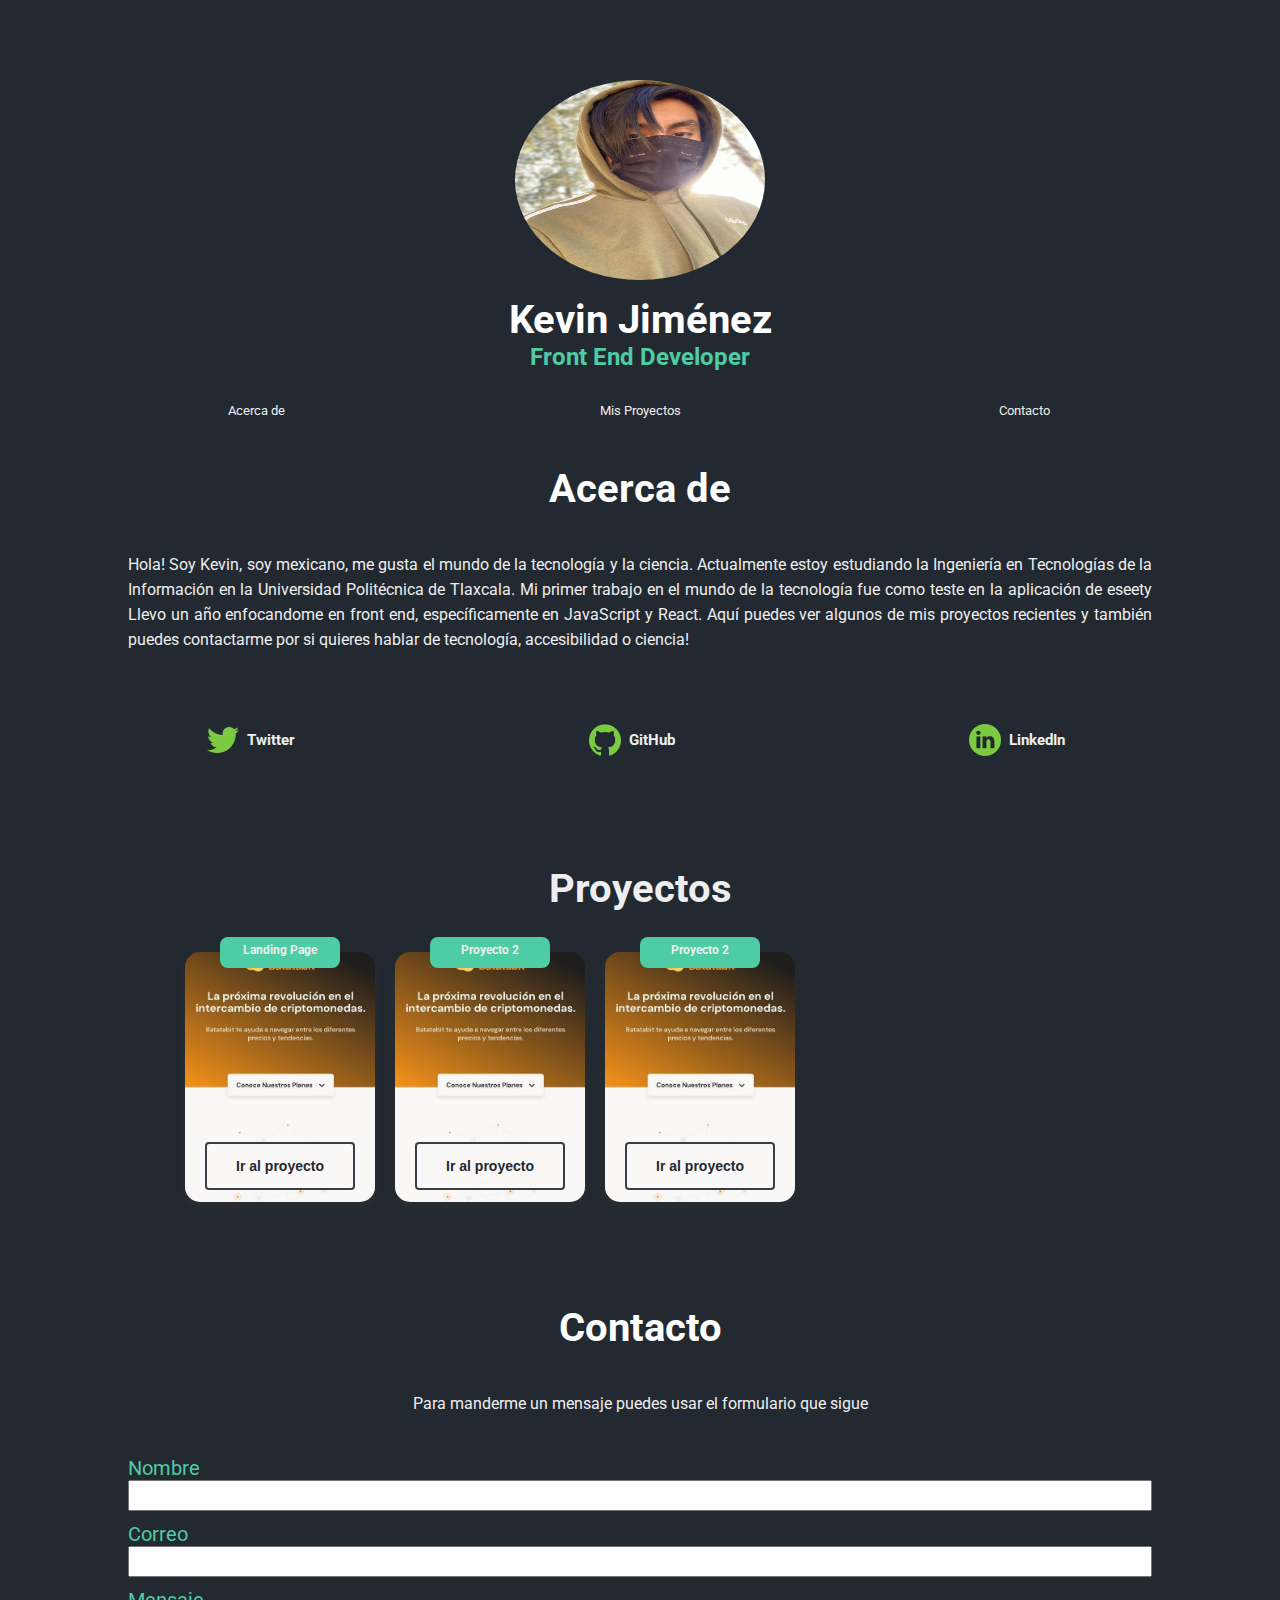
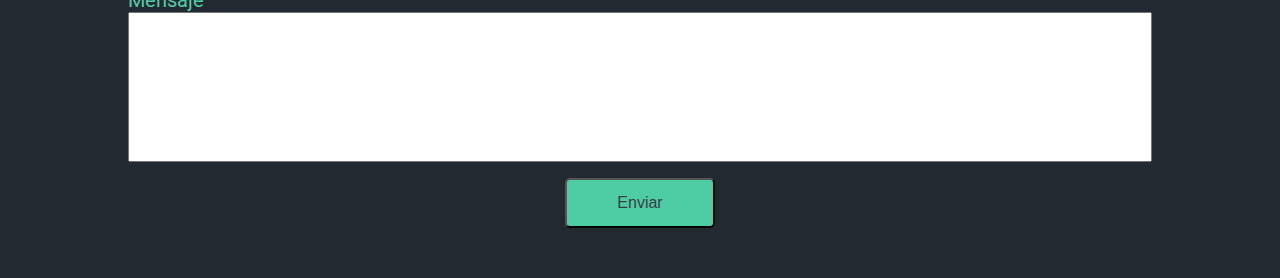
==== index.html @ 0830e5f6 "Se agrego js y se corrigieron textos" ====
<!DOCTYPE html>
<html lang="es">
<head>
    <meta charset="UTF-8">
    <meta name="viewport" content="width=device-width, initial-scale=1.0">
    <title>Mi portafolio</title>
    <link rel="stylesheet" href="./css/style.css">
    <link rel="preconnect" href="https://fonts.gstatic.com">
    <link href="https://fonts.googleapis.com/css2?family=Roboto:wght@300&display=swap" rel="stylesheet">
    <link rel="stylesheet" href="./css/tablet.css" media="(min-width: 930px)">
</head>
<body>
    <header>
            <img src="./img/perfil2.jpg" alt="Foto_Kevin" class="header-img"/>
            <h1 class="header">Kevin Jiménez</h1>
            <h2 class="subtitle">Front End Developer</h2>
            <nav>
              <ul class="navigation">
                <li class="nav-item"><a href="#AcercaDe">Acerca de</a></li>
                <li class="nav-item"><a href="#proyects">Mis Proyectos</a></li>
                <li class="nav-item"><a href="#contact">Contacto</a></li>
              </ul>
            </nav>
    </header>
    <main>
        <section class="info">
            <h2 id="AcercaDe" class="header">Acerca de</h2>
            <p class="intro">
            Hola! Soy Kevin, soy mexicano, me gusta el mundo de la tecnología
            y la ciencia. Actualmente estoy estudiando la Ingeniería en Tecnologías
            de la Información en la Universidad Politécnica de Tlaxcala. Mi primer
            trabajo en el mundo de la tecnología fue como teste en la aplicación de eseety
            Llevo un año enfocandome en front end, específicamente en JavaScript y React.
            Aquí puedes ver algunos de mis proyectos recientes y también puedes contactarme por si
            quieres hablar de tecnología, accesibilidad o ciencia!</p>
            <ul class="social-media">
              <li>
                <a href="https://twitter.com/Jiokso" target="#"
                  ><img src="./img/twitter.png" alt="Twitter"
                />
                 <p class="social-link-text">Twitter</p>
                </a>
              </li>
              <li>
                <a href="https://github.com/KevJim" target="#"
                  ><img src="./img/github-logo.png" alt="GitHub"
                />
                <p class="social-link-text">GitHub</p></a>
              </li>
              <li>
                <a href="https://linkedin.com/in/kevinjiménezosorno" target="#"
                  ><img src="./img/linkedin.png" alt="LinkedIn"
                />
                <p class="social-link-text">LinkedIn</p></a>
              </li>
            </ul>
          </section>
          <section  id="proyects" class="main-proyects-container">
            <div class="proyects--title">
                <h2>Proyectos</h2>
            </div>
            <section class="proyects-container--slider">
                <article class="proyects-container--card">
                    <p class="recommended">Landing Page</p>
                    <button class="proyects-card--ca">Ir al proyecto</button>
                </article>
                <article class="proyects-container--card">
                    <p class="recommended">Proyecto 2</p>
                    <button class="proyects-card--ca">Ir al proyecto</button>
                </article>
                <article class="proyects-container--card">
                    <p class="recommended">Proyecto 2</p>
                    <button class="proyects-card--ca">Ir al proyecto</button>
                </article>
            </section>
    </main>
    <footer id="contact" class="contact-section">
        <h2 class="header">Contacto</h2>
        <p class="intro">Para manderme un mensaje puedes usar el formulario que sigue</p>
        <form class="form-container">
          <label class="form-label">Nombre</label><input type="text" aria-label="nombre" id="name"/> 
          <span id="name-error" aria-live="assertive"></span>
          <br />
          <label class="form-label">Correo</label><input type="text" aria-label="correo"/> <br />
          <label class="message-input">Mensaje<input type="text" /> <br /></label>
          <button class="send-button">Enviar</button>
        </form>
    </footer>
    <div class="notification" aria-live="assertive"></div>
    <script src="/js/index.js" type="text/javascript"></script>
</body>
</html>
---- css/style.css ----
* {
    box-sizing: border-box;
    margin: 0;
    padding: 0;
}
html {
    font-size: 62.5%;
    font-family: 'Roboto', sans-serif;
    scroll-behavior: smooth;
}
:root {
    --black: #232931;
    --black_light: #393e46;
    --soft_green: #4ecca3;
    --white: #eeeeee;
}
header {
    display: flex;
    flex-direction: column;
    align-items: center;
    background-color: var(--black);
    width: 100%;
}
.header {
    color: white;
    font-size: 4rem;
    margin-top: 16px;
}
.subtitle {
    color: var(--soft_green);
     font-size: 24px;
}
.header-img {
    border-radius: 50%;
    border: 1px solid var(--gris-oscuro);
    box-shadow: 8px 16px 32px 0px var(--shadow);
    height: 200px;
    margin-top: 80px;
    width: 250px;
}

nav {
    width: 100%;
  }
  
.navigation {
    color: var(--white);
    cursor: pointer;
    display: flex;
    justify-content: space-around;
    margin: 24px auto;
    width: 90%;
    font-size: 1.3rem;
}
  
.nav-item a {
    text-decoration: none;
    color: var(--white);
}
  
.nav-item {
    align-items: center;
    border-radius: 5px;
    display: flex;
    height: 30px;
    justify-content: center;
    min-width: 65px;
    width: 33%;
}
  
.nav-item:hover,
.nav-item:hover a {
    background-color: var(--soft_green);
    color: var(--black_light);
    cursor: pointer;
}
  
.nav-item:focus-within {
   background-color: var(--soft_green); 
}
  
.nav-item a:focus {
    outline: none;
    color: var(--black_light);
}

.info {
    display: flex;
    flex-direction: column;
    align-items: center;
    background-color: var(--black);
    width: 100%;
    padding-bottom: 70px;
}
.info h2 {
    font-weight: bold;
}

.intro {
    width: 80%;
    margin-top: 40px;
    margin-bottom: 40px;
    color: var(--white);
    font-size: 1.6rem;
    text-align: justify;
    line-height: 2.5rem;
}
  
.social-media {
    display: flex;
    justify-content: space-around;
    width: 90%;
    margin-top: 32px;
    list-style: none;
}
.social-media li a {
    align-items: center;
    display: flex;
    color: var(--white);
    text-decoration: none;
    font-size: 1.5rem;
    font-weight: 700;
}

.social-media li a:focus{
    outline: none;
}
  
.social-media li:focus-within {
    padding: 8px;
}
  
.social-link-text {
    padding-right: 8px;
    padding-left: 8px;
}

main {
    width: 100%;
    height: auto;
    background-color: var(--black);
}
.main-proyects-container {
    width: 80%;
    margin: 0 auto;
    min-width: 320px;
    padding-bottom: 70px;
    text-align: center;
}
.main-proyects-container h2 {
    font-weight: bold;
}
.proyects--title {
    width: 90%;
    min-width: 288px;
    height: auto;
    margin: 0 auto;
}
.proyects--title h2 {
    padding-top: 50px;
    font-size: 4rem;
    font-weight: bold;
    line-height: 2.6rem;
    color: var(--white);
}
.proyects-container--slider{
    display: flex;
    height: 316px;
    overflow-x: scroll;
    overscroll-behavior-x: contain;
    scroll-snap-type: x proximity;
}
.proyects-container--card {
    position: relative;
    scroll-snap-align: center;
    width: 70%;
    min-width: 190px;
    max-width: 300px;
    height: 250px;
    margin: 50px 10px 0;
    padding: 0 15px;
    background-image: url(/img/batatabit.jpg);
    background-size:cover;
    background-repeat: no-repeat;
    border-radius: 15px;
    box-shadow: 0 4px 8px rgba(89, 73, 30, 0.16);
}
.recommended {
    position: absolute;
    width: 120px;
    height: 31px;
    padding: 6px;
    top: -15px;
    left: calc(50% - 60px);
    font-size: 1.2rem;
    background-color: var(--soft_green);
    border-radius: 8px;
    color: var(--white);
    font-weight: 700;
}
.proyects-card--ca {
    width: 150px;
    height: 48px;
    margin-top: 190px;
    background-color: #faf8f7;
    border: 2px solid var(--black_light);
    border-radius: 4px;
    font-size: 1.4rem;
    font-weight: bold;
    line-height: 1.8rem;
    color: var(--black);
}
.plan-card--ca span {
    display: inline-block;
    width: 20px;
    height: 20px;
    vertical-align: text-bottom;
}

.contact-section {
    align-items: center;
    background-color: var(--black);
    display: flex;
    flex-direction: column;
    width: 100%;
    padding-bottom: 50px;
}
.contact-section p {
    text-align: center;
}
.contact-section h2 {
    font-weight: bold;
}
  
.form-container {
    display: flex;
    flex-direction: column;
    width: 80%;
}
  
.form-label, .message-input {
    color: var(--soft_green);
    font-size: 2rem;
}
  
.message-input input {
    height: 150px;
    margin-bottom: 16px;
}
  
input {
    width: 100%;
    height: 31px;
}
  
input:focus {
    outline: 3px solid var(--soft_green);
    padding: 8px;
}
  
.send-button, .modal-button {
    align-items: center;
    background-color: var(--soft_green);
    border-radius: 5px;
    color: var(--black_light);
    display: flex;
    height: 50px;
    justify-content: center;
    margin-bottom: 48px;
    width: 150px;
    margin: 0 auto;
    font-size: 1.6rem;
    cursor: pointer;
}
  
.send-button:focus, .modal-button:focus {
    border: 5px solid var(--black_light);
    outline: 3px solid var(--soft_green);
}
  
#name-error {
    color: var(--white);
}


.notification {
    align-items: center;
    background-color: var(--soft_green);
    border-radius: 5px;
    box-shadow: 8px 16px 32px 0px var(--black_light);
    color: var(--white);
    font-size: 1.6rem;
    font-weight: bold;
    display: none;
    height: 50px;
    justify-content: center;
    position: fixed;
    right: 24px;
    top: 24px;
    width: 300px;
}
---- css/tablet.css ----
.main-proyects-container {
    display: flex;
    width: 930px;
    margin: 0 auto;
    flex-wrap: wrap;
}
.proyects-container--slider {
    justify-content: center;
}
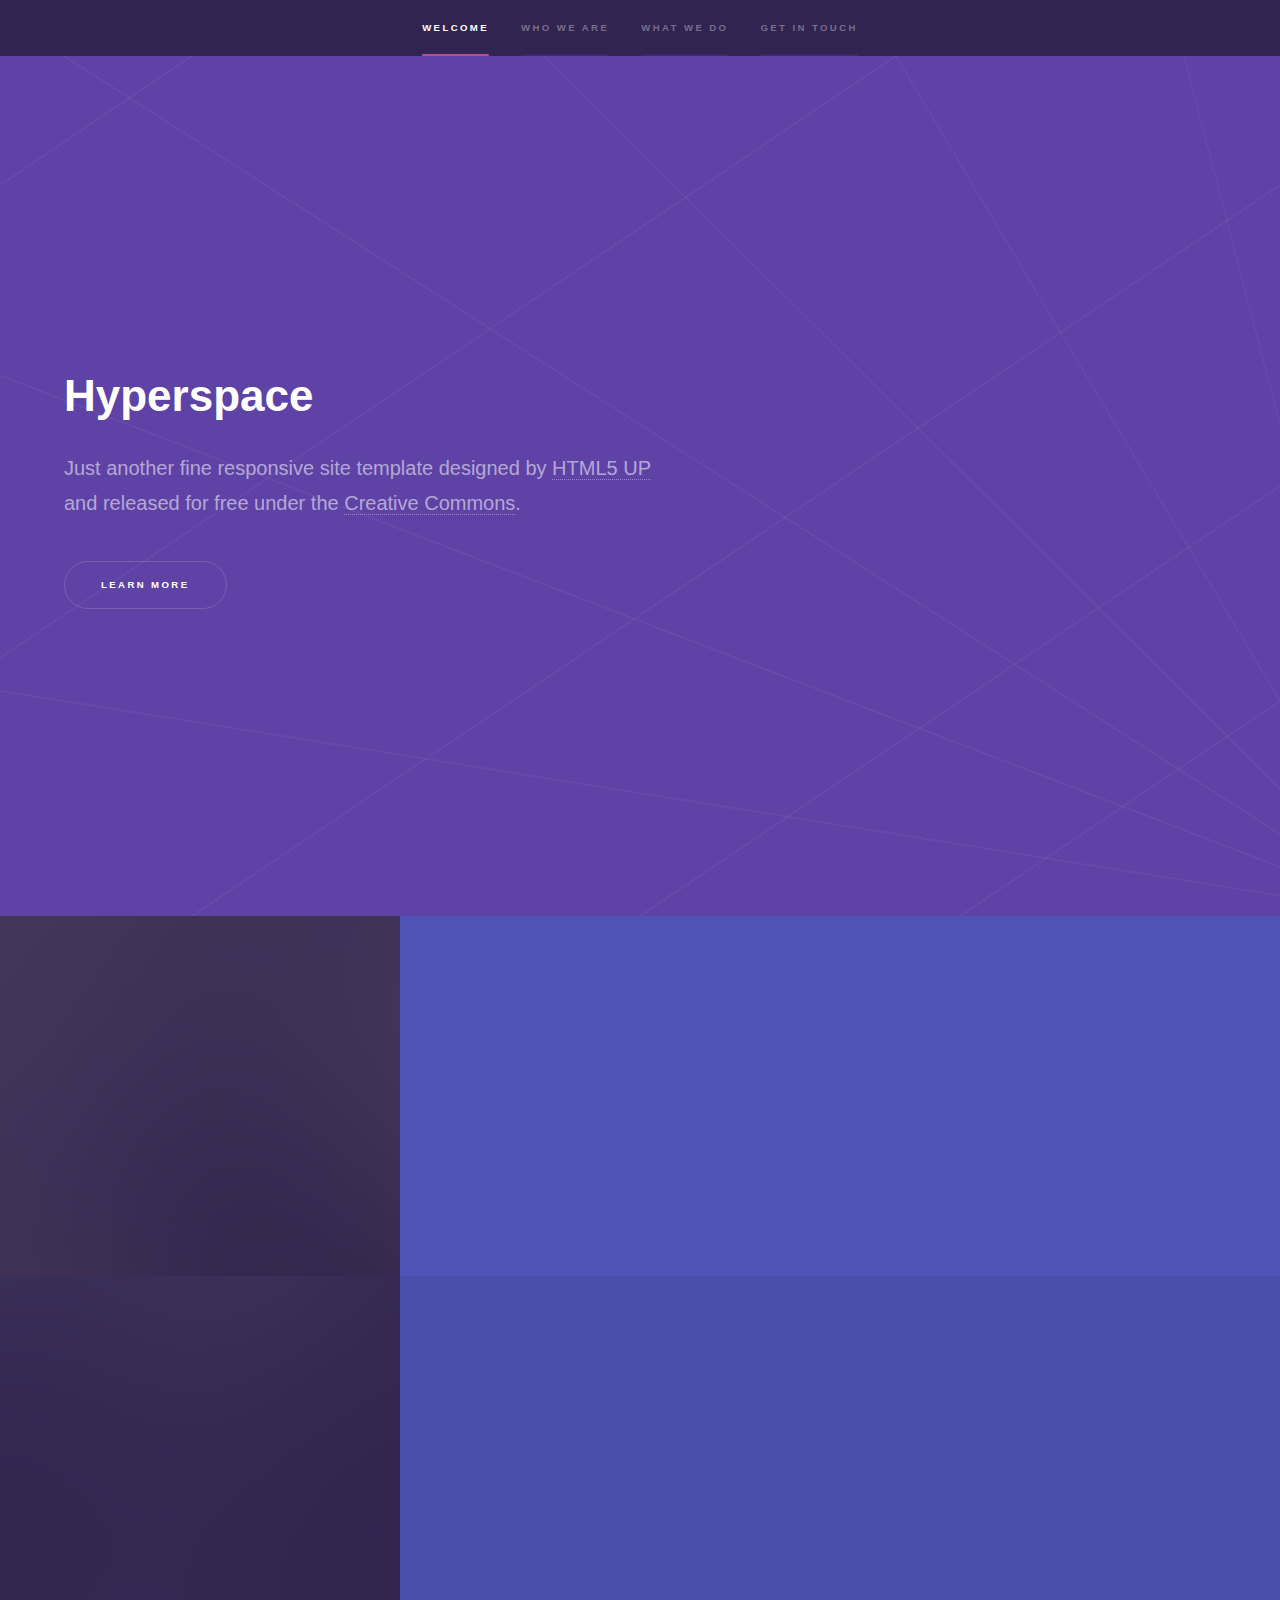
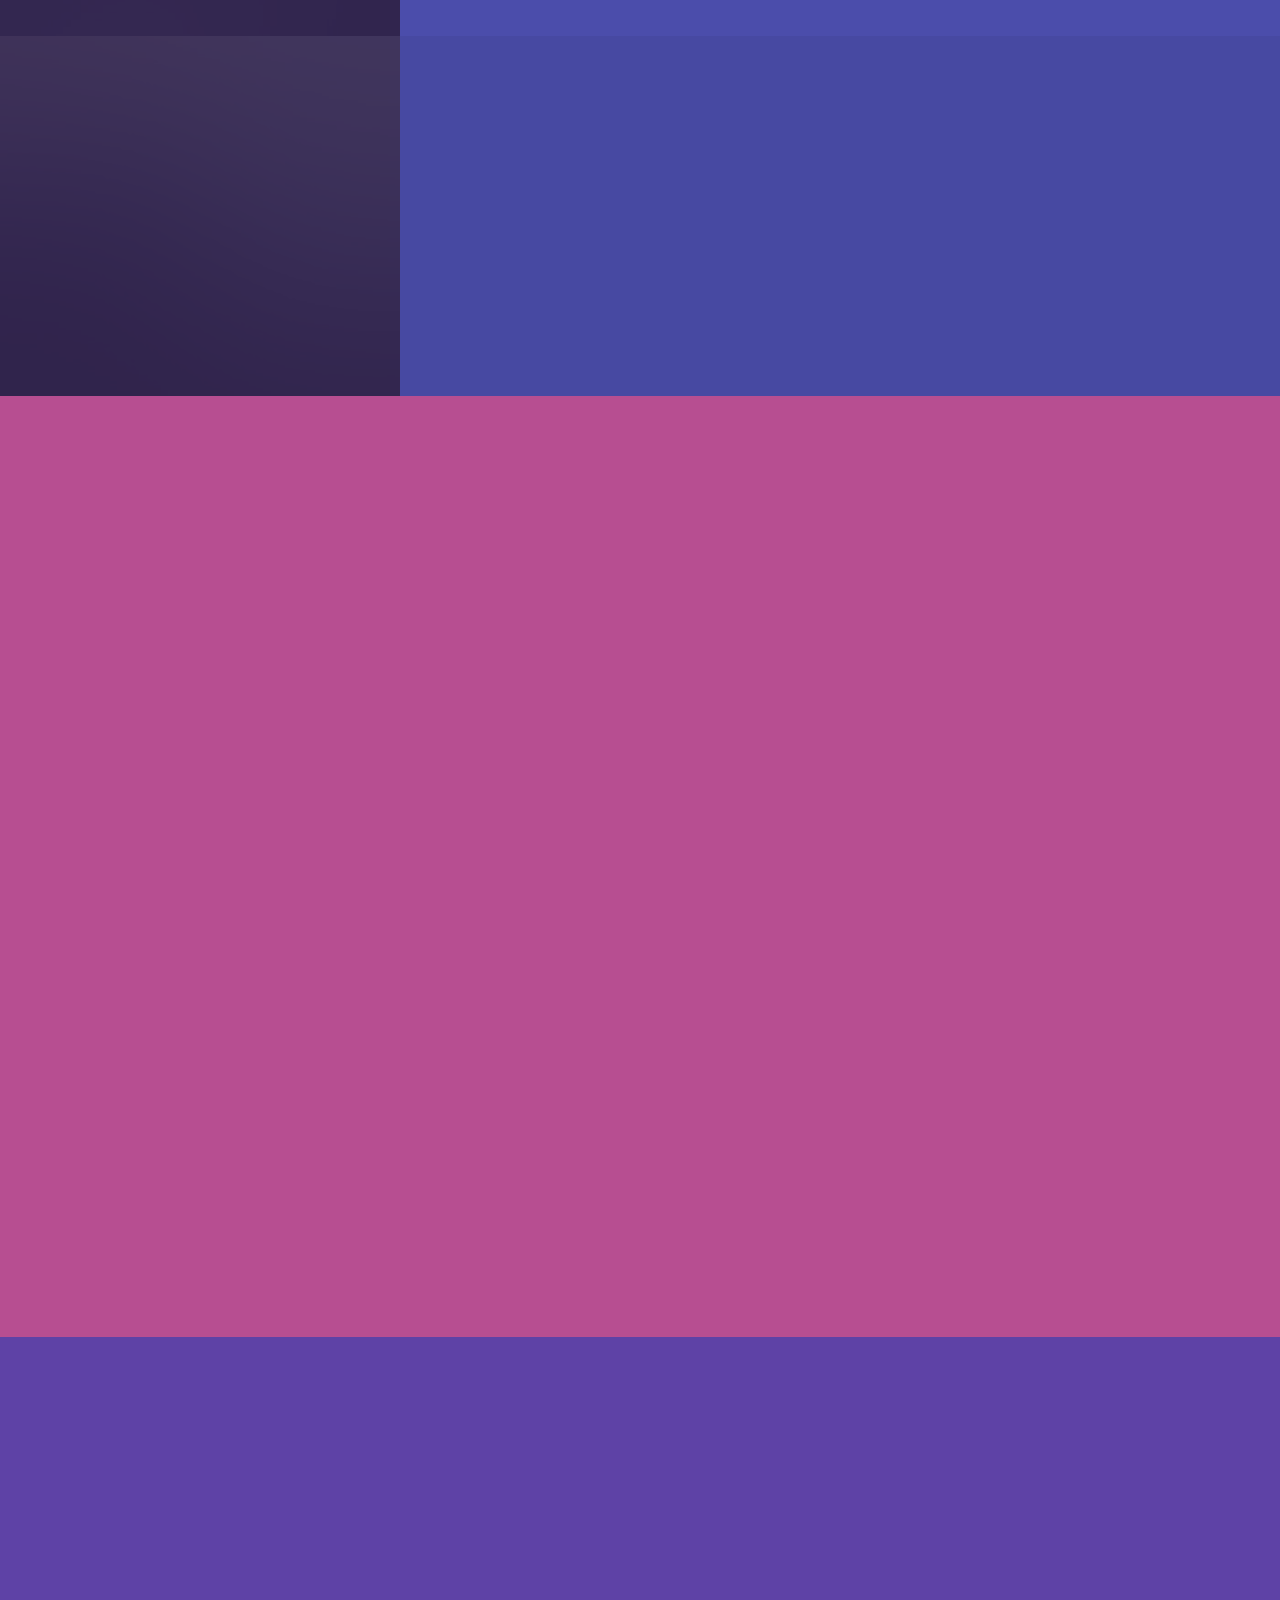
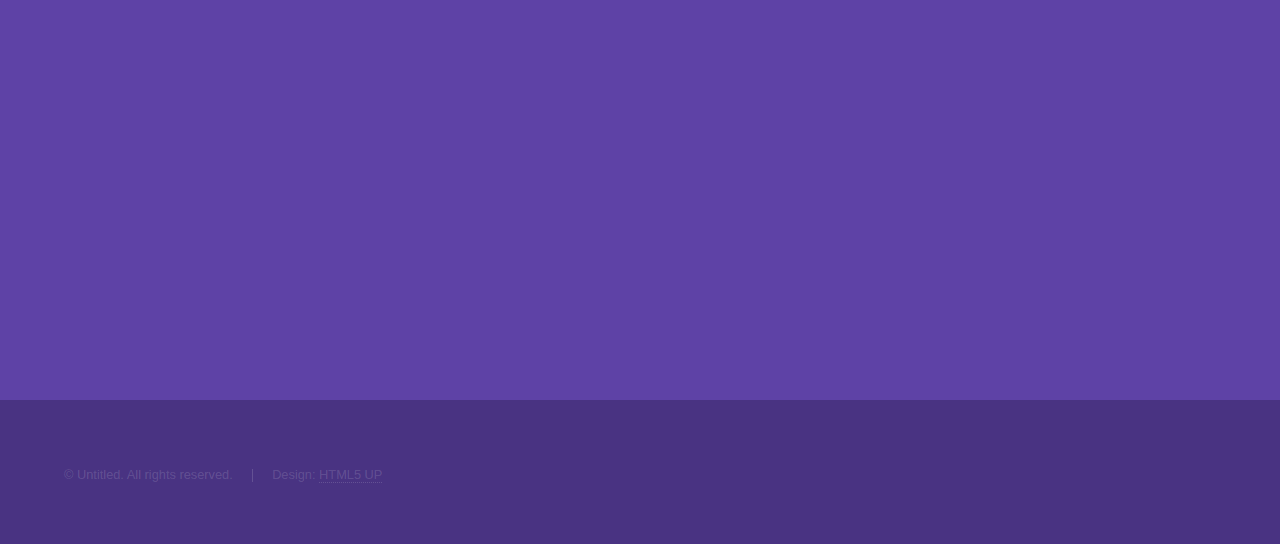
==== commit 9db62055: "Cambio realizado en la plantilla del portafolio" ====
--- a/index.html
+++ b/index.html
@@ -1,92 +1,209 @@
-<!DOCTYPE html>
-<html lang="es">
-<head>
-    <meta charset="UTF-8">
-    <meta name="viewport" content="width=device-width, initial-scale=1.0">
-    <title>Mi portafolio</title>
-    <link rel="stylesheet" href="./css/style.css">
-    <link rel="preconnect" href="https://fonts.gstatic.com">
-    <link href="https://fonts.googleapis.com/css2?family=Roboto:wght@300&display=swap" rel="stylesheet">
-    <link rel="stylesheet" href="./css/tablet.css" media="(min-width: 930px)">
-</head>
-<body>
-    <header>
-            <img src="./img/perfil2.jpg" alt="Foto_Kevin" class="header-img"/>
-            <h1 class="header">Kevin Jiménez</h1>
-            <h2 class="subtitle">Front End Developer</h2>
-            <nav>
-              <ul class="navigation">
-                <li class="nav-item"><a href="#AcercaDe">Acerca de</a></li>
-                <li class="nav-item"><a href="#proyects">Mis Proyectos</a></li>
-                <li class="nav-item"><a href="#contact">Contacto</a></li>
-              </ul>
-            </nav>
-    </header>
-    <main>
-        <section class="info">
-            <h2 id="AcercaDe" class="header">Acerca de</h2>
-            <p class="intro">
-            Hola! Soy Kevin, soy mexicano, me gusta el mundo de la tecnología
-            y la ciencia. Actualmente estoy estudiando la Ingeniería en Tecnologías
-            de la Información en la Universidad Politécnica de Tlaxcala. Mi primer
-            trabajo en el mundo de la tecnología fue como teste en la aplicación de eseety
-            Llevo un año enfocandome en front end, específicamente en JavaScript y React.
-            Aquí puedes ver algunos de mis proyectos recientes y también puedes contactarme por si
-            quieres hablar de tecnología, accesibilidad o ciencia!</p>
-            <ul class="social-media">
-              <li>
-                <a href="https://twitter.com/Jiokso" target="#"
-                  ><img src="./img/twitter.png" alt="Twitter"
-                />
-                 <p class="social-link-text">Twitter</p>
-                </a>
-              </li>
-              <li>
-                <a href="https://github.com/KevJim" target="#"
-                  ><img src="./img/github-logo.png" alt="GitHub"
-                />
-                <p class="social-link-text">GitHub</p></a>
-              </li>
-              <li>
-                <a href="https://linkedin.com/in/kevinjiménezosorno" target="#"
-                  ><img src="./img/linkedin.png" alt="LinkedIn"
-                />
-                <p class="social-link-text">LinkedIn</p></a>
-              </li>
-            </ul>
-          </section>
-          <section  id="proyects" class="main-proyects-container">
-            <div class="proyects--title">
-                <h2>Proyectos</h2>
-            </div>
-            <section class="proyects-container--slider">
-                <article class="proyects-container--card">
-                    <p class="recommended">Landing Page</p>
-                    <button class="proyects-card--ca">Ir al proyecto</button>
-                </article>
-                <article class="proyects-container--card">
-                    <p class="recommended">Proyecto 2</p>
-                    <button class="proyects-card--ca">Ir al proyecto</button>
-                </article>
-                <article class="proyects-container--card">
-                    <p class="recommended">Proyecto 2</p>
-                    <button class="proyects-card--ca">Ir al proyecto</button>
-                </article>
-            </section>
-    </main>
-    <footer id="contact" class="contact-section">
-        <h2 class="header">Contacto</h2>
-        <p class="intro">Para manderme un mensaje puedes usar el formulario que sigue</p>
-        <form class="form-container">
-          <label class="form-label">Nombre</label><input type="text" aria-label="nombre" id="name"/> 
-          <span id="name-error" aria-live="assertive"></span>
-          <br />
-          <label class="form-label">Correo</label><input type="text" aria-label="correo"/> <br />
-          <label class="message-input">Mensaje<input type="text" /> <br /></label>
-          <button class="send-button">Enviar</button>
-        </form>
-    </footer>
-    <div class="notification" aria-live="assertive"></div>
-    <script src="/js/index.js" type="text/javascript"></script>
-</body>
+<!DOCTYPE HTML>
+<!--
+	Hyperspace by HTML5 UP
+	html5up.net | @ajlkn
+	Free for personal and commercial use under the CCA 3.0 license (html5up.net/license)
+-->
+<html>
+	<head>
+		<title>Hyperspace by HTML5 UP</title>
+		<meta charset="utf-8" />
+		<meta name="viewport" content="width=device-width, initial-scale=1, user-scalable=no" />
+		<link rel="stylesheet" href="assets/css/main.css" />
+		<noscript><link rel="stylesheet" href="assets/css/noscript.css" /></noscript>
+	</head>
+	<body class="is-preload">
+
+		<!-- Sidebar -->
+			<section id="sidebar">
+				<div class="inner">
+					<nav>
+						<ul>
+							<li><a href="#intro">Welcome</a></li>
+							<li><a href="#one">Who we are</a></li>
+							<li><a href="#two">What we do</a></li>
+							<li><a href="#three">Get in touch</a></li>
+						</ul>
+					</nav>
+				</div>
+			</section>
+
+		<!-- Wrapper -->
+			<div id="wrapper">
+
+				<!-- Intro -->
+					<section id="intro" class="wrapper style1 fullscreen fade-up">
+						<div class="inner">
+							<h1>Hyperspace</h1>
+							<p>Just another fine responsive site template designed by <a href="http://html5up.net">HTML5 UP</a><br />
+							and released for free under the <a href="http://html5up.net/license">Creative Commons</a>.</p>
+							<ul class="actions">
+								<li><a href="#one" class="button scrolly">Learn more</a></li>
+							</ul>
+						</div>
+					</section>
+
+				<!-- One -->
+					<section id="one" class="wrapper style2 spotlights">
+						<section>
+							<a href="#" class="image"><img src="images/pic01.jpg" alt="" data-position="center center" /></a>
+							<div class="content">
+								<div class="inner">
+									<h2>Sed ipsum dolor</h2>
+									<p>Phasellus convallis elit id ullamcorper pulvinar. Duis aliquam turpis mauris, eu ultricies erat malesuada quis. Aliquam dapibus.</p>
+									<ul class="actions">
+										<li><a href="generic.html" class="button">Learn more</a></li>
+									</ul>
+								</div>
+							</div>
+						</section>
+						<section>
+							<a href="#" class="image"><img src="images/pic02.jpg" alt="" data-position="top center" /></a>
+							<div class="content">
+								<div class="inner">
+									<h2>Feugiat consequat</h2>
+									<p>Phasellus convallis elit id ullamcorper pulvinar. Duis aliquam turpis mauris, eu ultricies erat malesuada quis. Aliquam dapibus.</p>
+									<ul class="actions">
+										<li><a href="generic.html" class="button">Learn more</a></li>
+									</ul>
+								</div>
+							</div>
+						</section>
+						<section>
+							<a href="#" class="image"><img src="images/pic03.jpg" alt="" data-position="25% 25%" /></a>
+							<div class="content">
+								<div class="inner">
+									<h2>Ultricies aliquam</h2>
+									<p>Phasellus convallis elit id ullamcorper pulvinar. Duis aliquam turpis mauris, eu ultricies erat malesuada quis. Aliquam dapibus.</p>
+									<ul class="actions">
+										<li><a href="generic.html" class="button">Learn more</a></li>
+									</ul>
+								</div>
+							</div>
+						</section>
+					</section>
+
+				<!-- Two -->
+					<section id="two" class="wrapper style3 fade-up">
+						<div class="inner">
+							<h2>What we do</h2>
+							<p>Phasellus convallis elit id ullamcorper pulvinar. Duis aliquam turpis mauris, eu ultricies erat malesuada quis. Aliquam dapibus, lacus eget hendrerit bibendum, urna est aliquam sem, sit amet imperdiet est velit quis lorem.</p>
+							<div class="features">
+								<section>
+									<span class="icon solid major fa-code"></span>
+									<h3>Lorem ipsum amet</h3>
+									<p>Phasellus convallis elit id ullam corper amet et pulvinar. Duis aliquam turpis mauris, sed ultricies erat dapibus.</p>
+								</section>
+								<section>
+									<span class="icon solid major fa-lock"></span>
+									<h3>Aliquam sed nullam</h3>
+									<p>Phasellus convallis elit id ullam corper amet et pulvinar. Duis aliquam turpis mauris, sed ultricies erat dapibus.</p>
+								</section>
+								<section>
+									<span class="icon solid major fa-cog"></span>
+									<h3>Sed erat ullam corper</h3>
+									<p>Phasellus convallis elit id ullam corper amet et pulvinar. Duis aliquam turpis mauris, sed ultricies erat dapibus.</p>
+								</section>
+								<section>
+									<span class="icon solid major fa-desktop"></span>
+									<h3>Veroeros quis lorem</h3>
+									<p>Phasellus convallis elit id ullam corper amet et pulvinar. Duis aliquam turpis mauris, sed ultricies erat dapibus.</p>
+								</section>
+								<section>
+									<span class="icon solid major fa-link"></span>
+									<h3>Urna quis bibendum</h3>
+									<p>Phasellus convallis elit id ullam corper amet et pulvinar. Duis aliquam turpis mauris, sed ultricies erat dapibus.</p>
+								</section>
+								<section>
+									<span class="icon major fa-gem"></span>
+									<h3>Aliquam urna dapibus</h3>
+									<p>Phasellus convallis elit id ullam corper amet et pulvinar. Duis aliquam turpis mauris, sed ultricies erat dapibus.</p>
+								</section>
+							</div>
+							<ul class="actions">
+								<li><a href="generic.html" class="button">Learn more</a></li>
+							</ul>
+						</div>
+					</section>
+
+				<!-- Three -->
+					<section id="three" class="wrapper style1 fade-up">
+						<div class="inner">
+							<h2>Get in touch</h2>
+							<p>Phasellus convallis elit id ullamcorper pulvinar. Duis aliquam turpis mauris, eu ultricies erat malesuada quis. Aliquam dapibus, lacus eget hendrerit bibendum, urna est aliquam sem, sit amet imperdiet est velit quis lorem.</p>
+							<div class="split style1">
+								<section>
+									<form method="post" action="#">
+										<div class="fields">
+											<div class="field half">
+												<label for="name">Name</label>
+												<input type="text" name="name" id="name" />
+											</div>
+											<div class="field half">
+												<label for="email">Email</label>
+												<input type="text" name="email" id="email" />
+											</div>
+											<div class="field">
+												<label for="message">Message</label>
+												<textarea name="message" id="message" rows="5"></textarea>
+											</div>
+										</div>
+										<ul class="actions">
+											<li><a href="" class="button submit">Send Message</a></li>
+										</ul>
+									</form>
+								</section>
+								<section>
+									<ul class="contact">
+										<li>
+											<h3>Address</h3>
+											<span>12345 Somewhere Road #654<br />
+											Nashville, TN 00000-0000<br />
+											USA</span>
+										</li>
+										<li>
+											<h3>Email</h3>
+											<a href="#">user@untitled.tld</a>
+										</li>
+										<li>
+											<h3>Phone</h3>
+											<span>(000) 000-0000</span>
+										</li>
+										<li>
+											<h3>Social</h3>
+											<ul class="icons">
+												<li><a href="#" class="icon brands fa-twitter"><span class="label">Twitter</span></a></li>
+												<li><a href="#" class="icon brands fa-facebook-f"><span class="label">Facebook</span></a></li>
+												<li><a href="#" class="icon brands fa-github"><span class="label">GitHub</span></a></li>
+												<li><a href="#" class="icon brands fa-instagram"><span class="label">Instagram</span></a></li>
+												<li><a href="#" class="icon brands fa-linkedin-in"><span class="label">LinkedIn</span></a></li>
+											</ul>
+										</li>
+									</ul>
+								</section>
+							</div>
+						</div>
+					</section>
+
+			</div>
+
+		<!-- Footer -->
+			<footer id="footer" class="wrapper style1-alt">
+				<div class="inner">
+					<ul class="menu">
+						<li>&copy; Untitled. All rights reserved.</li><li>Design: <a href="http://html5up.net">HTML5 UP</a></li>
+					</ul>
+				</div>
+			</footer>
+
+		<!-- Scripts -->
+			<script src="assets/js/jquery.min.js"></script>
+			<script src="assets/js/jquery.scrollex.min.js"></script>
+			<script src="assets/js/jquery.scrolly.min.js"></script>
+			<script src="assets/js/browser.min.js"></script>
+			<script src="assets/js/breakpoints.min.js"></script>
+			<script src="assets/js/util.js"></script>
+			<script src="assets/js/main.js"></script>
+
+	</body>
 </html>--- a/assets/css/main.css
+++ b/assets/css/main.css
@@ -0,0 +1,3909 @@
+@import url(fontawesome-all.min.css);
+
+/*
+	Hyperspace by HTML5 UP
+	html5up.net | @ajlkn
+	Free for personal and commercial use under the CCA 3.0 license (html5up.net/license)
+*/
+
+html, body, div, span, applet, object,
+iframe, h1, h2, h3, h4, h5, h6, p, blockquote,
+pre, a, abbr, acronym, address, big, cite,
+code, del, dfn, em, img, ins, kbd, q, s, samp,
+small, strike, strong, sub, sup, tt, var, b,
+u, i, center, dl, dt, dd, ol, ul, li, fieldset,
+form, label, legend, table, caption, tbody,
+tfoot, thead, tr, th, td, article, aside,
+canvas, details, embed, figure, figcaption,
+footer, header, hgroup, menu, nav, output, ruby,
+section, summary, time, mark, audio, video {
+	margin: 0;
+	padding: 0;
+	border: 0;
+	font-size: 100%;
+	font: inherit;
+	vertical-align: baseline;}
+
+article, aside, details, figcaption, figure,
+footer, header, hgroup, menu, nav, section {
+	display: block;}
+
+body {
+	line-height: 1;
+}
+
+ol, ul {
+	list-style: none;
+}
+
+blockquote, q {
+	quotes: none;
+}
+
+	blockquote:before, blockquote:after, q:before, q:after {
+		content: '';
+		content: none;
+	}
+
+table {
+	border-collapse: collapse;
+	border-spacing: 0;
+}
+
+body {
+	-webkit-text-size-adjust: none;
+}
+
+mark {
+	background-color: transparent;
+	color: inherit;
+}
+
+input::-moz-focus-inner {
+	border: 0;
+	padding: 0;
+}
+
+input, select, textarea {
+	-moz-appearance: none;
+	-webkit-appearance: none;
+	-ms-appearance: none;
+	appearance: none;
+}
+
+/* Basic */
+
+	@-ms-viewport {
+		width: device-width;
+	}
+
+	body {
+		-ms-overflow-style: scrollbar;
+	}
+
+	@media screen and (max-width: 480px) {
+
+		html, body {
+			min-width: 320px;
+		}
+
+	}
+
+	html {
+		box-sizing: border-box;
+	}
+
+	*, *:before, *:after {
+		box-sizing: inherit;
+	}
+
+	body {
+		background: #312450;
+	}
+
+		body.is-preload *, body.is-preload *:before, body.is-preload *:after {
+			-moz-animation: none !important;
+			-webkit-animation: none !important;
+			-ms-animation: none !important;
+			animation: none !important;
+			-moz-transition: none !important;
+			-webkit-transition: none !important;
+			-ms-transition: none !important;
+			transition: none !important;
+		}
+
+/* Type */
+
+	body, input, select, textarea {
+		color: rgba(255, 255, 255, 0.55);
+		font-family: Arial, Helvetica, sans-serif;
+		font-size: 16.5pt;
+		font-weight: normal;
+		line-height: 1.75;
+	}
+
+		@media screen and (max-width: 1680px) {
+
+			body, input, select, textarea {
+				font-size: 13pt;
+			}
+
+		}
+
+		@media screen and (max-width: 1280px) {
+
+			body, input, select, textarea {
+				font-size: 12pt;
+			}
+
+		}
+
+		@media screen and (max-width: 360px) {
+
+			body, input, select, textarea {
+				font-size: 11pt;
+			}
+
+		}
+
+	a {
+		-moz-transition: color 0.2s ease, border-bottom-color 0.2s ease;
+		-webkit-transition: color 0.2s ease, border-bottom-color 0.2s ease;
+		-ms-transition: color 0.2s ease, border-bottom-color 0.2s ease;
+		transition: color 0.2s ease, border-bottom-color 0.2s ease;
+		border-bottom: dotted 1px rgba(255, 255, 255, 0.35);
+		color: inherit;
+		text-decoration: none;
+	}
+
+		a:hover {
+			border-bottom-color: transparent;
+			color: #ffffff;
+		}
+
+	strong, b {
+		color: #ffffff;
+		font-weight: bold;
+	}
+
+	em, i {
+		font-style: italic;
+	}
+
+	p {
+		margin: 0 0 2em 0;
+	}
+
+	h1, h2, h3, h4, h5, h6 {
+		color: #ffffff;
+		font-weight: bold;
+		line-height: 1.5;
+		margin: 0 0 0.5em 0;
+	}
+
+		h1 a, h2 a, h3 a, h4 a, h5 a, h6 a {
+			color: inherit;
+			text-decoration: none;
+		}
+
+	h1 {
+		font-size: 2.75em;
+	}
+
+		h1.major {
+			margin: 0 0 1.3em 0;
+			position: relative;
+			padding-bottom: 0.35em;
+		}
+
+			h1.major:after {
+				background-image: -moz-linear-gradient(to right, #5e42a6, #b74e91);
+				background-image: -webkit-linear-gradient(to right, #5e42a6, #b74e91);
+				background-image: -ms-linear-gradient(to right, #5e42a6, #b74e91);
+				background-image: linear-gradient(to right, #5e42a6, #b74e91);
+				-moz-transition: max-width 0.2s ease;
+				-webkit-transition: max-width 0.2s ease;
+				-ms-transition: max-width 0.2s ease;
+				transition: max-width 0.2s ease;
+				border-radius: 0.2em;
+				bottom: 0;
+				content: '';
+				height: 0.05em;
+				position: absolute;
+				right: 0;
+				width: 100%;
+			}
+
+	h2 {
+		font-size: 1.75em;
+	}
+
+	h3 {
+		font-size: 1.1em;
+	}
+
+	h4 {
+		font-size: 1em;
+	}
+
+	h5 {
+		font-size: 0.8em;
+	}
+
+	h6 {
+		font-size: 0.6em;
+	}
+
+	@media screen and (max-width: 736px) {
+
+		h1 {
+			font-size: 2em;
+		}
+
+		h2 {
+			font-size: 1.25em;
+		}
+
+		h3 {
+			font-size: 1em;
+		}
+
+		h4 {
+			font-size: 0.8em;
+		}
+
+		h5 {
+			font-size: 0.6em;
+		}
+
+		h6 {
+			font-size: 0.6em;
+		}
+
+	}
+
+	sub {
+		font-size: 0.8em;
+		position: relative;
+		top: 0.5em;
+	}
+
+	sup {
+		font-size: 0.8em;
+		position: relative;
+		top: -0.5em;
+	}
+
+	blockquote {
+		border-left: solid 4px rgba(255, 255, 255, 0.15);
+		font-style: italic;
+		margin: 0 0 2em 0;
+		padding: 0.5em 0 0.5em 2em;
+	}
+
+	code {
+		background: rgba(255, 255, 255, 0.05);
+		border-radius: 0.25em;
+		border: solid 1px rgba(255, 255, 255, 0.15);
+		font-family: "Courier New", monospace;
+		font-size: 0.9em;
+		margin: 0 0.25em;
+		padding: 0.25em 0.65em;
+	}
+
+	pre {
+		-webkit-overflow-scrolling: touch;
+		font-family: "Courier New", monospace;
+		font-size: 0.9em;
+		margin: 0 0 2em 0;
+	}
+
+		pre code {
+			display: block;
+			line-height: 1.75em;
+			padding: 1em 1.5em;
+			overflow-x: auto;
+		}
+
+	hr {
+		border: 0;
+		border-bottom: solid 1px rgba(255, 255, 255, 0.15);
+		margin: 2em 0;
+	}
+
+		hr.major {
+			margin: 3em 0;
+		}
+
+	.align-left {
+		text-align: left;
+	}
+
+	.align-center {
+		text-align: center;
+	}
+
+	.align-right {
+		text-align: right;
+	}
+
+/* Row */
+
+	.row {
+		display: flex;
+		flex-wrap: wrap;
+		box-sizing: border-box;
+		align-items: stretch;
+	}
+
+		.row > * {
+			box-sizing: border-box;
+		}
+
+		.row.gtr-uniform > * > :last-child {
+			margin-bottom: 0;
+		}
+
+		.row.aln-left {
+			justify-content: flex-start;
+		}
+
+		.row.aln-center {
+			justify-content: center;
+		}
+
+		.row.aln-right {
+			justify-content: flex-end;
+		}
+
+		.row.aln-top {
+			align-items: flex-start;
+		}
+
+		.row.aln-middle {
+			align-items: center;
+		}
+
+		.row.aln-bottom {
+			align-items: flex-end;
+		}
+
+		.row > .imp {
+			order: -1;
+		}
+
+		.row > .col-1 {
+			width: 8.33333%;
+		}
+
+		.row > .off-1 {
+			margin-left: 8.33333%;
+		}
+
+		.row > .col-2 {
+			width: 16.66667%;
+		}
+
+		.row > .off-2 {
+			margin-left: 16.66667%;
+		}
+
+		.row > .col-3 {
+			width: 25%;
+		}
+
+		.row > .off-3 {
+			margin-left: 25%;
+		}
+
+		.row > .col-4 {
+			width: 33.33333%;
+		}
+
+		.row > .off-4 {
+			margin-left: 33.33333%;
+		}
+
+		.row > .col-5 {
+			width: 41.66667%;
+		}
+
+		.row > .off-5 {
+			margin-left: 41.66667%;
+		}
+
+		.row > .col-6 {
+			width: 50%;
+		}
+
+		.row > .off-6 {
+			margin-left: 50%;
+		}
+
+		.row > .col-7 {
+			width: 58.33333%;
+		}
+
+		.row > .off-7 {
+			margin-left: 58.33333%;
+		}
+
+		.row > .col-8 {
+			width: 66.66667%;
+		}
+
+		.row > .off-8 {
+			margin-left: 66.66667%;
+		}
+
+		.row > .col-9 {
+			width: 75%;
+		}
+
+		.row > .off-9 {
+			margin-left: 75%;
+		}
+
+		.row > .col-10 {
+			width: 83.33333%;
+		}
+
+		.row > .off-10 {
+			margin-left: 83.33333%;
+		}
+
+		.row > .col-11 {
+			width: 91.66667%;
+		}
+
+		.row > .off-11 {
+			margin-left: 91.66667%;
+		}
+
+		.row > .col-12 {
+			width: 100%;
+		}
+
+		.row > .off-12 {
+			margin-left: 100%;
+		}
+
+		.row.gtr-0 {
+			margin-top: 0;
+			margin-left: 0em;
+		}
+
+			.row.gtr-0 > * {
+				padding: 0 0 0 0em;
+			}
+
+			.row.gtr-0.gtr-uniform {
+				margin-top: 0em;
+			}
+
+				.row.gtr-0.gtr-uniform > * {
+					padding-top: 0em;
+				}
+
+		.row.gtr-25 {
+			margin-top: 0;
+			margin-left: -0.375em;
+		}
+
+			.row.gtr-25 > * {
+				padding: 0 0 0 0.375em;
+			}
+
+			.row.gtr-25.gtr-uniform {
+				margin-top: -0.375em;
+			}
+
+				.row.gtr-25.gtr-uniform > * {
+					padding-top: 0.375em;
+				}
+
+		.row.gtr-50 {
+			margin-top: 0;
+			margin-left: -0.75em;
+		}
+
+			.row.gtr-50 > * {
+				padding: 0 0 0 0.75em;
+			}
+
+			.row.gtr-50.gtr-uniform {
+				margin-top: -0.75em;
+			}
+
+				.row.gtr-50.gtr-uniform > * {
+					padding-top: 0.75em;
+				}
+
+		.row {
+			margin-top: 0;
+			margin-left: -1.5em;
+		}
+
+			.row > * {
+				padding: 0 0 0 1.5em;
+			}
+
+			.row.gtr-uniform {
+				margin-top: -1.5em;
+			}
+
+				.row.gtr-uniform > * {
+					padding-top: 1.5em;
+				}
+
+		.row.gtr-150 {
+			margin-top: 0;
+			margin-left: -2.25em;
+		}
+
+			.row.gtr-150 > * {
+				padding: 0 0 0 2.25em;
+			}
+
+			.row.gtr-150.gtr-uniform {
+				margin-top: -2.25em;
+			}
+
+				.row.gtr-150.gtr-uniform > * {
+					padding-top: 2.25em;
+				}
+
+		.row.gtr-200 {
+			margin-top: 0;
+			margin-left: -3em;
+		}
+
+			.row.gtr-200 > * {
+				padding: 0 0 0 3em;
+			}
+
+			.row.gtr-200.gtr-uniform {
+				margin-top: -3em;
+			}
+
+				.row.gtr-200.gtr-uniform > * {
+					padding-top: 3em;
+				}
+
+		@media screen and (max-width: 1680px) {
+
+			.row {
+				display: flex;
+				flex-wrap: wrap;
+				box-sizing: border-box;
+				align-items: stretch;
+			}
+
+				.row > * {
+					box-sizing: border-box;
+				}
+
+				.row.gtr-uniform > * > :last-child {
+					margin-bottom: 0;
+				}
+
+				.row.aln-left {
+					justify-content: flex-start;
+				}
+
+				.row.aln-center {
+					justify-content: center;
+				}
+
+				.row.aln-right {
+					justify-content: flex-end;
+				}
+
+				.row.aln-top {
+					align-items: flex-start;
+				}
+
+				.row.aln-middle {
+					align-items: center;
+				}
+
+				.row.aln-bottom {
+					align-items: flex-end;
+				}
+
+				.row > .imp-xlarge {
+					order: -1;
+				}
+
+				.row > .col-1-xlarge {
+					width: 8.33333%;
+				}
+
+				.row > .off-1-xlarge {
+					margin-left: 8.33333%;
+				}
+
+				.row > .col-2-xlarge {
+					width: 16.66667%;
+				}
+
+				.row > .off-2-xlarge {
+					margin-left: 16.66667%;
+				}
+
+				.row > .col-3-xlarge {
+					width: 25%;
+				}
+
+				.row > .off-3-xlarge {
+					margin-left: 25%;
+				}
+
+				.row > .col-4-xlarge {
+					width: 33.33333%;
+				}
+
+				.row > .off-4-xlarge {
+					margin-left: 33.33333%;
+				}
+
+				.row > .col-5-xlarge {
+					width: 41.66667%;
+				}
+
+				.row > .off-5-xlarge {
+					margin-left: 41.66667%;
+				}
+
+				.row > .col-6-xlarge {
+					width: 50%;
+				}
+
+				.row > .off-6-xlarge {
+					margin-left: 50%;
+				}
+
+				.row > .col-7-xlarge {
+					width: 58.33333%;
+				}
+
+				.row > .off-7-xlarge {
+					margin-left: 58.33333%;
+				}
+
+				.row > .col-8-xlarge {
+					width: 66.66667%;
+				}
+
+				.row > .off-8-xlarge {
+					margin-left: 66.66667%;
+				}
+
+				.row > .col-9-xlarge {
+					width: 75%;
+				}
+
+				.row > .off-9-xlarge {
+					margin-left: 75%;
+				}
+
+				.row > .col-10-xlarge {
+					width: 83.33333%;
+				}
+
+				.row > .off-10-xlarge {
+					margin-left: 83.33333%;
+				}
+
+				.row > .col-11-xlarge {
+					width: 91.66667%;
+				}
+
+				.row > .off-11-xlarge {
+					margin-left: 91.66667%;
+				}
+
+				.row > .col-12-xlarge {
+					width: 100%;
+				}
+
+				.row > .off-12-xlarge {
+					margin-left: 100%;
+				}
+
+				.row.gtr-0 {
+					margin-top: 0;
+					margin-left: 0em;
+				}
+
+					.row.gtr-0 > * {
+						padding: 0 0 0 0em;
+					}
+
+					.row.gtr-0.gtr-uniform {
+						margin-top: 0em;
+					}
+
+						.row.gtr-0.gtr-uniform > * {
+							padding-top: 0em;
+						}
+
+				.row.gtr-25 {
+					margin-top: 0;
+					margin-left: -0.375em;
+				}
+
+					.row.gtr-25 > * {
+						padding: 0 0 0 0.375em;
+					}
+
+					.row.gtr-25.gtr-uniform {
+						margin-top: -0.375em;
+					}
+
+						.row.gtr-25.gtr-uniform > * {
+							padding-top: 0.375em;
+						}
+
+				.row.gtr-50 {
+					margin-top: 0;
+					margin-left: -0.75em;
+				}
+
+					.row.gtr-50 > * {
+						padding: 0 0 0 0.75em;
+					}
+
+					.row.gtr-50.gtr-uniform {
+						margin-top: -0.75em;
+					}
+
+						.row.gtr-50.gtr-uniform > * {
+							padding-top: 0.75em;
+						}
+
+				.row {
+					margin-top: 0;
+					margin-left: -1.5em;
+				}
+
+					.row > * {
+						padding: 0 0 0 1.5em;
+					}
+
+					.row.gtr-uniform {
+						margin-top: -1.5em;
+					}
+
+						.row.gtr-uniform > * {
+							padding-top: 1.5em;
+						}
+
+				.row.gtr-150 {
+					margin-top: 0;
+					margin-left: -2.25em;
+				}
+
+					.row.gtr-150 > * {
+						padding: 0 0 0 2.25em;
+					}
+
+					.row.gtr-150.gtr-uniform {
+						margin-top: -2.25em;
+					}
+
+						.row.gtr-150.gtr-uniform > * {
+							padding-top: 2.25em;
+						}
+
+				.row.gtr-200 {
+					margin-top: 0;
+					margin-left: -3em;
+				}
+
+					.row.gtr-200 > * {
+						padding: 0 0 0 3em;
+					}
+
+					.row.gtr-200.gtr-uniform {
+						margin-top: -3em;
+					}
+
+						.row.gtr-200.gtr-uniform > * {
+							padding-top: 3em;
+						}
+
+		}
+
+		@media screen and (max-width: 1280px) {
+
+			.row {
+				display: flex;
+				flex-wrap: wrap;
+				box-sizing: border-box;
+				align-items: stretch;
+			}
+
+				.row > * {
+					box-sizing: border-box;
+				}
+
+				.row.gtr-uniform > * > :last-child {
+					margin-bottom: 0;
+				}
+
+				.row.aln-left {
+					justify-content: flex-start;
+				}
+
+				.row.aln-center {
+					justify-content: center;
+				}
+
+				.row.aln-right {
+					justify-content: flex-end;
+				}
+
+				.row.aln-top {
+					align-items: flex-start;
+				}
+
+				.row.aln-middle {
+					align-items: center;
+				}
+
+				.row.aln-bottom {
+					align-items: flex-end;
+				}
+
+				.row > .imp-large {
+					order: -1;
+				}
+
+				.row > .col-1-large {
+					width: 8.33333%;
+				}
+
+				.row > .off-1-large {
+					margin-left: 8.33333%;
+				}
+
+				.row > .col-2-large {
+					width: 16.66667%;
+				}
+
+				.row > .off-2-large {
+					margin-left: 16.66667%;
+				}
+
+				.row > .col-3-large {
+					width: 25%;
+				}
+
+				.row > .off-3-large {
+					margin-left: 25%;
+				}
+
+				.row > .col-4-large {
+					width: 33.33333%;
+				}
+
+				.row > .off-4-large {
+					margin-left: 33.33333%;
+				}
+
+				.row > .col-5-large {
+					width: 41.66667%;
+				}
+
+				.row > .off-5-large {
+					margin-left: 41.66667%;
+				}
+
+				.row > .col-6-large {
+					width: 50%;
+				}
+
+				.row > .off-6-large {
+					margin-left: 50%;
+				}
+
+				.row > .col-7-large {
+					width: 58.33333%;
+				}
+
+				.row > .off-7-large {
+					margin-left: 58.33333%;
+				}
+
+				.row > .col-8-large {
+					width: 66.66667%;
+				}
+
+				.row > .off-8-large {
+					margin-left: 66.66667%;
+				}
+
+				.row > .col-9-large {
+					width: 75%;
+				}
+
+				.row > .off-9-large {
+					margin-left: 75%;
+				}
+
+				.row > .col-10-large {
+					width: 83.33333%;
+				}
+
+				.row > .off-10-large {
+					margin-left: 83.33333%;
+				}
+
+				.row > .col-11-large {
+					width: 91.66667%;
+				}
+
+				.row > .off-11-large {
+					margin-left: 91.66667%;
+				}
+
+				.row > .col-12-large {
+					width: 100%;
+				}
+
+				.row > .off-12-large {
+					margin-left: 100%;
+				}
+
+				.row.gtr-0 {
+					margin-top: 0;
+					margin-left: 0em;
+				}
+
+					.row.gtr-0 > * {
+						padding: 0 0 0 0em;
+					}
+
+					.row.gtr-0.gtr-uniform {
+						margin-top: 0em;
+					}
+
+						.row.gtr-0.gtr-uniform > * {
+							padding-top: 0em;
+						}
+
+				.row.gtr-25 {
+					margin-top: 0;
+					margin-left: -0.375em;
+				}
+
+					.row.gtr-25 > * {
+						padding: 0 0 0 0.375em;
+					}
+
+					.row.gtr-25.gtr-uniform {
+						margin-top: -0.375em;
+					}
+
+						.row.gtr-25.gtr-uniform > * {
+							padding-top: 0.375em;
+						}
+
+				.row.gtr-50 {
+					margin-top: 0;
+					margin-left: -0.75em;
+				}
+
+					.row.gtr-50 > * {
+						padding: 0 0 0 0.75em;
+					}
+
+					.row.gtr-50.gtr-uniform {
+						margin-top: -0.75em;
+					}
+
+						.row.gtr-50.gtr-uniform > * {
+							padding-top: 0.75em;
+						}
+
+				.row {
+					margin-top: 0;
+					margin-left: -1.5em;
+				}
+
+					.row > * {
+						padding: 0 0 0 1.5em;
+					}
+
+					.row.gtr-uniform {
+						margin-top: -1.5em;
+					}
+
+						.row.gtr-uniform > * {
+							padding-top: 1.5em;
+						}
+
+				.row.gtr-150 {
+					margin-top: 0;
+					margin-left: -2.25em;
+				}
+
+					.row.gtr-150 > * {
+						padding: 0 0 0 2.25em;
+					}
+
+					.row.gtr-150.gtr-uniform {
+						margin-top: -2.25em;
+					}
+
+						.row.gtr-150.gtr-uniform > * {
+							padding-top: 2.25em;
+						}
+
+				.row.gtr-200 {
+					margin-top: 0;
+					margin-left: -3em;
+				}
+
+					.row.gtr-200 > * {
+						padding: 0 0 0 3em;
+					}
+
+					.row.gtr-200.gtr-uniform {
+						margin-top: -3em;
+					}
+
+						.row.gtr-200.gtr-uniform > * {
+							padding-top: 3em;
+						}
+
+		}
+
+		@media screen and (max-width: 980px) {
+
+			.row {
+				display: flex;
+				flex-wrap: wrap;
+				box-sizing: border-box;
+				align-items: stretch;
+			}
+
+				.row > * {
+					box-sizing: border-box;
+				}
+
+				.row.gtr-uniform > * > :last-child {
+					margin-bottom: 0;
+				}
+
+				.row.aln-left {
+					justify-content: flex-start;
+				}
+
+				.row.aln-center {
+					justify-content: center;
+				}
+
+				.row.aln-right {
+					justify-content: flex-end;
+				}
+
+				.row.aln-top {
+					align-items: flex-start;
+				}
+
+				.row.aln-middle {
+					align-items: center;
+				}
+
+				.row.aln-bottom {
+					align-items: flex-end;
+				}
+
+				.row > .imp-medium {
+					order: -1;
+				}
+
+				.row > .col-1-medium {
+					width: 8.33333%;
+				}
+
+				.row > .off-1-medium {
+					margin-left: 8.33333%;
+				}
+
+				.row > .col-2-medium {
+					width: 16.66667%;
+				}
+
+				.row > .off-2-medium {
+					margin-left: 16.66667%;
+				}
+
+				.row > .col-3-medium {
+					width: 25%;
+				}
+
+				.row > .off-3-medium {
+					margin-left: 25%;
+				}
+
+				.row > .col-4-medium {
+					width: 33.33333%;
+				}
+
+				.row > .off-4-medium {
+					margin-left: 33.33333%;
+				}
+
+				.row > .col-5-medium {
+					width: 41.66667%;
+				}
+
+				.row > .off-5-medium {
+					margin-left: 41.66667%;
+				}
+
+				.row > .col-6-medium {
+					width: 50%;
+				}
+
+				.row > .off-6-medium {
+					margin-left: 50%;
+				}
+
+				.row > .col-7-medium {
+					width: 58.33333%;
+				}
+
+				.row > .off-7-medium {
+					margin-left: 58.33333%;
+				}
+
+				.row > .col-8-medium {
+					width: 66.66667%;
+				}
+
+				.row > .off-8-medium {
+					margin-left: 66.66667%;
+				}
+
+				.row > .col-9-medium {
+					width: 75%;
+				}
+
+				.row > .off-9-medium {
+					margin-left: 75%;
+				}
+
+				.row > .col-10-medium {
+					width: 83.33333%;
+				}
+
+				.row > .off-10-medium {
+					margin-left: 83.33333%;
+				}
+
+				.row > .col-11-medium {
+					width: 91.66667%;
+				}
+
+				.row > .off-11-medium {
+					margin-left: 91.66667%;
+				}
+
+				.row > .col-12-medium {
+					width: 100%;
+				}
+
+				.row > .off-12-medium {
+					margin-left: 100%;
+				}
+
+				.row.gtr-0 {
+					margin-top: 0;
+					margin-left: 0em;
+				}
+
+					.row.gtr-0 > * {
+						padding: 0 0 0 0em;
+					}
+
+					.row.gtr-0.gtr-uniform {
+						margin-top: 0em;
+					}
+
+						.row.gtr-0.gtr-uniform > * {
+							padding-top: 0em;
+						}
+
+				.row.gtr-25 {
+					margin-top: 0;
+					margin-left: -0.375em;
+				}
+
+					.row.gtr-25 > * {
+						padding: 0 0 0 0.375em;
+					}
+
+					.row.gtr-25.gtr-uniform {
+						margin-top: -0.375em;
+					}
+
+						.row.gtr-25.gtr-uniform > * {
+							padding-top: 0.375em;
+						}
+
+				.row.gtr-50 {
+					margin-top: 0;
+					margin-left: -0.75em;
+				}
+
+					.row.gtr-50 > * {
+						padding: 0 0 0 0.75em;
+					}
+
+					.row.gtr-50.gtr-uniform {
+						margin-top: -0.75em;
+					}
+
+						.row.gtr-50.gtr-uniform > * {
+							padding-top: 0.75em;
+						}
+
+				.row {
+					margin-top: 0;
+					margin-left: -1.5em;
+				}
+
+					.row > * {
+						padding: 0 0 0 1.5em;
+					}
+
+					.row.gtr-uniform {
+						margin-top: -1.5em;
+					}
+
+						.row.gtr-uniform > * {
+							padding-top: 1.5em;
+						}
+
+				.row.gtr-150 {
+					margin-top: 0;
+					margin-left: -2.25em;
+				}
+
+					.row.gtr-150 > * {
+						padding: 0 0 0 2.25em;
+					}
+
+					.row.gtr-150.gtr-uniform {
+						margin-top: -2.25em;
+					}
+
+						.row.gtr-150.gtr-uniform > * {
+							padding-top: 2.25em;
+						}
+
+				.row.gtr-200 {
+					margin-top: 0;
+					margin-left: -3em;
+				}
+
+					.row.gtr-200 > * {
+						padding: 0 0 0 3em;
+					}
+
+					.row.gtr-200.gtr-uniform {
+						margin-top: -3em;
+					}
+
+						.row.gtr-200.gtr-uniform > * {
+							padding-top: 3em;
+						}
+
+		}
+
+		@media screen and (max-width: 736px) {
+
+			.row {
+				display: flex;
+				flex-wrap: wrap;
+				box-sizing: border-box;
+				align-items: stretch;
+			}
+
+				.row > * {
+					box-sizing: border-box;
+				}
+
+				.row.gtr-uniform > * > :last-child {
+					margin-bottom: 0;
+				}
+
+				.row.aln-left {
+					justify-content: flex-start;
+				}
+
+				.row.aln-center {
+					justify-content: center;
+				}
+
+				.row.aln-right {
+					justify-content: flex-end;
+				}
+
+				.row.aln-top {
+					align-items: flex-start;
+				}
+
+				.row.aln-middle {
+					align-items: center;
+				}
+
+				.row.aln-bottom {
+					align-items: flex-end;
+				}
+
+				.row > .imp-small {
+					order: -1;
+				}
+
+				.row > .col-1-small {
+					width: 8.33333%;
+				}
+
+				.row > .off-1-small {
+					margin-left: 8.33333%;
+				}
+
+				.row > .col-2-small {
+					width: 16.66667%;
+				}
+
+				.row > .off-2-small {
+					margin-left: 16.66667%;
+				}
+
+				.row > .col-3-small {
+					width: 25%;
+				}
+
+				.row > .off-3-small {
+					margin-left: 25%;
+				}
+
+				.row > .col-4-small {
+					width: 33.33333%;
+				}
+
+				.row > .off-4-small {
+					margin-left: 33.33333%;
+				}
+
+				.row > .col-5-small {
+					width: 41.66667%;
+				}
+
+				.row > .off-5-small {
+					margin-left: 41.66667%;
+				}
+
+				.row > .col-6-small {
+					width: 50%;
+				}
+
+				.row > .off-6-small {
+					margin-left: 50%;
+				}
+
+				.row > .col-7-small {
+					width: 58.33333%;
+				}
+
+				.row > .off-7-small {
+					margin-left: 58.33333%;
+				}
+
+				.row > .col-8-small {
+					width: 66.66667%;
+				}
+
+				.row > .off-8-small {
+					margin-left: 66.66667%;
+				}
+
+				.row > .col-9-small {
+					width: 75%;
+				}
+
+				.row > .off-9-small {
+					margin-left: 75%;
+				}
+
+				.row > .col-10-small {
+					width: 83.33333%;
+				}
+
+				.row > .off-10-small {
+					margin-left: 83.33333%;
+				}
+
+				.row > .col-11-small {
+					width: 91.66667%;
+				}
+
+				.row > .off-11-small {
+					margin-left: 91.66667%;
+				}
+
+				.row > .col-12-small {
+					width: 100%;
+				}
+
+				.row > .off-12-small {
+					margin-left: 100%;
+				}
+
+				.row.gtr-0 {
+					margin-top: 0;
+					margin-left: 0em;
+				}
+
+					.row.gtr-0 > * {
+						padding: 0 0 0 0em;
+					}
+
+					.row.gtr-0.gtr-uniform {
+						margin-top: 0em;
+					}
+
+						.row.gtr-0.gtr-uniform > * {
+							padding-top: 0em;
+						}
+
+				.row.gtr-25 {
+					margin-top: 0;
+					margin-left: -0.375em;
+				}
+
+					.row.gtr-25 > * {
+						padding: 0 0 0 0.375em;
+					}
+
+					.row.gtr-25.gtr-uniform {
+						margin-top: -0.375em;
+					}
+
+						.row.gtr-25.gtr-uniform > * {
+							padding-top: 0.375em;
+						}
+
+				.row.gtr-50 {
+					margin-top: 0;
+					margin-left: -0.75em;
+				}
+
+					.row.gtr-50 > * {
+						padding: 0 0 0 0.75em;
+					}
+
+					.row.gtr-50.gtr-uniform {
+						margin-top: -0.75em;
+					}
+
+						.row.gtr-50.gtr-uniform > * {
+							padding-top: 0.75em;
+						}
+
+				.row {
+					margin-top: 0;
+					margin-left: -1.5em;
+				}
+
+					.row > * {
+						padding: 0 0 0 1.5em;
+					}
+
+					.row.gtr-uniform {
+						margin-top: -1.5em;
+					}
+
+						.row.gtr-uniform > * {
+							padding-top: 1.5em;
+						}
+
+				.row.gtr-150 {
+					margin-top: 0;
+					margin-left: -2.25em;
+				}
+
+					.row.gtr-150 > * {
+						padding: 0 0 0 2.25em;
+					}
+
+					.row.gtr-150.gtr-uniform {
+						margin-top: -2.25em;
+					}
+
+						.row.gtr-150.gtr-uniform > * {
+							padding-top: 2.25em;
+						}
+
+				.row.gtr-200 {
+					margin-top: 0;
+					margin-left: -3em;
+				}
+
+					.row.gtr-200 > * {
+						padding: 0 0 0 3em;
+					}
+
+					.row.gtr-200.gtr-uniform {
+						margin-top: -3em;
+					}
+
+						.row.gtr-200.gtr-uniform > * {
+							padding-top: 3em;
+						}
+
+		}
+
+		@media screen and (max-width: 480px) {
+
+			.row {
+				display: flex;
+				flex-wrap: wrap;
+				box-sizing: border-box;
+				align-items: stretch;
+			}
+
+				.row > * {
+					box-sizing: border-box;
+				}
+
+				.row.gtr-uniform > * > :last-child {
+					margin-bottom: 0;
+				}
+
+				.row.aln-left {
+					justify-content: flex-start;
+				}
+
+				.row.aln-center {
+					justify-content: center;
+				}
+
+				.row.aln-right {
+					justify-content: flex-end;
+				}
+
+				.row.aln-top {
+					align-items: flex-start;
+				}
+
+				.row.aln-middle {
+					align-items: center;
+				}
+
+				.row.aln-bottom {
+					align-items: flex-end;
+				}
+
+				.row > .imp-xsmall {
+					order: -1;
+				}
+
+				.row > .col-1-xsmall {
+					width: 8.33333%;
+				}
+
+				.row > .off-1-xsmall {
+					margin-left: 8.33333%;
+				}
+
+				.row > .col-2-xsmall {
+					width: 16.66667%;
+				}
+
+				.row > .off-2-xsmall {
+					margin-left: 16.66667%;
+				}
+
+				.row > .col-3-xsmall {
+					width: 25%;
+				}
+
+				.row > .off-3-xsmall {
+					margin-left: 25%;
+				}
+
+				.row > .col-4-xsmall {
+					width: 33.33333%;
+				}
+
+				.row > .off-4-xsmall {
+					margin-left: 33.33333%;
+				}
+
+				.row > .col-5-xsmall {
+					width: 41.66667%;
+				}
+
+				.row > .off-5-xsmall {
+					margin-left: 41.66667%;
+				}
+
+				.row > .col-6-xsmall {
+					width: 50%;
+				}
+
+				.row > .off-6-xsmall {
+					margin-left: 50%;
+				}
+
+				.row > .col-7-xsmall {
+					width: 58.33333%;
+				}
+
+				.row > .off-7-xsmall {
+					margin-left: 58.33333%;
+				}
+
+				.row > .col-8-xsmall {
+					width: 66.66667%;
+				}
+
+				.row > .off-8-xsmall {
+					margin-left: 66.66667%;
+				}
+
+				.row > .col-9-xsmall {
+					width: 75%;
+				}
+
+				.row > .off-9-xsmall {
+					margin-left: 75%;
+				}
+
+				.row > .col-10-xsmall {
+					width: 83.33333%;
+				}
+
+				.row > .off-10-xsmall {
+					margin-left: 83.33333%;
+				}
+
+				.row > .col-11-xsmall {
+					width: 91.66667%;
+				}
+
+				.row > .off-11-xsmall {
+					margin-left: 91.66667%;
+				}
+
+				.row > .col-12-xsmall {
+					width: 100%;
+				}
+
+				.row > .off-12-xsmall {
+					margin-left: 100%;
+				}
+
+				.row.gtr-0 {
+					margin-top: 0;
+					margin-left: 0em;
+				}
+
+					.row.gtr-0 > * {
+						padding: 0 0 0 0em;
+					}
+
+					.row.gtr-0.gtr-uniform {
+						margin-top: 0em;
+					}
+
+						.row.gtr-0.gtr-uniform > * {
+							padding-top: 0em;
+						}
+
+				.row.gtr-25 {
+					margin-top: 0;
+					margin-left: -0.375em;
+				}
+
+					.row.gtr-25 > * {
+						padding: 0 0 0 0.375em;
+					}
+
+					.row.gtr-25.gtr-uniform {
+						margin-top: -0.375em;
+					}
+
+						.row.gtr-25.gtr-uniform > * {
+							padding-top: 0.375em;
+						}
+
+				.row.gtr-50 {
+					margin-top: 0;
+					margin-left: -0.75em;
+				}
+
+					.row.gtr-50 > * {
+						padding: 0 0 0 0.75em;
+					}
+
+					.row.gtr-50.gtr-uniform {
+						margin-top: -0.75em;
+					}
+
+						.row.gtr-50.gtr-uniform > * {
+							padding-top: 0.75em;
+						}
+
+				.row {
+					margin-top: 0;
+					margin-left: -1.5em;
+				}
+
+					.row > * {
+						padding: 0 0 0 1.5em;
+					}
+
+					.row.gtr-uniform {
+						margin-top: -1.5em;
+					}
+
+						.row.gtr-uniform > * {
+							padding-top: 1.5em;
+						}
+
+				.row.gtr-150 {
+					margin-top: 0;
+					margin-left: -2.25em;
+				}
+
+					.row.gtr-150 > * {
+						padding: 0 0 0 2.25em;
+					}
+
+					.row.gtr-150.gtr-uniform {
+						margin-top: -2.25em;
+					}
+
+						.row.gtr-150.gtr-uniform > * {
+							padding-top: 2.25em;
+						}
+
+				.row.gtr-200 {
+					margin-top: 0;
+					margin-left: -3em;
+				}
+
+					.row.gtr-200 > * {
+						padding: 0 0 0 3em;
+					}
+
+					.row.gtr-200.gtr-uniform {
+						margin-top: -3em;
+					}
+
+						.row.gtr-200.gtr-uniform > * {
+							padding-top: 3em;
+						}
+
+		}
+
+/* Box */
+
+	.box {
+		border-radius: 0.25em;
+		border: solid 1px rgba(255, 255, 255, 0.15);
+		margin-bottom: 2em;
+		padding: 1.5em;
+	}
+
+		.box > :last-child,
+		.box > :last-child > :last-child,
+		.box > :last-child > :last-child > :last-child {
+			margin-bottom: 0;
+		}
+
+		.box.alt {
+			border: 0;
+			border-radius: 0;
+			padding: 0;
+		}
+
+/* Button */
+
+	input[type="submit"],
+	input[type="reset"],
+	input[type="button"],
+	button,
+	.button {
+		-moz-appearance: none;
+		-webkit-appearance: none;
+		-ms-appearance: none;
+		appearance: none;
+		-moz-transition: border-color 0.2s ease;
+		-webkit-transition: border-color 0.2s ease;
+		-ms-transition: border-color 0.2s ease;
+		transition: border-color 0.2s ease;
+		background-color: transparent;
+		border: solid 1px !important;
+		border-color: rgba(255, 255, 255, 0.15) !important;
+		border-radius: 3em;
+		color: #ffffff !important;
+		cursor: pointer;
+		display: inline-block;
+		font-size: 0.6em;
+		font-weight: bold;
+		height: calc(4.75em + 2px);
+		letter-spacing: 0.25em;
+		line-height: 4.75em;
+		outline: 0;
+		padding: 0 3.75em;
+		position: relative;
+		text-align: center;
+		text-decoration: none;
+		text-transform: uppercase;
+		white-space: nowrap;
+	}
+
+		input[type="submit"]:after,
+		input[type="reset"]:after,
+		input[type="button"]:after,
+		button:after,
+		.button:after {
+			-moz-transform: scale(0.25);
+			-webkit-transform: scale(0.25);
+			-ms-transform: scale(0.25);
+			transform: scale(0.25);
+			pointer-events: none;
+			-moz-transition: opacity 0.2s ease, -moz-transform 0.2s ease;
+			-webkit-transition: opacity 0.2s ease, -webkit-transform 0.2s ease;
+			-ms-transition: opacity 0.2s ease, -ms-transform 0.2s ease;
+			transition: opacity 0.2s ease, transform 0.2s ease;
+			background: #ffffff;
+			border-radius: 3em;
+			content: '';
+			height: 100%;
+			left: 0;
+			opacity: 0;
+			position: absolute;
+			top: 0;
+			width: 100%;
+		}
+
+		input[type="submit"].icon:before,
+		input[type="reset"].icon:before,
+		input[type="button"].icon:before,
+		button.icon:before,
+		.button.icon:before {
+			margin-right: 0.75em;
+		}
+
+		input[type="submit"].fit,
+		input[type="reset"].fit,
+		input[type="button"].fit,
+		button.fit,
+		.button.fit {
+			width: 100%;
+		}
+
+		input[type="submit"].small,
+		input[type="reset"].small,
+		input[type="button"].small,
+		button.small,
+		.button.small {
+			font-size: 0.4em;
+		}
+
+		input[type="submit"].large,
+		input[type="reset"].large,
+		input[type="button"].large,
+		button.large,
+		.button.large {
+			font-size: 0.8em;
+		}
+
+		input[type="submit"].primary,
+		input[type="reset"].primary,
+		input[type="button"].primary,
+		button.primary,
+		.button.primary {
+			background-color: #ffffff;
+			color: #312450 !important;
+		}
+
+			input[type="submit"].primary:after,
+			input[type="reset"].primary:after,
+			input[type="button"].primary:after,
+			button.primary:after,
+			.button.primary:after {
+				display: none;
+			}
+
+		input[type="submit"].disabled, input[type="submit"]:disabled,
+		input[type="reset"].disabled,
+		input[type="reset"]:disabled,
+		input[type="button"].disabled,
+		input[type="button"]:disabled,
+		button.disabled,
+		button:disabled,
+		.button.disabled,
+		.button:disabled {
+			cursor: default;
+			opacity: 0.5;
+			pointer-events: none;
+		}
+
+		input[type="submit"]:hover,
+		input[type="reset"]:hover,
+		input[type="button"]:hover,
+		button:hover,
+		.button:hover {
+			border-color: rgba(255, 255, 255, 0.55) !important;
+		}
+
+			input[type="submit"]:hover:after,
+			input[type="reset"]:hover:after,
+			input[type="button"]:hover:after,
+			button:hover:after,
+			.button:hover:after {
+				opacity: 0.05;
+				-moz-transform: scale(1);
+				-webkit-transform: scale(1);
+				-ms-transform: scale(1);
+				transform: scale(1);
+			}
+
+			input[type="submit"]:hover:active,
+			input[type="reset"]:hover:active,
+			input[type="button"]:hover:active,
+			button:hover:active,
+			.button:hover:active {
+				border-color: #ffffff !important;
+			}
+
+				input[type="submit"]:hover:active:after,
+				input[type="reset"]:hover:active:after,
+				input[type="button"]:hover:active:after,
+				button:hover:active:after,
+				.button:hover:active:after {
+					opacity: 0.1;
+				}
+
+/* Features */
+
+	.features {
+		display: -moz-flex;
+		display: -webkit-flex;
+		display: -ms-flex;
+		display: flex;
+		-moz-flex-wrap: wrap;
+		-webkit-flex-wrap: wrap;
+		-ms-flex-wrap: wrap;
+		flex-wrap: wrap;
+		border-radius: 0.25em;
+		border: solid 1px rgba(255, 255, 255, 0.15);
+		background: rgba(255, 255, 255, 0.05);
+		margin: 0 0 2em 0;
+	}
+
+		.features section {
+			padding: 3.5em 3em 1em 7em ;
+			width: 50%;
+			border-top: solid 1px rgba(255, 255, 255, 0.15);
+			position: relative;
+		}
+
+			.features section:nth-child(-n + 2) {
+				border-top-width: 0;
+			}
+
+			.features section:nth-child(2n) {
+				border-left: solid 1px rgba(255, 255, 255, 0.15);
+			}
+
+			.features section .icon {
+				-moz-transition: opacity 0.5s ease, -moz-transform 0.5s ease;
+				-webkit-transition: opacity 0.5s ease, -webkit-transform 0.5s ease;
+				-ms-transition: opacity 0.5s ease, -ms-transform 0.5s ease;
+				transition: opacity 0.5s ease, transform 0.5s ease;
+				-moz-transition-delay: 1s;
+				-webkit-transition-delay: 1s;
+				-ms-transition-delay: 1s;
+				transition-delay: 1s;
+				-moz-transform: scale(1);
+				-webkit-transform: scale(1);
+				-ms-transform: scale(1);
+				transform: scale(1);
+				position: absolute;
+				left: 3em;
+				top: 3em;
+				opacity: 1;
+			}
+
+			.features section:nth-child(1) .icon {
+				-moz-transition-delay: 0.15s;
+				-webkit-transition-delay: 0.15s;
+				-ms-transition-delay: 0.15s;
+				transition-delay: 0.15s;
+			}
+
+			.features section:nth-child(2) .icon {
+				-moz-transition-delay: 0.3s;
+				-webkit-transition-delay: 0.3s;
+				-ms-transition-delay: 0.3s;
+				transition-delay: 0.3s;
+			}
+
+			.features section:nth-child(3) .icon {
+				-moz-transition-delay: 0.45s;
+				-webkit-transition-delay: 0.45s;
+				-ms-transition-delay: 0.45s;
+				transition-delay: 0.45s;
+			}
+
+			.features section:nth-child(4) .icon {
+				-moz-transition-delay: 0.6s;
+				-webkit-transition-delay: 0.6s;
+				-ms-transition-delay: 0.6s;
+				transition-delay: 0.6s;
+			}
+
+			.features section:nth-child(5) .icon {
+				-moz-transition-delay: 0.75s;
+				-webkit-transition-delay: 0.75s;
+				-ms-transition-delay: 0.75s;
+				transition-delay: 0.75s;
+			}
+
+			.features section:nth-child(6) .icon {
+				-moz-transition-delay: 0.9s;
+				-webkit-transition-delay: 0.9s;
+				-ms-transition-delay: 0.9s;
+				transition-delay: 0.9s;
+			}
+
+			.features section:nth-child(7) .icon {
+				-moz-transition-delay: 1.05s;
+				-webkit-transition-delay: 1.05s;
+				-ms-transition-delay: 1.05s;
+				transition-delay: 1.05s;
+			}
+
+			.features section:nth-child(8) .icon {
+				-moz-transition-delay: 1.2s;
+				-webkit-transition-delay: 1.2s;
+				-ms-transition-delay: 1.2s;
+				transition-delay: 1.2s;
+			}
+
+			.features section:nth-child(9) .icon {
+				-moz-transition-delay: 1.35s;
+				-webkit-transition-delay: 1.35s;
+				-ms-transition-delay: 1.35s;
+				transition-delay: 1.35s;
+			}
+
+			.features section:nth-child(10) .icon {
+				-moz-transition-delay: 1.5s;
+				-webkit-transition-delay: 1.5s;
+				-ms-transition-delay: 1.5s;
+				transition-delay: 1.5s;
+			}
+
+			.features section:nth-child(11) .icon {
+				-moz-transition-delay: 1.65s;
+				-webkit-transition-delay: 1.65s;
+				-ms-transition-delay: 1.65s;
+				transition-delay: 1.65s;
+			}
+
+			.features section:nth-child(12) .icon {
+				-moz-transition-delay: 1.8s;
+				-webkit-transition-delay: 1.8s;
+				-ms-transition-delay: 1.8s;
+				transition-delay: 1.8s;
+			}
+
+			.features section:nth-child(13) .icon {
+				-moz-transition-delay: 1.95s;
+				-webkit-transition-delay: 1.95s;
+				-ms-transition-delay: 1.95s;
+				transition-delay: 1.95s;
+			}
+
+			.features section:nth-child(14) .icon {
+				-moz-transition-delay: 2.1s;
+				-webkit-transition-delay: 2.1s;
+				-ms-transition-delay: 2.1s;
+				transition-delay: 2.1s;
+			}
+
+			.features section:nth-child(15) .icon {
+				-moz-transition-delay: 2.25s;
+				-webkit-transition-delay: 2.25s;
+				-ms-transition-delay: 2.25s;
+				transition-delay: 2.25s;
+			}
+
+			.features section:nth-child(16) .icon {
+				-moz-transition-delay: 2.4s;
+				-webkit-transition-delay: 2.4s;
+				-ms-transition-delay: 2.4s;
+				transition-delay: 2.4s;
+			}
+
+			.features section:nth-child(17) .icon {
+				-moz-transition-delay: 2.55s;
+				-webkit-transition-delay: 2.55s;
+				-ms-transition-delay: 2.55s;
+				transition-delay: 2.55s;
+			}
+
+			.features section:nth-child(18) .icon {
+				-moz-transition-delay: 2.7s;
+				-webkit-transition-delay: 2.7s;
+				-ms-transition-delay: 2.7s;
+				transition-delay: 2.7s;
+			}
+
+			.features section:nth-child(19) .icon {
+				-moz-transition-delay: 2.85s;
+				-webkit-transition-delay: 2.85s;
+				-ms-transition-delay: 2.85s;
+				transition-delay: 2.85s;
+			}
+
+			.features section:nth-child(20) .icon {
+				-moz-transition-delay: 3s;
+				-webkit-transition-delay: 3s;
+				-ms-transition-delay: 3s;
+				transition-delay: 3s;
+			}
+
+		.features.inactive section .icon {
+			-moz-transform: scale(0.5);
+			-webkit-transform: scale(0.5);
+			-ms-transform: scale(0.5);
+			transform: scale(0.5);
+			opacity: 0;
+		}
+
+		@media screen and (max-width: 980px) {
+
+			.features {
+				display: block;
+			}
+
+				.features section {
+					border-top-width: 1px !important;
+					border-left-width: 0 !important;
+					width: 100%;
+				}
+
+					.features section:first-child {
+						border-top-width: 0 !important;
+					}
+
+		}
+
+		@media screen and (max-width: 736px) {
+
+			.features section {
+				padding: 2.5em 1.5em 0.1em 5.5em ;
+			}
+
+				.features section .icon {
+					left: 1.5em;
+					top: 2em;
+				}
+
+		}
+
+		@media screen and (max-width: 480px) {
+
+			.features section {
+				padding: 2em 1.5em 0.1em 1.5em ;
+			}
+
+				.features section .icon {
+					left: 0;
+					position: relative;
+					top: 0;
+				}
+
+		}
+
+/* Form */
+
+	form {
+		margin: 0 0 2em 0;
+	}
+
+		form > :last-child {
+			margin-bottom: 0;
+		}
+
+		form > .fields {
+			display: -moz-flex;
+			display: -webkit-flex;
+			display: -ms-flex;
+			display: flex;
+			-moz-flex-wrap: wrap;
+			-webkit-flex-wrap: wrap;
+			-ms-flex-wrap: wrap;
+			flex-wrap: wrap;
+			width: calc(100% + 3em);
+			margin: -1.5em 0 2em -1.5em;
+		}
+
+			form > .fields > .field {
+				-moz-flex-grow: 0;
+				-webkit-flex-grow: 0;
+				-ms-flex-grow: 0;
+				flex-grow: 0;
+				-moz-flex-shrink: 0;
+				-webkit-flex-shrink: 0;
+				-ms-flex-shrink: 0;
+				flex-shrink: 0;
+				padding: 1.5em 0 0 1.5em;
+				width: calc(100% - 1.5em);
+			}
+
+				form > .fields > .field.half {
+					width: calc(50% - 0.75em);
+				}
+
+				form > .fields > .field.third {
+					width: calc(100%/3 - 0.5em);
+				}
+
+				form > .fields > .field.quarter {
+					width: calc(25% - 0.375em);
+				}
+
+		@media screen and (max-width: 480px) {
+
+			form > .fields {
+				width: calc(100% + 3em);
+				margin: -1.5em 0 2em -1.5em;
+			}
+
+				form > .fields > .field {
+					padding: 1.5em 0 0 1.5em;
+					width: calc(100% - 1.5em);
+				}
+
+					form > .fields > .field.half {
+						width: calc(100% - 1.5em);
+					}
+
+					form > .fields > .field.third {
+						width: calc(100% - 1.5em);
+					}
+
+					form > .fields > .field.quarter {
+						width: calc(100% - 1.5em);
+					}
+
+		}
+
+	label {
+		color: #ffffff;
+		font-weight: bold;
+		line-height: 1.5;
+		margin: 0 0 0.7em 0;
+		display: block;
+		font-size: 1.1em;
+	}
+
+	input[type="text"],
+	input[type="password"],
+	input[type="email"],
+	input[type="tel"],
+	select,
+	textarea {
+		-moz-appearance: none;
+		-webkit-appearance: none;
+		-ms-appearance: none;
+		appearance: none;
+		background: rgba(255, 255, 255, 0.05);
+		border-radius: 0.25em;
+		border: none;
+		border: solid 1px rgba(255, 255, 255, 0.15);
+		color: inherit;
+		display: block;
+		outline: 0;
+		padding: 0 1em;
+		text-decoration: none;
+		width: 100%;
+	}
+
+		input[type="text"]:invalid,
+		input[type="password"]:invalid,
+		input[type="email"]:invalid,
+		input[type="tel"]:invalid,
+		select:invalid,
+		textarea:invalid {
+			box-shadow: none;
+		}
+
+		input[type="text"]:focus,
+		input[type="password"]:focus,
+		input[type="email"]:focus,
+		input[type="tel"]:focus,
+		select:focus,
+		textarea:focus {
+			border-color: #ffffff;
+			box-shadow: 0 0 0 1px #ffffff;
+		}
+
+	select {
+		background-image: url("data:image/svg+xml;charset=utf8,%3Csvg xmlns='http://www.w3.org/2000/svg' width='40' height='40' preserveAspectRatio='none' viewBox='0 0 40 40'%3E%3Cpath d='M9.4,12.3l10.4,10.4l10.4-10.4c0.2-0.2,0.5-0.4,0.9-0.4c0.3,0,0.6,0.1,0.9,0.4l3.3,3.3c0.2,0.2,0.4,0.5,0.4,0.9 c0,0.4-0.1,0.6-0.4,0.9L20.7,31.9c-0.2,0.2-0.5,0.4-0.9,0.4c-0.3,0-0.6-0.1-0.9-0.4L4.3,17.3c-0.2-0.2-0.4-0.5-0.4-0.9 c0-0.4,0.1-0.6,0.4-0.9l3.3-3.3c0.2-0.2,0.5-0.4,0.9-0.4S9.1,12.1,9.4,12.3z' fill='rgba(255, 255, 255, 0.15)' /%3E%3C/svg%3E");
+		background-size: 1.25rem;
+		background-repeat: no-repeat;
+		background-position: calc(100% - 1rem) center;
+		height: 2.75em;
+		padding-right: 2.75em;
+		text-overflow: ellipsis;
+	}
+
+		select option {
+			color: #ffffff;
+			background: #312450;
+		}
+
+		select:focus::-ms-value {
+			background-color: transparent;
+		}
+
+		select::-ms-expand {
+			display: none;
+		}
+
+	input[type="text"],
+	input[type="password"],
+	input[type="email"],
+	select {
+		height: 2.75em;
+	}
+
+	textarea {
+		padding: 0.75em 1em;
+	}
+
+		body.is-ie textarea {
+			min-height: 10em;
+		}
+
+	input[type="checkbox"],
+	input[type="radio"] {
+		-moz-appearance: none;
+		-webkit-appearance: none;
+		-ms-appearance: none;
+		appearance: none;
+		display: block;
+		float: left;
+		margin-right: -2em;
+		opacity: 0;
+		width: 1em;
+		z-index: -1;
+	}
+
+		input[type="checkbox"] + label,
+		input[type="radio"] + label {
+			text-decoration: none;
+			color: rgba(255, 255, 255, 0.55);
+			cursor: pointer;
+			display: inline-block;
+			font-size: 1em;
+			font-weight: normal;
+			padding-left: 2.4em;
+			padding-right: 0.75em;
+			position: relative;
+		}
+
+			input[type="checkbox"] + label:before,
+			input[type="radio"] + label:before {
+				-moz-osx-font-smoothing: grayscale;
+				-webkit-font-smoothing: antialiased;
+				display: inline-block;
+				font-style: normal;
+				font-variant: normal;
+				text-rendering: auto;
+				line-height: 1;
+				text-transform: none !important;
+				font-family: 'Font Awesome 5 Free';
+				font-weight: 900;
+			}
+
+			input[type="checkbox"] + label:before,
+			input[type="radio"] + label:before {
+				background: rgba(255, 255, 255, 0.05);
+				border-radius: 0.25em;
+				border: solid 1px rgba(255, 255, 255, 0.15);
+				content: '';
+				display: inline-block;
+				font-size: 0.8em;
+				height: 2.0625em;
+				left: 0;
+				line-height: 2.0625em;
+				position: absolute;
+				text-align: center;
+				top: 0;
+				width: 2.0625em;
+			}
+
+		input[type="checkbox"]:checked + label:before,
+		input[type="radio"]:checked + label:before {
+			background: #ffffff;
+			border-color: #ffffff;
+			color: #b74e91;
+			content: '\f00c';
+		}
+
+		input[type="checkbox"]:focus + label:before,
+		input[type="radio"]:focus + label:before {
+			border-color: #ffffff;
+			box-shadow: 0 0 0 1px #ffffff;
+		}
+
+	input[type="checkbox"] + label:before {
+		border-radius: 0.25em;
+	}
+
+	input[type="radio"] + label:before {
+		border-radius: 100%;
+	}
+
+	::-webkit-input-placeholder {
+		color: rgba(255, 255, 255, 0.35) !important;
+		opacity: 1.0;
+	}
+
+	:-moz-placeholder {
+		color: rgba(255, 255, 255, 0.35) !important;
+		opacity: 1.0;
+	}
+
+	::-moz-placeholder {
+		color: rgba(255, 255, 255, 0.35) !important;
+		opacity: 1.0;
+	}
+
+	:-ms-input-placeholder {
+		color: rgba(255, 255, 255, 0.35) !important;
+		opacity: 1.0;
+	}
+
+/* Icon */
+
+	.icon {
+		text-decoration: none;
+		border-bottom: none;
+		position: relative;
+	}
+
+		.icon:before {
+			-moz-osx-font-smoothing: grayscale;
+			-webkit-font-smoothing: antialiased;
+			display: inline-block;
+			font-style: normal;
+			font-variant: normal;
+			text-rendering: auto;
+			line-height: 1;
+			text-transform: none !important;
+			font-family: 'Font Awesome 5 Free';
+			font-weight: 400;
+		}
+
+		.icon > .label {
+			display: none;
+		}
+
+		.icon:before {
+			line-height: inherit;
+		}
+
+		.icon.solid:before {
+			font-weight: 900;
+		}
+
+		.icon.brands:before {
+			font-family: 'Font Awesome 5 Brands';
+		}
+
+		.icon.major {
+			width: 2.5em;
+			height: 2.5em;
+			display: block;
+			background: #ffffff;
+			border-radius: 100%;
+			color: #312450;
+			text-align: center;
+			line-height: 2.5em;
+			margin: 0 0 1.3em 0;
+		}
+
+			.icon.major:before {
+				font-size: 1.25em;
+			}
+
+				.wrapper.style1 .icon.major:before {
+					color: #5e42a6;
+				}
+
+				.wrapper.style1-alt .icon.major:before {
+					color: #493382;
+				}
+
+				.wrapper.style2 .icon.major:before {
+					color: #5052b5;
+				}
+
+				.wrapper.style2-alt .icon.major:before {
+					color: #3e4094;
+				}
+
+				.wrapper.style3 .icon.major:before {
+					color: #b74e91;
+				}
+
+				.wrapper.style3-alt .icon.major:before {
+					color: #953d75;
+				}
+
+/* Image */
+
+	.image {
+		border-radius: 0.25em;
+		border: 0;
+		display: inline-block;
+		position: relative;
+	}
+
+		.image img {
+			border-radius: 0.25em;
+			display: block;
+		}
+
+		.image.left, .image.right {
+			max-width: 40%;
+		}
+
+			.image.left img, .image.right img {
+				width: 100%;
+			}
+
+		.image.left {
+			float: left;
+			margin: 0 1.5em 1em 0;
+			top: 0.25em;
+		}
+
+		.image.right {
+			float: right;
+			margin: 0 0 1em 1.5em;
+			top: 0.25em;
+		}
+
+		.image.fit {
+			display: block;
+			margin: 0 0 2em 0;
+			width: 100%;
+		}
+
+			.image.fit img {
+				width: 100%;
+			}
+
+		.image.main {
+			display: block;
+			margin: 0 0 3em 0;
+			width: 100%;
+		}
+
+			.image.main img {
+				width: 100%;
+			}
+
+/* List */
+
+	ol {
+		list-style: decimal;
+		margin: 0 0 2em 0;
+		padding-left: 1.25em;
+	}
+
+		ol li {
+			padding-left: 0.25em;
+		}
+
+	ul {
+		list-style: disc;
+		margin: 0 0 2em 0;
+		padding-left: 1em;
+	}
+
+		ul li {
+			padding-left: 0.5em;
+		}
+
+		ul.alt {
+			list-style: none;
+			padding-left: 0;
+		}
+
+			ul.alt li {
+				border-top: solid 1px rgba(255, 255, 255, 0.15);
+				padding: 0.5em 0;
+			}
+
+				ul.alt li:first-child {
+					border-top: 0;
+					padding-top: 0;
+				}
+
+	dl {
+		margin: 0 0 2em 0;
+	}
+
+		dl dt {
+			display: block;
+			font-weight: bold;
+			margin: 0 0 1em 0;
+		}
+
+		dl dd {
+			margin-left: 2em;
+		}
+
+/* Actions */
+
+	ul.actions {
+		display: -moz-flex;
+		display: -webkit-flex;
+		display: -ms-flex;
+		display: flex;
+		cursor: default;
+		list-style: none;
+		margin-left: -1em;
+		padding-left: 0;
+	}
+
+		ul.actions li {
+			padding: 0 0 0 1em;
+			vertical-align: middle;
+		}
+
+		ul.actions.special {
+			-moz-justify-content: center;
+			-webkit-justify-content: center;
+			-ms-justify-content: center;
+			justify-content: center;
+			width: 100%;
+			margin-left: 0;
+		}
+
+			ul.actions.special li:first-child {
+				padding-left: 0;
+			}
+
+		ul.actions.stacked {
+			-moz-flex-direction: column;
+			-webkit-flex-direction: column;
+			-ms-flex-direction: column;
+			flex-direction: column;
+			margin-left: 0;
+		}
+
+			ul.actions.stacked li {
+				padding: 1.3em 0 0 0;
+			}
+
+				ul.actions.stacked li:first-child {
+					padding-top: 0;
+				}
+
+		ul.actions.fit {
+			width: calc(100% + 1em);
+		}
+
+			ul.actions.fit li {
+				-moz-flex-grow: 1;
+				-webkit-flex-grow: 1;
+				-ms-flex-grow: 1;
+				flex-grow: 1;
+				-moz-flex-shrink: 1;
+				-webkit-flex-shrink: 1;
+				-ms-flex-shrink: 1;
+				flex-shrink: 1;
+				width: 100%;
+			}
+
+				ul.actions.fit li > * {
+					width: 100%;
+				}
+
+			ul.actions.fit.stacked {
+				width: 100%;
+			}
+
+		@media screen and (max-width: 480px) {
+
+			ul.actions:not(.fixed) {
+				-moz-flex-direction: column;
+				-webkit-flex-direction: column;
+				-ms-flex-direction: column;
+				flex-direction: column;
+				margin-left: 0;
+				width: 100% !important;
+			}
+
+				ul.actions:not(.fixed) li {
+					-moz-flex-grow: 1;
+					-webkit-flex-grow: 1;
+					-ms-flex-grow: 1;
+					flex-grow: 1;
+					-moz-flex-shrink: 1;
+					-webkit-flex-shrink: 1;
+					-ms-flex-shrink: 1;
+					flex-shrink: 1;
+					padding: 1em 0 0 0;
+					text-align: center;
+					width: 100%;
+				}
+
+					ul.actions:not(.fixed) li > * {
+						width: 100%;
+					}
+
+					ul.actions:not(.fixed) li:first-child {
+						padding-top: 0;
+					}
+
+					ul.actions:not(.fixed) li input[type="submit"],
+					ul.actions:not(.fixed) li input[type="reset"],
+					ul.actions:not(.fixed) li input[type="button"],
+					ul.actions:not(.fixed) li button,
+					ul.actions:not(.fixed) li .button {
+						width: 100%;
+					}
+
+						ul.actions:not(.fixed) li input[type="submit"].icon:before,
+						ul.actions:not(.fixed) li input[type="reset"].icon:before,
+						ul.actions:not(.fixed) li input[type="button"].icon:before,
+						ul.actions:not(.fixed) li button.icon:before,
+						ul.actions:not(.fixed) li .button.icon:before {
+							margin-left: -0.5rem;
+						}
+
+		}
+
+/* Contact */
+
+	ul.contact {
+		list-style: none;
+		padding: 0;
+	}
+
+		ul.contact > li {
+			padding: 0;
+			margin: 1.5em 0 0 0;
+		}
+
+			ul.contact > li:first-child {
+				margin-top: 0;
+			}
+
+/* Icons */
+
+	ul.icons {
+		cursor: default;
+		list-style: none;
+		padding-left: 0;
+	}
+
+		ul.icons li {
+			display: inline-block;
+			padding: 0 0.75em 0 0;
+		}
+
+			ul.icons li:last-child {
+				padding-right: 0;
+			}
+
+			ul.icons li > a, ul.icons li > span {
+				border: 0;
+			}
+
+				ul.icons li > a .label, ul.icons li > span .label {
+					display: none;
+				}
+
+/* Menu */
+
+	ul.menu {
+		list-style: none;
+		padding: 0;
+	}
+
+		ul.menu > li {
+			border-left: solid 1px rgba(255, 255, 255, 0.15);
+			display: inline-block;
+			line-height: 1;
+			margin-left: 1.5em;
+			padding: 0 0 0 1.5em;
+		}
+
+			ul.menu > li:first-child {
+				border-left: 0;
+				margin: 0;
+				padding-left: 0;
+			}
+
+		@media screen and (max-width: 480px) {
+
+			ul.menu > li {
+				border-left: 0;
+				display: block;
+				line-height: inherit;
+				margin: 0.5em 0 0 0;
+				padding-left: 0;
+			}
+
+		}
+
+/* Section/Article */
+
+	section.special, article.special {
+		text-align: center;
+	}
+
+	header p {
+		color: rgba(255, 255, 255, 0.35);
+		position: relative;
+		margin: 0 0 1.5em 0;
+	}
+
+	header h2 + p {
+		font-size: 1.25em;
+		margin-top: -1em;
+		line-height: 1.5em;
+	}
+
+	header h3 + p {
+		font-size: 1.1em;
+		margin-top: -0.8em;
+		line-height: 1.5em;
+	}
+
+	header h4 + p,
+	header h5 + p,
+	header h6 + p {
+		font-size: 0.9em;
+		margin-top: -0.6em;
+		line-height: 1.5em;
+	}
+
+/* Split */
+
+	.split {
+		display: -moz-flex;
+		display: -webkit-flex;
+		display: -ms-flex;
+		display: flex;
+	}
+
+		.split > * {
+			width: calc(50% - 2.5em);
+		}
+
+		.split > :nth-child(2n - 1) {
+			padding-right: 2.5em;
+			border-right: solid 1px rgba(255, 255, 255, 0.15);
+		}
+
+		.split > :nth-child(2n) {
+			padding-left: 2.5em;
+		}
+
+		.split.style1 > :nth-child(2n - 1) {
+			width: calc(66.66666% - 2.5em);
+		}
+
+		.split.style1 > :nth-child(2n) {
+			width: calc(33.33333% - 2.5em);
+		}
+
+		@media screen and (max-width: 1680px) {
+
+			.split > * {
+				width: calc(50% - 2em);
+			}
+
+			.split > :nth-child(2n - 1) {
+				padding-right: 2em;
+			}
+
+			.split > :nth-child(2n) {
+				padding-left: 2em;
+			}
+
+			.split.style1 > :nth-child(2n - 1) {
+				width: calc(66.66666% - 2em);
+			}
+
+			.split.style1 > :nth-child(2n) {
+				width: calc(33.33333% - 2em);
+			}
+
+		}
+
+		@media screen and (max-width: 980px) {
+
+			.split {
+				display: block;
+			}
+
+				.split > * {
+					border-top: solid 1px rgba(255, 255, 255, 0.15);
+					margin: 4em 0 0 0;
+					padding: 4em 0 0 0;
+					width: 100% !important;
+				}
+
+				.split > :nth-child(2n - 1) {
+					border-right: 0;
+					padding-right: 0;
+				}
+
+				.split > :nth-child(2n) {
+					padding-left: 0;
+				}
+
+				.split > :first-child {
+					border-top: 0;
+					margin-top: 0;
+					padding-top: 0;
+				}
+
+		}
+
+		@media screen and (max-width: 736px) {
+
+			.split > * {
+				margin: 3em 0 0 0;
+				padding: 3em 0 0 0;
+			}
+
+		}
+
+/* Spotlights */
+
+	.spotlights > section {
+		display: -moz-flex;
+		display: -webkit-flex;
+		display: -ms-flex;
+		display: flex;
+		-moz-flex-direction: row;
+		-webkit-flex-direction: row;
+		-ms-flex-direction: row;
+		flex-direction: row;
+		min-height: 22.5em;
+	}
+
+		body.is-ie .spotlights > section {
+			min-height: 0;
+		}
+
+		.spotlights > section > .image {
+			background-position: center center;
+			background-size: cover;
+			border-radius: 0;
+			display: block;
+			position: relative;
+			width: 25em;
+		}
+
+			.spotlights > section > .image img {
+				border-radius: 0;
+				display: block;
+			}
+
+			.spotlights > section > .image:before {
+				-moz-transition: opacity 1s ease;
+				-webkit-transition: opacity 1s ease;
+				-ms-transition: opacity 1s ease;
+				transition: opacity 1s ease;
+				background: rgba(49, 36, 80, 0.9);
+				content: '';
+				display: block;
+				height: 100%;
+				left: 0;
+				opacity: 0;
+				position: absolute;
+				top: 0;
+				width: 100%;
+			}
+
+		.spotlights > section > .content {
+			padding: 4em 5em 2em 5em ;
+			display: -moz-flex;
+			display: -webkit-flex;
+			display: -ms-flex;
+			display: flex;
+			-moz-flex-direction: column;
+			-webkit-flex-direction: column;
+			-ms-flex-direction: column;
+			flex-direction: column;
+			-moz-justify-content: center;
+			-webkit-justify-content: center;
+			-ms-justify-content: center;
+			justify-content: center;
+			width: 50em;
+			-ms-flex: 1;
+		}
+
+			.spotlights > section > .content > .inner {
+				-moz-transform: translateX(0) translateY(0);
+				-webkit-transform: translateX(0) translateY(0);
+				-ms-transform: translateX(0) translateY(0);
+				transform: translateX(0) translateY(0);
+				-moz-transition: opacity 1s ease, -moz-transform 1s ease;
+				-webkit-transition: opacity 1s ease, -webkit-transform 1s ease;
+				-ms-transition: opacity 1s ease, -ms-transform 1s ease;
+				transition: opacity 1s ease, transform 1s ease;
+				opacity: 1;
+			}
+
+		.spotlights > section:nth-child(2) {
+			background-color: rgba(0, 0, 0, 0.05);
+		}
+
+		.spotlights > section:nth-child(3) {
+			background-color: rgba(0, 0, 0, 0.1);
+		}
+
+		.spotlights > section.inactive > .image:before,
+		body.is-preload .spotlights > section > .image:before {
+			opacity: 1;
+		}
+
+		.spotlights > section.inactive > .content > .inner,
+		body.is-preload .spotlights > section > .content > .inner {
+			-moz-transform: translateX(-1em);
+			-webkit-transform: translateX(-1em);
+			-ms-transform: translateX(-1em);
+			transform: translateX(-1em);
+			opacity: 0;
+		}
+
+		@media screen and (max-width: 1680px) {
+
+			.spotlights > section > .content {
+				padding: 4em 4em 2em 4em ;
+			}
+
+		}
+
+		@media screen and (max-width: 980px) {
+
+			.spotlights > section {
+				display: block;
+			}
+
+				.spotlights > section > .image {
+					width: 100%;
+					height: 50vh;
+				}
+
+				.spotlights > section > .content {
+					width: 100%;
+				}
+
+				.spotlights > section.inactive > .content > .inner,
+				body.is-preload .spotlights > section > .content > .inner {
+					-moz-transform: translateY(1em);
+					-webkit-transform: translateY(1em);
+					-ms-transform: translateY(1em);
+					transform: translateY(1em);
+				}
+
+		}
+
+		@media screen and (max-width: 736px) {
+
+			.spotlights > section > .image {
+				height: 50vh;
+				min-height: 15em;
+			}
+
+			.spotlights > section > .content {
+				padding: 3em 2em 1em 2em ;
+			}
+
+		}
+
+/* Table */
+
+	.table-wrapper {
+		-webkit-overflow-scrolling: touch;
+		overflow-x: auto;
+	}
+
+	table {
+		margin: 0 0 2em 0;
+		width: 100%;
+	}
+
+		table tbody tr {
+			border: solid 1px rgba(255, 255, 255, 0.15);
+			border-left: 0;
+			border-right: 0;
+		}
+
+			table tbody tr:nth-child(2n + 1) {
+				background-color: rgba(255, 255, 255, 0.05);
+			}
+
+		table td {
+			padding: 0.75em 0.75em;
+		}
+
+		table th {
+			color: #ffffff;
+			font-size: 1em;
+			font-weight: bold;
+			padding: 0 0.75em 0.75em 0.75em;
+			text-align: left;
+		}
+
+		table thead {
+			border-bottom: solid 2px rgba(255, 255, 255, 0.15);
+		}
+
+		table tfoot {
+			border-top: solid 2px rgba(255, 255, 255, 0.15);
+		}
+
+		table.alt {
+			border-collapse: separate;
+		}
+
+			table.alt tbody tr td {
+				border: solid 1px rgba(255, 255, 255, 0.15);
+				border-left-width: 0;
+				border-top-width: 0;
+			}
+
+				table.alt tbody tr td:first-child {
+					border-left-width: 1px;
+				}
+
+			table.alt tbody tr:first-child td {
+				border-top-width: 1px;
+			}
+
+			table.alt thead {
+				border-bottom: 0;
+			}
+
+			table.alt tfoot {
+				border-top: 0;
+			}
+
+/* Wrapper */
+
+	.wrapper {
+		position: relative;
+	}
+
+		.wrapper > .inner {
+			padding: 5em 5em 3em 5em ;
+			max-width: 100%;
+			width: 75em;
+		}
+
+			@media screen and (max-width: 1680px) {
+
+				.wrapper > .inner {
+					padding: 4em 4em 2em 4em ;
+				}
+
+			}
+
+			@media screen and (max-width: 1280px) {
+
+				.wrapper > .inner {
+					width: 100%;
+				}
+
+			}
+
+			@media screen and (max-width: 736px) {
+
+				.wrapper > .inner {
+					padding: 3em 2em 1em 2em ;
+				}
+
+			}
+
+		.wrapper.alt {
+			background-color: #261c3e;
+		}
+
+		.wrapper.style1 {
+			background-color: #5e42a6;
+		}
+
+		.wrapper.style1-alt {
+			background-color: #493382;
+		}
+
+		.wrapper.style2 {
+			background-color: #5052b5;
+		}
+
+		.wrapper.style2-alt {
+			background-color: #3e4094;
+		}
+
+		.wrapper.style3 {
+			background-color: #b74e91;
+		}
+
+		.wrapper.style3-alt {
+			background-color: #953d75;
+		}
+
+		.wrapper.fullscreen {
+			display: -moz-flex;
+			display: -webkit-flex;
+			display: -ms-flex;
+			display: flex;
+			-moz-flex-direction: column;
+			-webkit-flex-direction: column;
+			-ms-flex-direction: column;
+			flex-direction: column;
+			-moz-justify-content: center;
+			-webkit-justify-content: center;
+			-ms-justify-content: center;
+			justify-content: center;
+			min-height: 100vh;
+		}
+
+			body.is-ie .wrapper.fullscreen {
+				height: 100vh;
+			}
+
+			@media screen and (max-width: 1280px) {
+
+				.wrapper.fullscreen {
+					min-height: calc(100vh - 2.5em);
+				}
+
+					body.is-ie .wrapper.fullscreen {
+						height: calc(100vh - 2.5em);
+					}
+
+			}
+
+			@media screen and (max-width: 736px) {
+
+				.wrapper.fullscreen {
+					padding: 2em 0;
+					min-height: 0;
+				}
+
+					body.is-ie .wrapper.fullscreen {
+						height: auto;
+					}
+
+			}
+
+		.wrapper.fade-up > .inner {
+			-moz-transform: translateY(0);
+			-webkit-transform: translateY(0);
+			-ms-transform: translateY(0);
+			transform: translateY(0);
+			-moz-transition: opacity 1s ease, -moz-transform 1s ease;
+			-webkit-transition: opacity 1s ease, -webkit-transform 1s ease;
+			-ms-transition: opacity 1s ease, -ms-transform 1s ease;
+			transition: opacity 1s ease, transform 1s ease;
+			opacity: 1.0;
+		}
+
+		.wrapper.fade-up.inactive > .inner,
+		body.is-preload .wrapper.fade-up > .inner {
+			opacity: 0;
+			-moz-transform: translateY(1em);
+			-webkit-transform: translateY(1em);
+			-ms-transform: translateY(1em);
+			transform: translateY(1em);
+		}
+
+		.wrapper.fade-down > .inner {
+			-moz-transform: translateY(0);
+			-webkit-transform: translateY(0);
+			-ms-transform: translateY(0);
+			transform: translateY(0);
+			-moz-transition: opacity 1s ease, -moz-transform 1s ease;
+			-webkit-transition: opacity 1s ease, -webkit-transform 1s ease;
+			-ms-transition: opacity 1s ease, -ms-transform 1s ease;
+			transition: opacity 1s ease, transform 1s ease;
+			opacity: 1.0;
+		}
+
+		.wrapper.fade-down.inactive > .inner,
+		body.is-preload .wrapper.fade-down > .inner {
+			opacity: 0;
+			-moz-transform: translateY(-1em);
+			-webkit-transform: translateY(-1em);
+			-ms-transform: translateY(-1em);
+			transform: translateY(-1em);
+		}
+
+		.wrapper.fade > .inner {
+			-moz-transition: opacity 1s ease;
+			-webkit-transition: opacity 1s ease;
+			-ms-transition: opacity 1s ease;
+			transition: opacity 1s ease;
+			opacity: 1.0;
+		}
+
+		.wrapper.fade.inactive > .inner,
+		body.is-preload .wrapper.fade > .inner {
+			opacity: 0;
+		}
+
+/* Header */
+
+	#header {
+		display: -moz-flex;
+		display: -webkit-flex;
+		display: -ms-flex;
+		display: flex;
+		background-color: #5e42a6;
+		cursor: default;
+		padding: 1.75em 2em;
+	}
+
+		#header > .title {
+			border: 0;
+			color: #ffffff;
+			display: block;
+			font-size: 1.25em;
+			font-weight: bold;
+		}
+
+		#header > nav {
+			-moz-flex: 1;
+			-webkit-flex: 1;
+			-ms-flex: 1;
+			flex: 1;
+			text-align: right;
+		}
+
+			#header > nav > ul {
+				margin: 0;
+				padding: 0;
+			}
+
+				#header > nav > ul > li {
+					display: inline-block;
+					margin-left: 1.75em;
+					padding: 0;
+					vertical-align: middle;
+				}
+
+					#header > nav > ul > li:first-child {
+						margin-left: 0;
+					}
+
+					#header > nav > ul > li a {
+						border: 0;
+						color: rgba(255, 255, 255, 0.35);
+						display: inline-block;
+						font-size: 0.6em;
+						font-weight: bold;
+						letter-spacing: 0.25em;
+						text-transform: uppercase;
+					}
+
+						#header > nav > ul > li a:hover {
+							color: rgba(255, 255, 255, 0.55);
+						}
+
+						#header > nav > ul > li a.active {
+							color: #ffffff;
+						}
+
+		@media screen and (max-width: 736px) {
+
+			#header {
+				padding: 1em 2em;
+			}
+
+		}
+
+		@media screen and (max-width: 480px) {
+
+			#header {
+				display: block;
+				padding: 0 2em;
+				text-align: left;
+			}
+
+				#header .title {
+					font-size: 1.25em;
+					padding: 1em 0;
+				}
+
+				#header > nav {
+					border-top: solid 1px rgba(255, 255, 255, 0.15);
+					text-align: inherit;
+				}
+
+					#header > nav > ul > li {
+						margin-left: 1.5em;
+					}
+
+						#header > nav > ul > li a {
+							height: 6em;
+							line-height: 6em;
+						}
+
+		}
+
+/* Wrapper (main) */
+
+	#sidebar + #wrapper {
+		margin-left: 18em;
+	}
+
+		@media screen and (max-width: 1280px) {
+
+			#sidebar + #wrapper {
+				margin-left: 0;
+				padding-top: 3.5em;
+			}
+
+		}
+
+		@media screen and (max-width: 736px) {
+
+			#sidebar + #wrapper {
+				padding-top: 0;
+			}
+
+		}
+
+	#header + #wrapper > .wrapper > .inner {
+		margin: 0 auto;
+	}
+
+/* Footer */
+
+	#sidebar + #wrapper + #footer {
+		margin-left: 18em;
+	}
+
+		@media screen and (max-width: 1280px) {
+
+			#sidebar + #wrapper + #footer {
+				margin-left: 0;
+			}
+
+		}
+
+	#footer > .inner a {
+		border-bottom-color: rgba(255, 255, 255, 0.15);
+	}
+
+		#footer > .inner a:hover {
+			border-bottom-color: transparent;
+		}
+
+	#footer > .inner .menu {
+		font-size: 0.8em;
+		color: rgba(255, 255, 255, 0.15);
+	}
+
+	#header + #wrapper + #footer > .inner {
+		margin: 0 auto;
+	}
+
+/* Sidebar */
+
+	#sidebar {
+		padding: 2.5em 2.5em 0.5em 2.5em ;
+		background: #312450;
+		cursor: default;
+		height: 100vh;
+		left: 0;
+		overflow-x: hidden;
+		overflow-y: auto;
+		position: fixed;
+		text-align: right;
+		top: 0;
+		width: 18em;
+		z-index: 10000;
+	}
+
+		#sidebar > .inner {
+			display: -moz-flex;
+			display: -webkit-flex;
+			display: -ms-flex;
+			display: flex;
+			-moz-flex-direction: column;
+			-webkit-flex-direction: column;
+			-ms-flex-direction: column;
+			flex-direction: column;
+			-moz-justify-content: center;
+			-webkit-justify-content: center;
+			-ms-justify-content: center;
+			justify-content: center;
+			-moz-transform: translateY(0);
+			-webkit-transform: translateY(0);
+			-ms-transform: translateY(0);
+			transform: translateY(0);
+			-moz-transition: opacity 1s ease;
+			-webkit-transition: opacity 1s ease;
+			-ms-transition: opacity 1s ease;
+			transition: opacity 1s ease;
+			min-height: 100%;
+			opacity: 1;
+			width: 100%;
+		}
+
+			body.is-ie #sidebar > .inner {
+				height: 100%;
+			}
+
+		#sidebar nav > ul {
+			list-style: none;
+			padding: 0;
+		}
+
+			#sidebar nav > ul > li {
+				-moz-transform: translateY(0);
+				-webkit-transform: translateY(0);
+				-ms-transform: translateY(0);
+				transform: translateY(0);
+				-moz-transition: opacity 0.15s ease, -moz-transform 0.75s ease;
+				-webkit-transition: opacity 0.15s ease, -webkit-transform 0.75s ease;
+				-ms-transition: opacity 0.15s ease, -ms-transform 0.75s ease;
+				transition: opacity 0.15s ease, transform 0.75s ease;
+				margin: 1.5em 0 0 0;
+				opacity: 1;
+				padding: 0;
+				position: relative;
+			}
+
+				#sidebar nav > ul > li:first-child {
+					margin: 0;
+				}
+
+				#sidebar nav > ul > li:nth-child(1) {
+					-moz-transition-delay: 0.45s;
+					-webkit-transition-delay: 0.45s;
+					-ms-transition-delay: 0.45s;
+					transition-delay: 0.45s;
+				}
+
+				#sidebar nav > ul > li:nth-child(2) {
+					-moz-transition-delay: 0.65s;
+					-webkit-transition-delay: 0.65s;
+					-ms-transition-delay: 0.65s;
+					transition-delay: 0.65s;
+				}
+
+				#sidebar nav > ul > li:nth-child(3) {
+					-moz-transition-delay: 0.85s;
+					-webkit-transition-delay: 0.85s;
+					-ms-transition-delay: 0.85s;
+					transition-delay: 0.85s;
+				}
+
+				#sidebar nav > ul > li:nth-child(4) {
+					-moz-transition-delay: 1.05s;
+					-webkit-transition-delay: 1.05s;
+					-ms-transition-delay: 1.05s;
+					transition-delay: 1.05s;
+				}
+
+				#sidebar nav > ul > li:nth-child(5) {
+					-moz-transition-delay: 1.25s;
+					-webkit-transition-delay: 1.25s;
+					-ms-transition-delay: 1.25s;
+					transition-delay: 1.25s;
+				}
+
+				#sidebar nav > ul > li:nth-child(6) {
+					-moz-transition-delay: 1.45s;
+					-webkit-transition-delay: 1.45s;
+					-ms-transition-delay: 1.45s;
+					transition-delay: 1.45s;
+				}
+
+				#sidebar nav > ul > li:nth-child(7) {
+					-moz-transition-delay: 1.65s;
+					-webkit-transition-delay: 1.65s;
+					-ms-transition-delay: 1.65s;
+					transition-delay: 1.65s;
+				}
+
+				#sidebar nav > ul > li:nth-child(8) {
+					-moz-transition-delay: 1.85s;
+					-webkit-transition-delay: 1.85s;
+					-ms-transition-delay: 1.85s;
+					transition-delay: 1.85s;
+				}
+
+				#sidebar nav > ul > li:nth-child(9) {
+					-moz-transition-delay: 2.05s;
+					-webkit-transition-delay: 2.05s;
+					-ms-transition-delay: 2.05s;
+					transition-delay: 2.05s;
+				}
+
+				#sidebar nav > ul > li:nth-child(10) {
+					-moz-transition-delay: 2.25s;
+					-webkit-transition-delay: 2.25s;
+					-ms-transition-delay: 2.25s;
+					transition-delay: 2.25s;
+				}
+
+				#sidebar nav > ul > li:nth-child(11) {
+					-moz-transition-delay: 2.45s;
+					-webkit-transition-delay: 2.45s;
+					-ms-transition-delay: 2.45s;
+					transition-delay: 2.45s;
+				}
+
+				#sidebar nav > ul > li:nth-child(12) {
+					-moz-transition-delay: 2.65s;
+					-webkit-transition-delay: 2.65s;
+					-ms-transition-delay: 2.65s;
+					transition-delay: 2.65s;
+				}
+
+				#sidebar nav > ul > li:nth-child(13) {
+					-moz-transition-delay: 2.85s;
+					-webkit-transition-delay: 2.85s;
+					-ms-transition-delay: 2.85s;
+					transition-delay: 2.85s;
+				}
+
+				#sidebar nav > ul > li:nth-child(14) {
+					-moz-transition-delay: 3.05s;
+					-webkit-transition-delay: 3.05s;
+					-ms-transition-delay: 3.05s;
+					transition-delay: 3.05s;
+				}
+
+				#sidebar nav > ul > li:nth-child(15) {
+					-moz-transition-delay: 3.25s;
+					-webkit-transition-delay: 3.25s;
+					-ms-transition-delay: 3.25s;
+					transition-delay: 3.25s;
+				}
+
+				#sidebar nav > ul > li:nth-child(16) {
+					-moz-transition-delay: 3.45s;
+					-webkit-transition-delay: 3.45s;
+					-ms-transition-delay: 3.45s;
+					transition-delay: 3.45s;
+				}
+
+				#sidebar nav > ul > li:nth-child(17) {
+					-moz-transition-delay: 3.65s;
+					-webkit-transition-delay: 3.65s;
+					-ms-transition-delay: 3.65s;
+					transition-delay: 3.65s;
+				}
+
+				#sidebar nav > ul > li:nth-child(18) {
+					-moz-transition-delay: 3.85s;
+					-webkit-transition-delay: 3.85s;
+					-ms-transition-delay: 3.85s;
+					transition-delay: 3.85s;
+				}
+
+				#sidebar nav > ul > li:nth-child(19) {
+					-moz-transition-delay: 4.05s;
+					-webkit-transition-delay: 4.05s;
+					-ms-transition-delay: 4.05s;
+					transition-delay: 4.05s;
+				}
+
+				#sidebar nav > ul > li:nth-child(20) {
+					-moz-transition-delay: 4.25s;
+					-webkit-transition-delay: 4.25s;
+					-ms-transition-delay: 4.25s;
+					transition-delay: 4.25s;
+				}
+
+		#sidebar nav a {
+			-moz-transition: color 0.2s ease;
+			-webkit-transition: color 0.2s ease;
+			-ms-transition: color 0.2s ease;
+			transition: color 0.2s ease;
+			border: 0;
+			color: rgba(255, 255, 255, 0.35);
+			display: block;
+			font-size: 0.6em;
+			font-weight: bold;
+			letter-spacing: 0.25em;
+			line-height: 1.75;
+			outline: 0;
+			padding: 1.35em 0;
+			position: relative;
+			text-decoration: none;
+			text-transform: uppercase;
+		}
+
+			#sidebar nav a:before, #sidebar nav a:after {
+				border-radius: 0.2em;
+				bottom: 0;
+				content: '';
+				height: 0.2em;
+				position: absolute;
+				right: 0;
+				width: 100%;
+			}
+
+			#sidebar nav a:before {
+				background: #3c2c62;
+			}
+
+			#sidebar nav a:after {
+				background-image: -moz-linear-gradient(to right, #5e42a6, #b74e91);
+				background-image: -webkit-linear-gradient(to right, #5e42a6, #b74e91);
+				background-image: -ms-linear-gradient(to right, #5e42a6, #b74e91);
+				background-image: linear-gradient(to right, #5e42a6, #b74e91);
+				-moz-transition: max-width 0.2s ease;
+				-webkit-transition: max-width 0.2s ease;
+				-ms-transition: max-width 0.2s ease;
+				transition: max-width 0.2s ease;
+				max-width: 0;
+			}
+
+			#sidebar nav a:hover {
+				color: rgba(255, 255, 255, 0.55);
+			}
+
+			#sidebar nav a.active {
+				color: #ffffff;
+			}
+
+				#sidebar nav a.active:after {
+					max-width: 100%;
+				}
+
+		body.is-preload #sidebar > .inner {
+			opacity: 0;
+		}
+
+		body.is-preload #sidebar nav ul li {
+			-moz-transform: translateY(2em);
+			-webkit-transform: translateY(2em);
+			-ms-transform: translateY(2em);
+			transform: translateY(2em);
+			opacity: 0;
+		}
+
+		@media screen and (max-width: 1280px) {
+
+			#sidebar {
+				height: 3.5em;
+				left: 0;
+				line-height: 3.5em;
+				overflow: hidden;
+				padding: 0;
+				text-align: center;
+				top: 0;
+				width: 100%;
+			}
+
+				#sidebar > .inner {
+					-moz-flex-direction: row;
+					-webkit-flex-direction: row;
+					-ms-flex-direction: row;
+					flex-direction: row;
+					-moz-align-items: -moz-stretch;
+					-webkit-align-items: -webkit-stretch;
+					-ms-align-items: -ms-stretch;
+					align-items: stretch;
+					height: inherit;
+					line-height: inherit;
+				}
+
+				#sidebar nav {
+					height: inherit;
+					line-height: inherit;
+				}
+
+					#sidebar nav ul {
+						display: -moz-flex;
+						display: -webkit-flex;
+						display: -ms-flex;
+						display: flex;
+						height: inherit;
+						line-height: inherit;
+						margin: 0;
+					}
+
+						#sidebar nav ul li {
+							display: block;
+							height: inherit;
+							line-height: inherit;
+							margin: 0 0 0 2em;
+							padding: 0;
+						}
+
+					#sidebar nav a {
+						height: inherit;
+						line-height: inherit;
+						padding: 0;
+					}
+
+						#sidebar nav a:after {
+							background-image: none;
+							background-color: #b74e91;
+						}
+
+		}
+
+		@media screen and (max-width: 736px) {
+
+			#sidebar {
+				display: none;
+			}
+
+		}
+
+/* Intro */
+
+	#intro {
+		background-attachment: fixed;
+		background-image: url("images/intro.svg");
+		background-position: top right;
+		background-repeat: no-repeat;
+		background-size: 100% 100%;
+	}
+
+		#intro p {
+			font-size: 1.25em;
+		}
+
+			@media screen and (max-width: 980px) {
+
+				#intro p br {
+					display: none;
+				}
+
+			}
+
+			@media screen and (max-width: 736px) {
+
+				#intro p {
+					font-size: 1em;
+				}
+
+			}
+
+		@media screen and (max-width: 1280px) {
+
+			#intro {
+				background-attachment: scroll;
+			}
+
+		}--- a/assets/css/noscript.css
+++ b/assets/css/noscript.css
@@ -0,0 +1,43 @@
+/*
+	Hyperspace by HTML5 UP
+	html5up.net | @ajlkn
+	Free for personal and commercial use under the CCA 3.0 license (html5up.net/license)
+*/
+
+/* Spotlights */
+
+	.spotlights > section > .image:before {
+		opacity: 0 !important;
+	}
+
+	.spotlights > section > .content > .inner {
+		-moz-transform: none !important;
+		-webkit-transform: none !important;
+		-ms-transform: none !important;
+		transform: none !important;
+		opacity: 1 !important;
+	}
+
+/* Wrapper */
+
+	.wrapper > .inner {
+		opacity: 1 !important;
+		-moz-transform: none !important;
+		-webkit-transform: none !important;
+		-ms-transform: none !important;
+		transform: none !important;
+	}
+
+/* Sidebar */
+
+	#sidebar > .inner {
+		opacity: 1 !important;
+	}
+
+	#sidebar nav > ul > li {
+		-moz-transform: none !important;
+		-webkit-transform: none !important;
+		-ms-transform: none !important;
+		transform: none !important;
+		opacity: 1 !important;
+	}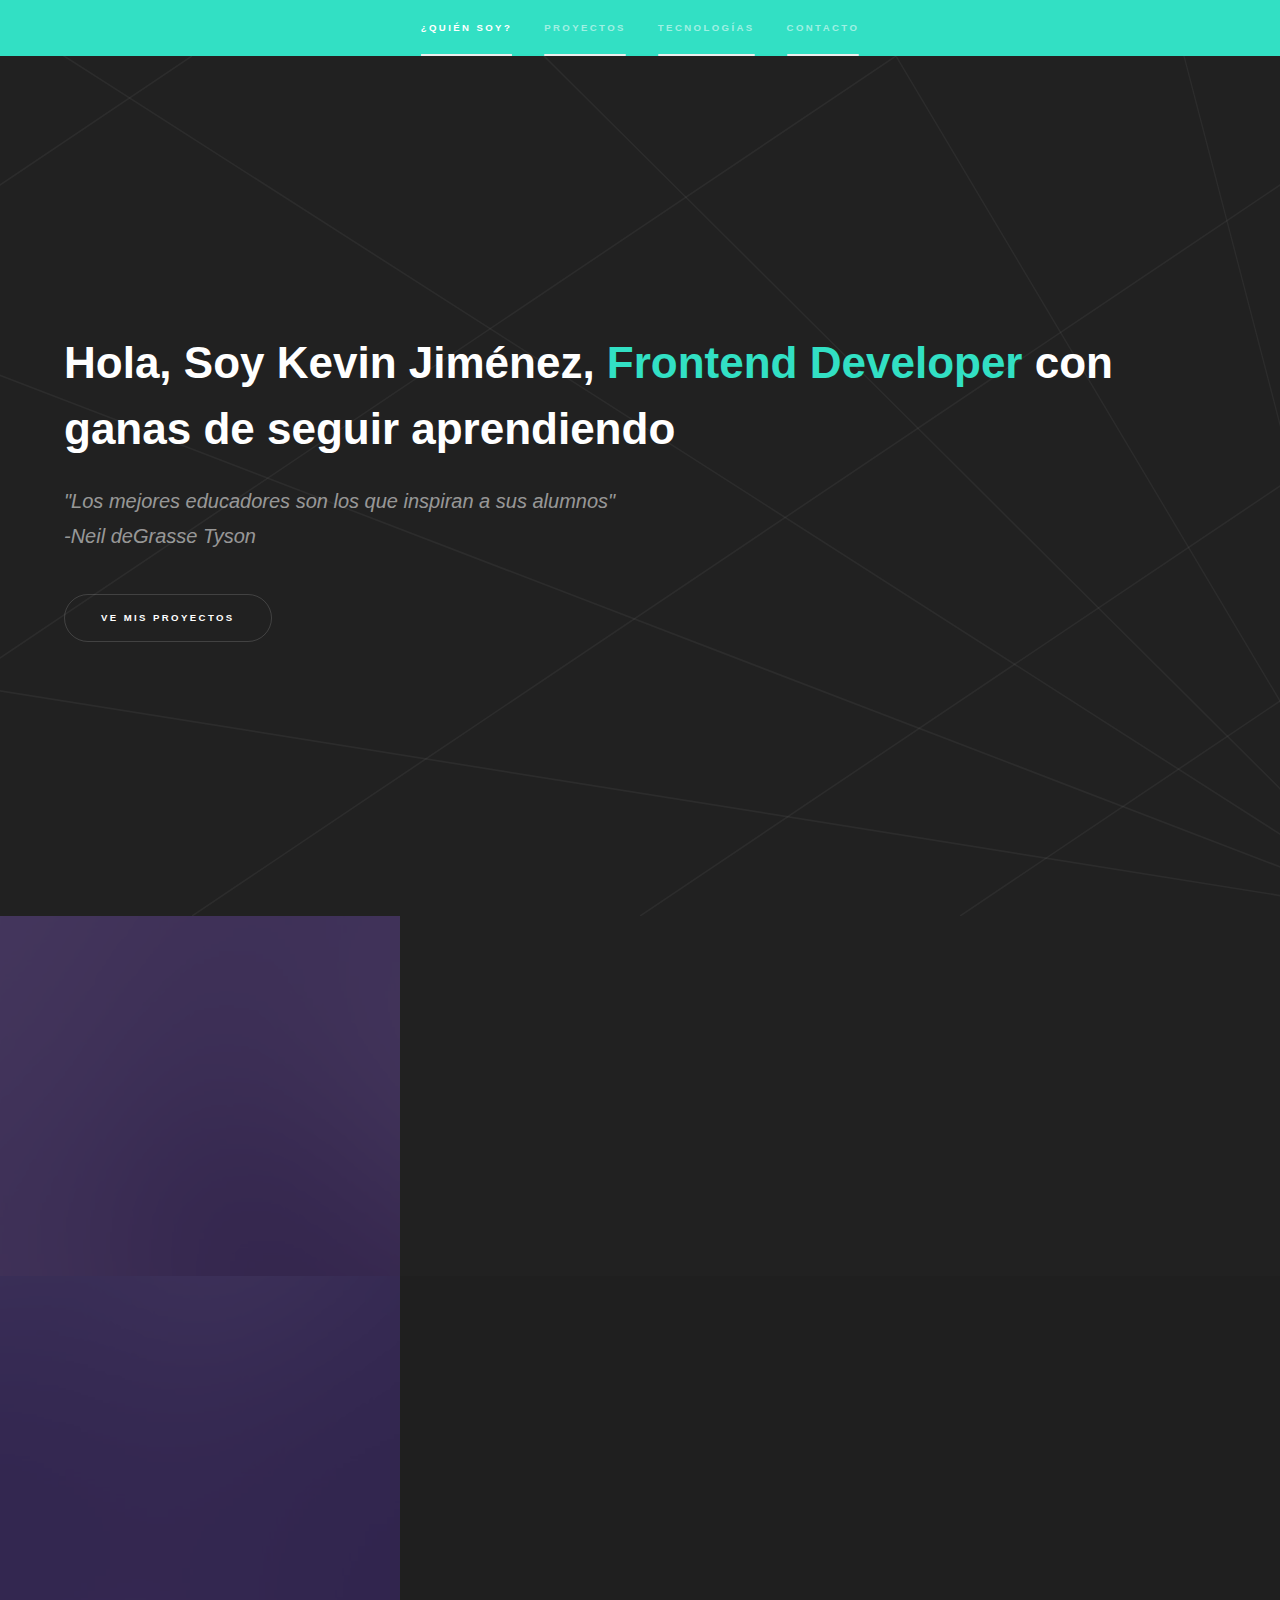
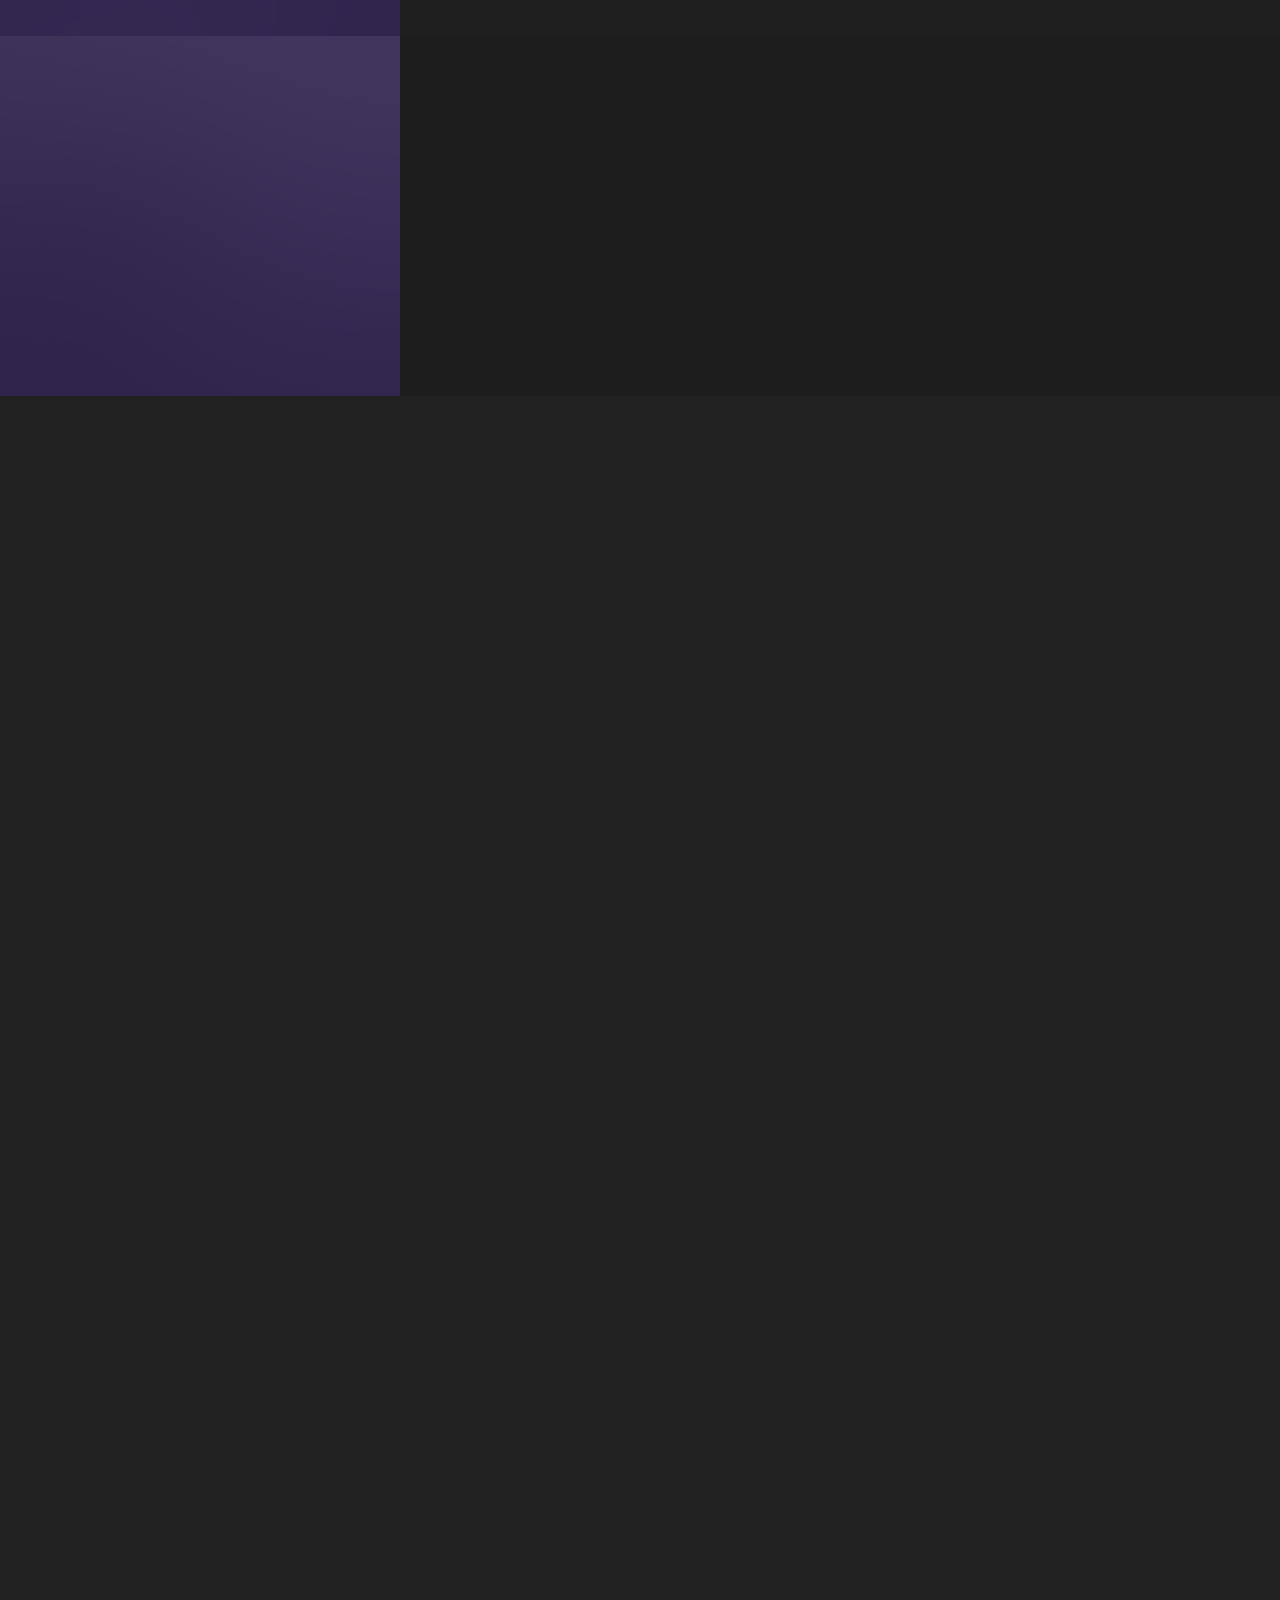
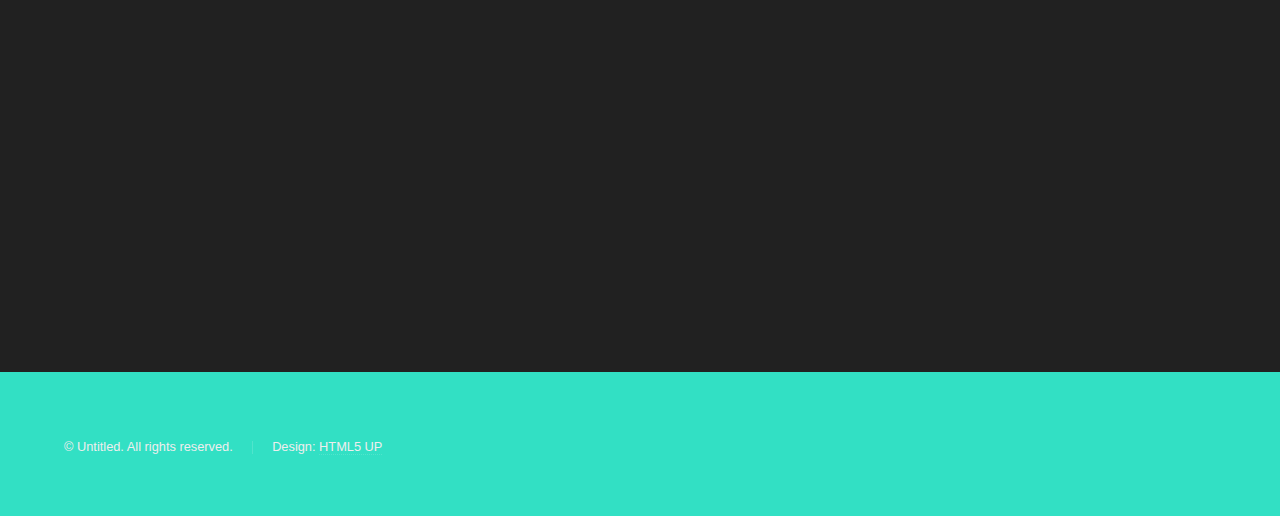
==== commit c657e26a: "Modificación de los colores de la plantilla y de los enlaces" ====
--- a/index.html
+++ b/index.html
@@ -4,9 +4,9 @@
 	html5up.net | @ajlkn
 	Free for personal and commercial use under the CCA 3.0 license (html5up.net/license)
 -->
-<html>
+<html lang="es">
 	<head>
-		<title>Hyperspace by HTML5 UP</title>
+		<title>Portafolio Kevin Jiménez</title>
 		<meta charset="utf-8" />
 		<meta name="viewport" content="width=device-width, initial-scale=1, user-scalable=no" />
 		<link rel="stylesheet" href="assets/css/main.css" />
@@ -19,10 +19,10 @@
 				<div class="inner">
 					<nav>
 						<ul>
-							<li><a href="#intro">Welcome</a></li>
-							<li><a href="#one">Who we are</a></li>
-							<li><a href="#two">What we do</a></li>
-							<li><a href="#three">Get in touch</a></li>
+							<li><a href="#intro">¿Quién Soy?</a></li>
+							<li><a href="#one">Proyectos</a></li>
+							<li><a href="#two">Tecnologías</a></li>
+							<li><a href="#three">Contacto</a></li>
 						</ul>
 					</nav>
 				</div>
@@ -34,11 +34,14 @@
 				<!-- Intro -->
 					<section id="intro" class="wrapper style1 fullscreen fade-up">
 						<div class="inner">
-							<h1>Hyperspace</h1>
-							<p>Just another fine responsive site template designed by <a href="http://html5up.net">HTML5 UP</a><br />
-							and released for free under the <a href="http://html5up.net/license">Creative Commons</a>.</p>
+							<h1>Hola, Soy Kevin Jiménez, <span style="color: #32e0c4;">Frontend Developer</span> con ganas de seguir aprendiendo</h1>
+							<p style="font-style: italic;">"Los mejores educadores son los que inspiran a sus alumnos"
+								<br>
+								-Neil deGrasse Tyson
+							</p>
+
 							<ul class="actions">
-								<li><a href="#one" class="button scrolly">Learn more</a></li>
+								<li><a href="#one" class="button scrolly">Ve mis proyectos</a></li>
 							</ul>
 						</div>
 					</section>
@@ -129,14 +132,14 @@
 				<!-- Three -->
 					<section id="three" class="wrapper style1 fade-up">
 						<div class="inner">
-							<h2>Get in touch</h2>
-							<p>Phasellus convallis elit id ullamcorper pulvinar. Duis aliquam turpis mauris, eu ultricies erat malesuada quis. Aliquam dapibus, lacus eget hendrerit bibendum, urna est aliquam sem, sit amet imperdiet est velit quis lorem.</p>
+							<h2>Pongamonos en contacto</h2>
+							<p>Puedes contactarme por si quieres hablar de tecnología, educación o ciencia!</p>
 							<div class="split style1">
 								<section>
 									<form method="post" action="#">
 										<div class="fields">
 											<div class="field half">
-												<label for="name">Name</label>
+												<label for="name">Nombre</label>
 												<input type="text" name="name" id="name" />
 											</div>
 											<div class="field half">
@@ -144,39 +147,28 @@
 												<input type="text" name="email" id="email" />
 											</div>
 											<div class="field">
-												<label for="message">Message</label>
+												<label for="message">Mensaje</label>
 												<textarea name="message" id="message" rows="5"></textarea>
 											</div>
 										</div>
 										<ul class="actions">
-											<li><a href="" class="button submit">Send Message</a></li>
+											<li><a href="" class="button submit">Enviar</a></li>
 										</ul>
 									</form>
 								</section>
 								<section>
 									<ul class="contact">
 										<li>
-											<h3>Address</h3>
-											<span>12345 Somewhere Road #654<br />
-											Nashville, TN 00000-0000<br />
-											USA</span>
-										</li>
-										<li>
 											<h3>Email</h3>
-											<a href="#">user@untitled.tld</a>
-										</li>
-										<li>
-											<h3>Phone</h3>
-											<span>(000) 000-0000</span>
+											<span>ji.oso.kev@gmail.com</span>
 										</li>
 										<li>
 											<h3>Social</h3>
 											<ul class="icons">
-												<li><a href="#" class="icon brands fa-twitter"><span class="label">Twitter</span></a></li>
-												<li><a href="#" class="icon brands fa-facebook-f"><span class="label">Facebook</span></a></li>
-												<li><a href="#" class="icon brands fa-github"><span class="label">GitHub</span></a></li>
-												<li><a href="#" class="icon brands fa-instagram"><span class="label">Instagram</span></a></li>
-												<li><a href="#" class="icon brands fa-linkedin-in"><span class="label">LinkedIn</span></a></li>
+												<li><a href="https://twitter.com/Jiokso" class="icon brands fa-twitter"><span class="label">Twitter</span></a></li>
+												<li><a href="https://github.com/KevJim" class="icon brands fa-github"><span class="label">GitHub</span></a></li>
+												<li><a href="https://www.instagram.com/kevjimoso/" class="icon brands fa-instagram"><span class="label">Instagram</span></a></li>
+												<li><a href="https://www.linkedin.com/in/kevinjim%C3%A9nezosorno/" class="icon brands fa-linkedin-in"><span class="label">LinkedIn</span></a></li>
 											</ul>
 										</li>
 									</ul>
--- a/assets/css/main.css
+++ b/assets/css/main.css
@@ -5,7 +5,13 @@
 	html5up.net | @ajlkn
 	Free for personal and commercial use under the CCA 3.0 license (html5up.net/license)
 */
-
+:root {
+    /* Colores */
+    --black: #212121;
+	--dark-green: #0d7377;
+	--green: #32e0c4;
+	--white: #eeeeee;
+}
 html, body, div, span, applet, object,
 iframe, h1, h2, h3, h4, h5, h6, p, blockquote,
 pre, a, abbr, acronym, address, big, cite,
@@ -98,7 +104,7 @@
 	}
 
 	body {
-		background: #312450;
+		background: var(--black);
 	}
 
 		body.is-preload *, body.is-preload *:before, body.is-preload *:after {
@@ -3240,15 +3246,15 @@
 		}
 
 		.wrapper.style1 {
-			background-color: #5e42a6;
+			background-color: var(--black);
 		}
 
 		.wrapper.style1-alt {
-			background-color: #493382;
+			background-color: var(--green);
 		}
 
 		.wrapper.style2 {
-			background-color: #5052b5;
+			background-color: var(--black);
 		}
 
 		.wrapper.style2-alt {
@@ -3256,7 +3262,7 @@
 		}
 
 		.wrapper.style3 {
-			background-color: #b74e91;
+			background-color: var(--black);
 		}
 
 		.wrapper.style3-alt {
@@ -3493,6 +3499,7 @@
 
 	#sidebar + #wrapper + #footer {
 		margin-left: 18em;
+		color: var(--white);
 	}
 
 		@media screen and (max-width: 1280px) {
@@ -3513,7 +3520,7 @@
 
 	#footer > .inner .menu {
 		font-size: 0.8em;
-		color: rgba(255, 255, 255, 0.15);
+		
 	}
 
 	#header + #wrapper + #footer > .inner {
@@ -3524,7 +3531,7 @@
 
 	#sidebar {
 		padding: 2.5em 2.5em 0.5em 2.5em ;
-		background: #312450;
+		background: var(--green);
 		cursor: default;
 		height: 100vh;
 		left: 0;
@@ -3737,7 +3744,6 @@
 			-ms-transition: color 0.2s ease;
 			transition: color 0.2s ease;
 			border: 0;
-			color: rgba(255, 255, 255, 0.35);
 			display: block;
 			font-size: 0.6em;
 			font-weight: bold;
@@ -3761,14 +3767,14 @@
 			}
 
 			#sidebar nav a:before {
-				background: #3c2c62;
+				background: var(--white);
 			}
 
 			#sidebar nav a:after {
-				background-image: -moz-linear-gradient(to right, #5e42a6, #b74e91);
-				background-image: -webkit-linear-gradient(to right, #5e42a6, #b74e91);
-				background-image: -ms-linear-gradient(to right, #5e42a6, #b74e91);
-				background-image: linear-gradient(to right, #5e42a6, #b74e91);
+				background-image: -moz-linear-gradient(to right, var(--white), var(--white));
+				background-image: -webkit-linear-gradient(to right, var(--white), var(--white));
+				background-image: -ms-linear-gradient(to right, var(--white), var(--white));
+				background-image: linear-gradient(to right, var(--white), var(--white));
 				-moz-transition: max-width 0.2s ease;
 				-webkit-transition: max-width 0.2s ease;
 				-ms-transition: max-width 0.2s ease;
@@ -3857,7 +3863,7 @@
 
 						#sidebar nav a:after {
 							background-image: none;
-							background-color: #b74e91;
+							background-color: var(--white);
 						}
 
 		}
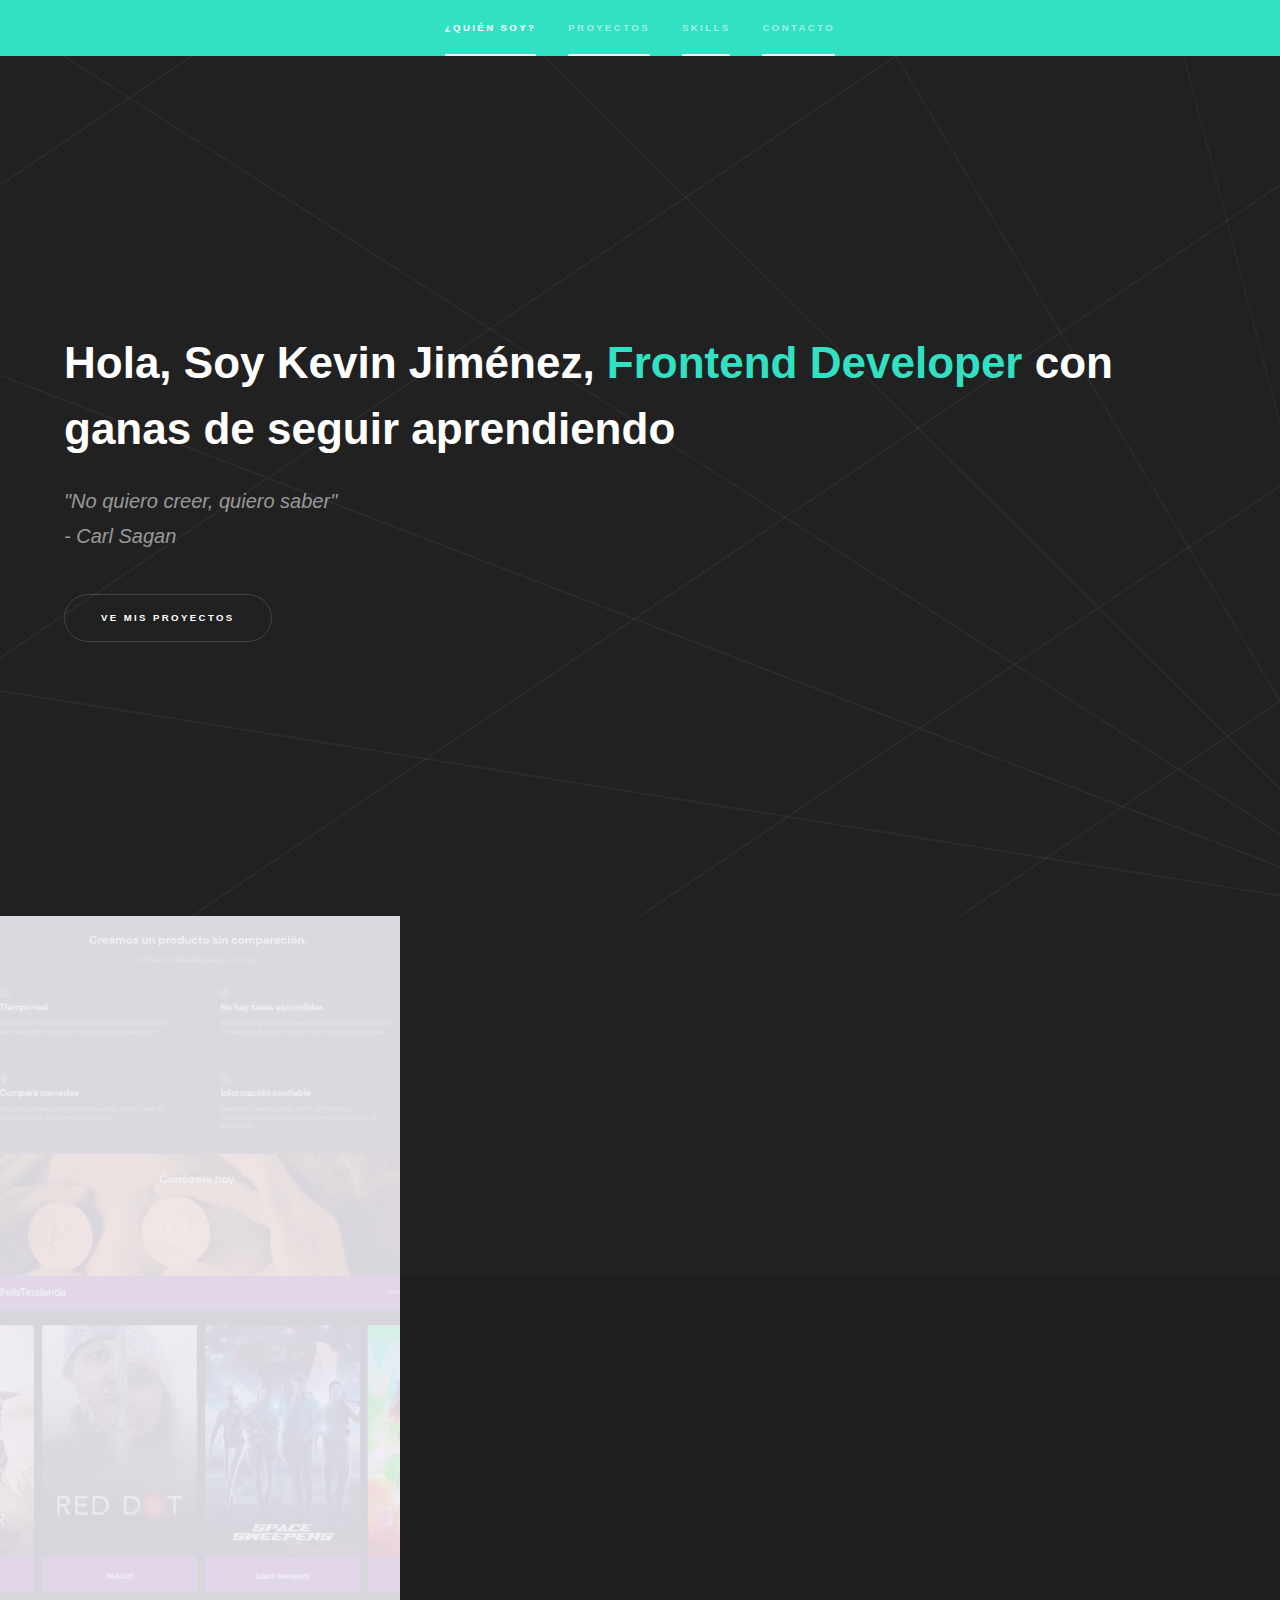
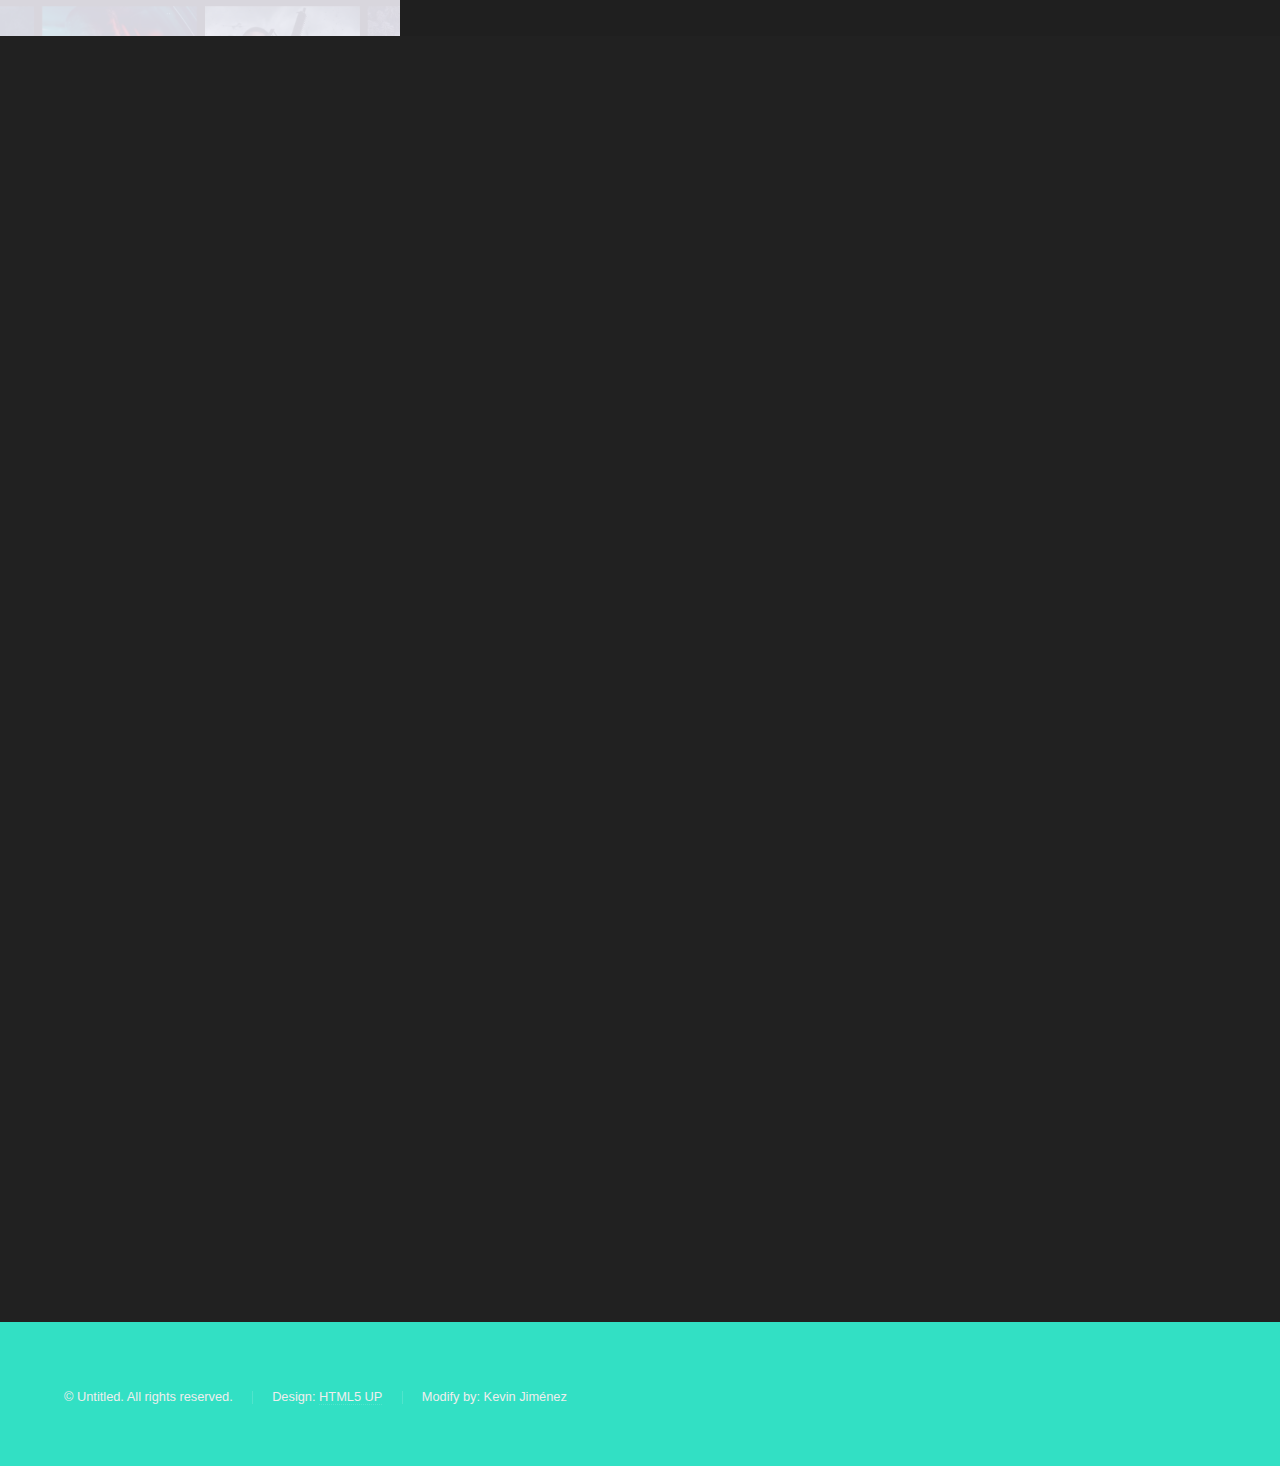
==== commit bc0c7aed: "Se agregaron iconos de skills y proyectos" ====
--- a/index.html
+++ b/index.html
@@ -21,7 +21,7 @@
 						<ul>
 							<li><a href="#intro">¿Quién Soy?</a></li>
 							<li><a href="#one">Proyectos</a></li>
-							<li><a href="#two">Tecnologías</a></li>
+							<li><a href="#two">Skills</a></li>
 							<li><a href="#three">Contacto</a></li>
 						</ul>
 					</nav>
@@ -35,9 +35,9 @@
 					<section id="intro" class="wrapper style1 fullscreen fade-up">
 						<div class="inner">
 							<h1>Hola, Soy Kevin Jiménez, <span style="color: #32e0c4;">Frontend Developer</span> con ganas de seguir aprendiendo</h1>
-							<p style="font-style: italic;">"Los mejores educadores son los que inspiran a sus alumnos"
+							<p style="font-style: italic;">"No quiero creer, quiero saber"
 								<br>
-								-Neil deGrasse Tyson
+								- Carl Sagan
 							</p>
 
 							<ul class="actions">
@@ -52,10 +52,10 @@
 							<a href="#" class="image"><img src="images/pic01.jpg" alt="" data-position="center center" /></a>
 							<div class="content">
 								<div class="inner">
-									<h2>Sed ipsum dolor</h2>
-									<p>Phasellus convallis elit id ullamcorper pulvinar. Duis aliquam turpis mauris, eu ultricies erat malesuada quis. Aliquam dapibus.</p>
+									<h2>Proyecto Batatabit</h2>
+									<p>Creación de una landing page usando un diseño responsive</p>
 									<ul class="actions">
-										<li><a href="generic.html" class="button">Learn more</a></li>
+										<li><a href="https://kevjim.github.io/batatabit/" class="button">Ve al proyecto</a></li>
 									</ul>
 								</div>
 							</div>
@@ -64,22 +64,12 @@
 							<a href="#" class="image"><img src="images/pic02.jpg" alt="" data-position="top center" /></a>
 							<div class="content">
 								<div class="inner">
-									<h2>Feugiat consequat</h2>
-									<p>Phasellus convallis elit id ullamcorper pulvinar. Duis aliquam turpis mauris, eu ultricies erat malesuada quis. Aliquam dapibus.</p>
+									<h2>PelisTendencia</h2>
+									<p>Creación de una SPA usando VanillaJS, haciendo llamado a una API de peliculas para mostrar
+										las que se encuentran en tendencia.
+									</p>
 									<ul class="actions">
-										<li><a href="generic.html" class="button">Learn more</a></li>
-									</ul>
-								</div>
-							</div>
-						</section>
-						<section>
-							<a href="#" class="image"><img src="images/pic03.jpg" alt="" data-position="25% 25%" /></a>
-							<div class="content">
-								<div class="inner">
-									<h2>Ultricies aliquam</h2>
-									<p>Phasellus convallis elit id ullamcorper pulvinar. Duis aliquam turpis mauris, eu ultricies erat malesuada quis. Aliquam dapibus.</p>
-									<ul class="actions">
-										<li><a href="generic.html" class="button">Learn more</a></li>
+										<li><a href="https://kevjim.github.io/PelisTendencia/" class="button">Ve al proyecto</a></li>
 									</ul>
 								</div>
 							</div>
@@ -89,39 +79,24 @@
 				<!-- Two -->
 					<section id="two" class="wrapper style3 fade-up">
 						<div class="inner">
-							<h2>What we do</h2>
-							<p>Phasellus convallis elit id ullamcorper pulvinar. Duis aliquam turpis mauris, eu ultricies erat malesuada quis. Aliquam dapibus, lacus eget hendrerit bibendum, urna est aliquam sem, sit amet imperdiet est velit quis lorem.</p>
+							<h2>Skills</h2>
+							<p>Aqui podras ver las skills que manejo al momento, pero no dudes que en el futuro pueden ir aumentando</p>
 							<div class="features">
 								<section>
-									<span class="icon solid major fa-code"></span>
-									<h3>Lorem ipsum amet</h3>
-									<p>Phasellus convallis elit id ullam corper amet et pulvinar. Duis aliquam turpis mauris, sed ultricies erat dapibus.</p>
+									<span><img src="./images/html-5.png" alt="Logo_HTML" style="width: 40px; margin-bottom: 10px;"></span>
+									<h3>HTML 5</h3>
+									<p>HTML 5 es la quinta revisión importante del lenguaje básico de la World Wide Web, HTML.</p>
 								</section>
 								<section>
-									<span class="icon solid major fa-lock"></span>
-									<h3>Aliquam sed nullam</h3>
-									<p>Phasellus convallis elit id ullam corper amet et pulvinar. Duis aliquam turpis mauris, sed ultricies erat dapibus.</p>
+									<span><img src="./images/css-3.png" alt="Logo_HTML" style="width: 40px; margin-bottom: 10px;"></span>
+									<h3>CSS 3</h3>
+									<p>CSS3 es una tecnología que ha tenido una evolución en el tiempo, que actualmente se encuentra en su versión 3, como su propio nombre indica. Sus siglas corresponden a “Cascading Style Sheets”</p>
 								</section>
 								<section>
-									<span class="icon solid major fa-cog"></span>
-									<h3>Sed erat ullam corper</h3>
-									<p>Phasellus convallis elit id ullam corper amet et pulvinar. Duis aliquam turpis mauris, sed ultricies erat dapibus.</p>
-								</section>
-								<section>
-									<span class="icon solid major fa-desktop"></span>
-									<h3>Veroeros quis lorem</h3>
-									<p>Phasellus convallis elit id ullam corper amet et pulvinar. Duis aliquam turpis mauris, sed ultricies erat dapibus.</p>
-								</section>
-								<section>
-									<span class="icon solid major fa-link"></span>
-									<h3>Urna quis bibendum</h3>
-									<p>Phasellus convallis elit id ullam corper amet et pulvinar. Duis aliquam turpis mauris, sed ultricies erat dapibus.</p>
-								</section>
-								<section>
-									<span class="icon major fa-gem"></span>
-									<h3>Aliquam urna dapibus</h3>
-									<p>Phasellus convallis elit id ullam corper amet et pulvinar. Duis aliquam turpis mauris, sed ultricies erat dapibus.</p>
-								</section>
+									<span><img src="./images/javascript.png" alt="Logo_HTML" style="width: 40px; margin-bottom: 10px;"></span>
+									<h3>JavaScript</h3>
+									<p>JavaScript es un lenguaje de programación interpretado, dialecto del estándar ECMAScript.</p>
+								</section>								
 							</div>
 							<ul class="actions">
 								<li><a href="generic.html" class="button">Learn more</a></li>
@@ -135,7 +110,7 @@
 							<h2>Pongamonos en contacto</h2>
 							<p>Puedes contactarme por si quieres hablar de tecnología, educación o ciencia!</p>
 							<div class="split style1">
-								<section>
+								<!-- <section>
 									<form method="post" action="#">
 										<div class="fields">
 											<div class="field half">
@@ -152,10 +127,10 @@
 											</div>
 										</div>
 										<ul class="actions">
-											<li><a href="" class="button submit">Enviar</a></li>
+											<li><a href="#" class="button submit">Enviar</a></li>
 										</ul>
 									</form>
-								</section>
+								</section> -->
 								<section>
 									<ul class="contact">
 										<li>
@@ -183,7 +158,7 @@
 			<footer id="footer" class="wrapper style1-alt">
 				<div class="inner">
 					<ul class="menu">
-						<li>&copy; Untitled. All rights reserved.</li><li>Design: <a href="http://html5up.net">HTML5 UP</a></li>
+						<li>&copy; Untitled. All rights reserved.</li><li>Design: <a href="http://html5up.net">HTML5 UP</a><li>Modify by: Kevin Jiménez</li></li>
 					</ul>
 				</div>
 			</footer>
--- a/assets/css/main.css
+++ b/assets/css/main.css
@@ -3028,7 +3028,7 @@
 				-webkit-transition: opacity 1s ease;
 				-ms-transition: opacity 1s ease;
 				transition: opacity 1s ease;
-				background: rgba(49, 36, 80, 0.9);
+				background: rgba(239, 237, 245, 0.9);
 				content: '';
 				display: block;
 				height: 100%;
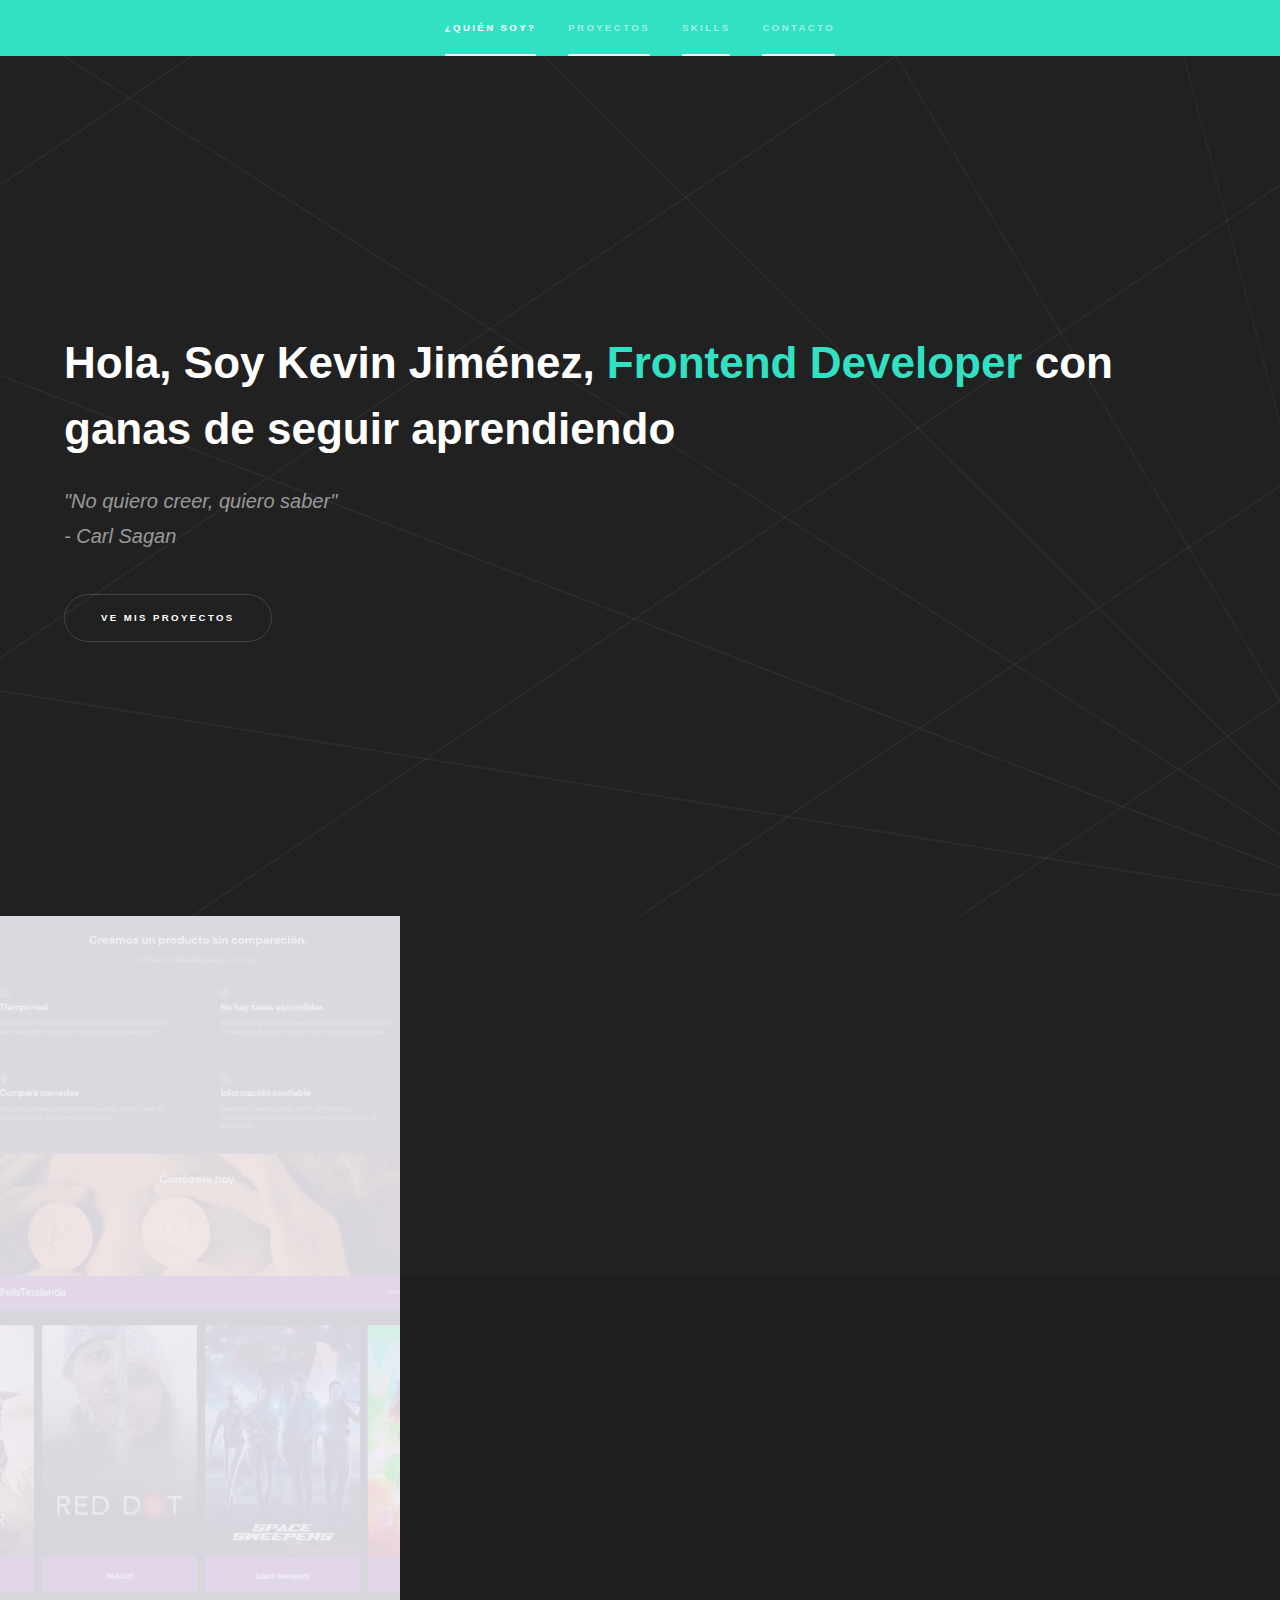
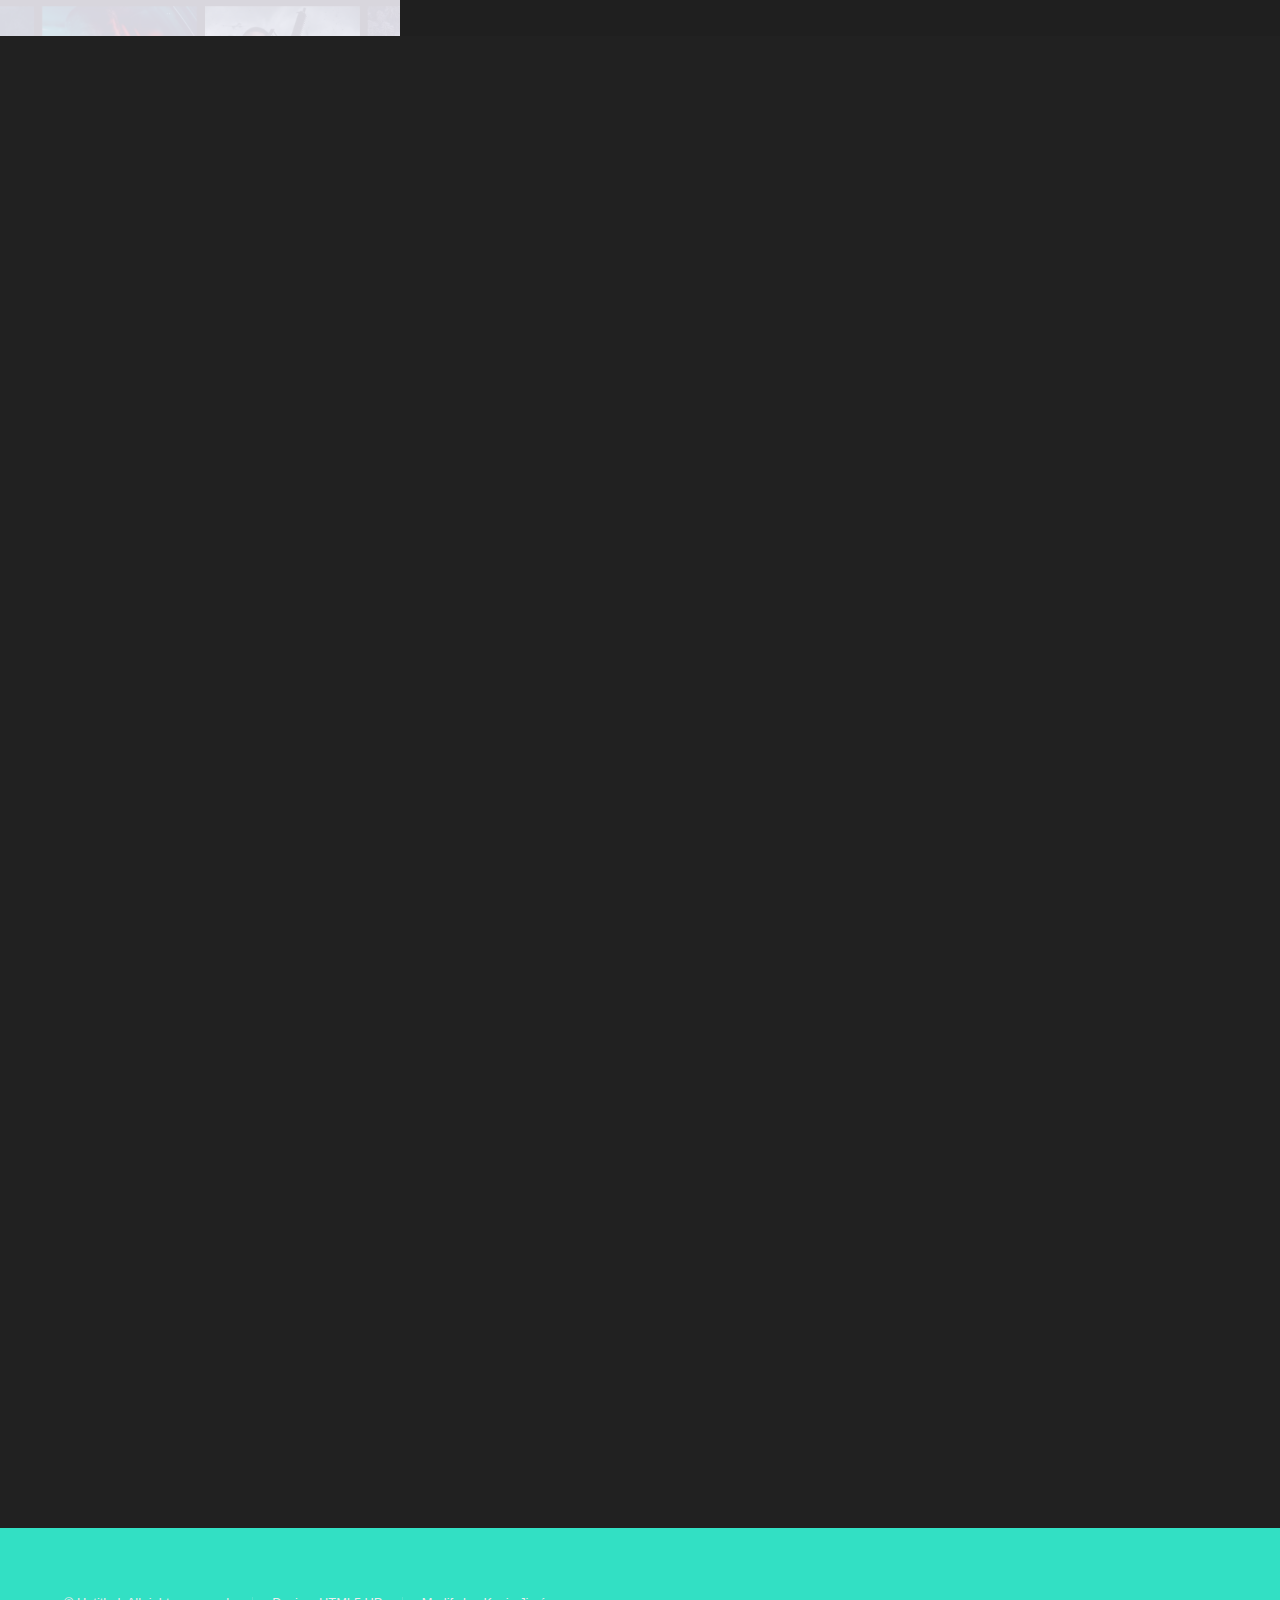
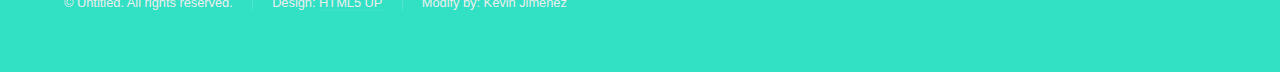
==== commit 7c2e1c7e: "Se quito el correo electronico y se agrego 2 skills mas" ====
--- a/index.html
+++ b/index.html
@@ -88,19 +88,26 @@
 									<p>HTML 5 es la quinta revisión importante del lenguaje básico de la World Wide Web, HTML.</p>
 								</section>
 								<section>
-									<span><img src="./images/css-3.png" alt="Logo_HTML" style="width: 40px; margin-bottom: 10px;"></span>
+									<span><img src="./images/css-3.png" alt="Logo_CSS" style="width: 40px; margin-bottom: 10px;"></span>
 									<h3>CSS 3</h3>
 									<p>CSS3 es una tecnología que ha tenido una evolución en el tiempo, que actualmente se encuentra en su versión 3, como su propio nombre indica. Sus siglas corresponden a “Cascading Style Sheets”</p>
 								</section>
 								<section>
-									<span><img src="./images/javascript.png" alt="Logo_HTML" style="width: 40px; margin-bottom: 10px;"></span>
+									<span><img src="./images/javascript.png" alt="Logo_JavaScript" style="width: 40px; margin-bottom: 10px;"></span>
 									<h3>JavaScript</h3>
 									<p>JavaScript es un lenguaje de programación interpretado, dialecto del estándar ECMAScript.</p>
-								</section>								
+								</section>		
+								<section>
+									<span><img src="./images/logotipo-de-git.png" alt="Logo_Git" style="width: 40px; margin-bottom: 10px;"></span>
+									<h3>Git</h3>
+									<p>Git es un software de control de versiones diseñado por Linus Torvalds, pensando en la eficiencia, la confiabilidad y compatibilidad del mantenimiento de versiones de aplicaciones cuando éstas tienen un gran número de archivos de código fuente.</p>
+								</section>
+								<section>
+									<span><img src="./images/silueta-del-logo-de-github-en-un-cuadrado.png" alt="Logo_Github" style="width: 40px; margin-bottom: 10px;"></span>
+									<h3>GitHub</h3>
+									<p>GitHub es una forja para alojar proyectos utilizando el sistema de control de versiones Git.</p>
+								</section>					
 							</div>
-							<ul class="actions">
-								<li><a href="generic.html" class="button">Learn more</a></li>
-							</ul>
 						</div>
 					</section>
 
@@ -133,10 +140,6 @@
 								</section> -->
 								<section>
 									<ul class="contact">
-										<li>
-											<h3>Email</h3>
-											<span>ji.oso.kev@gmail.com</span>
-										</li>
 										<li>
 											<h3>Social</h3>
 											<ul class="icons">
--- a/assets/css/main.css
+++ b/assets/css/main.css
@@ -2827,6 +2827,7 @@
 
 			ul.icons li > a, ul.icons li > span {
 				border: 0;
+				font-size: 35px;
 			}
 
 				ul.icons li > a .label, ul.icons li > span .label {
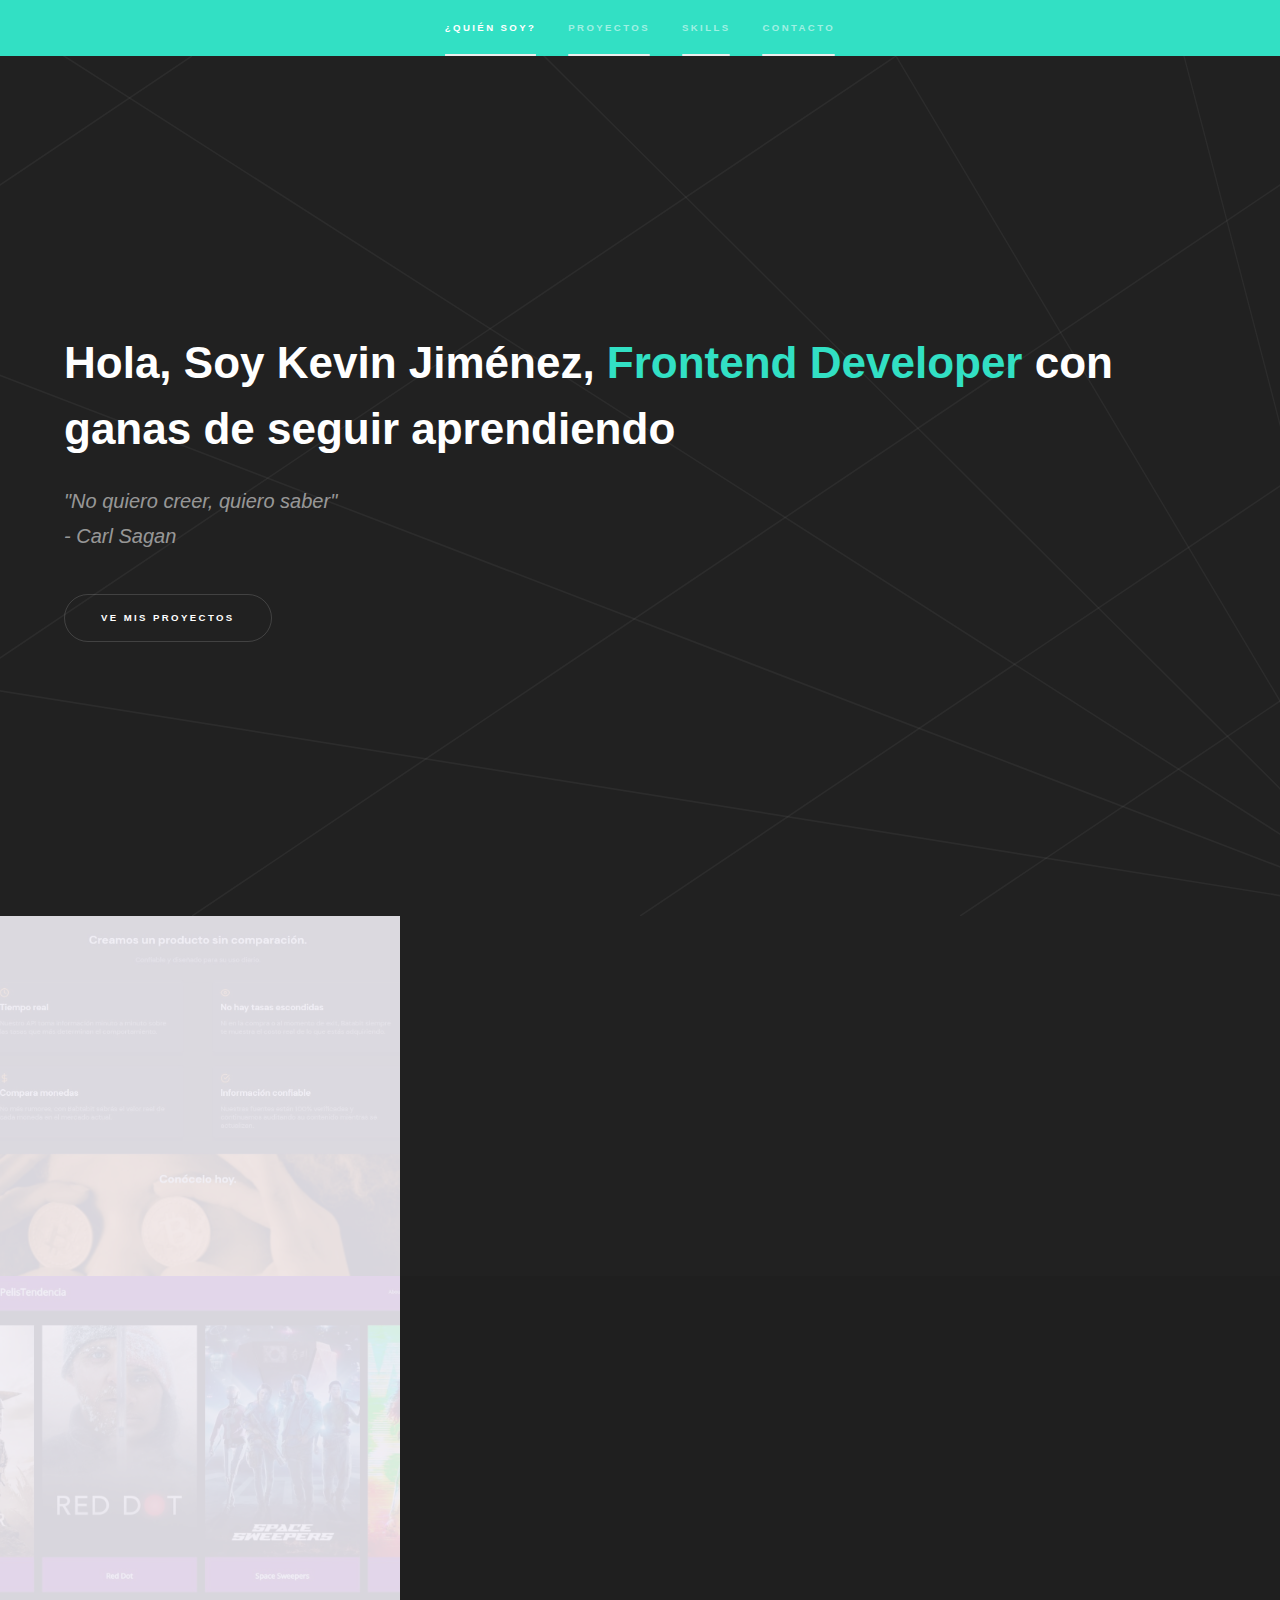
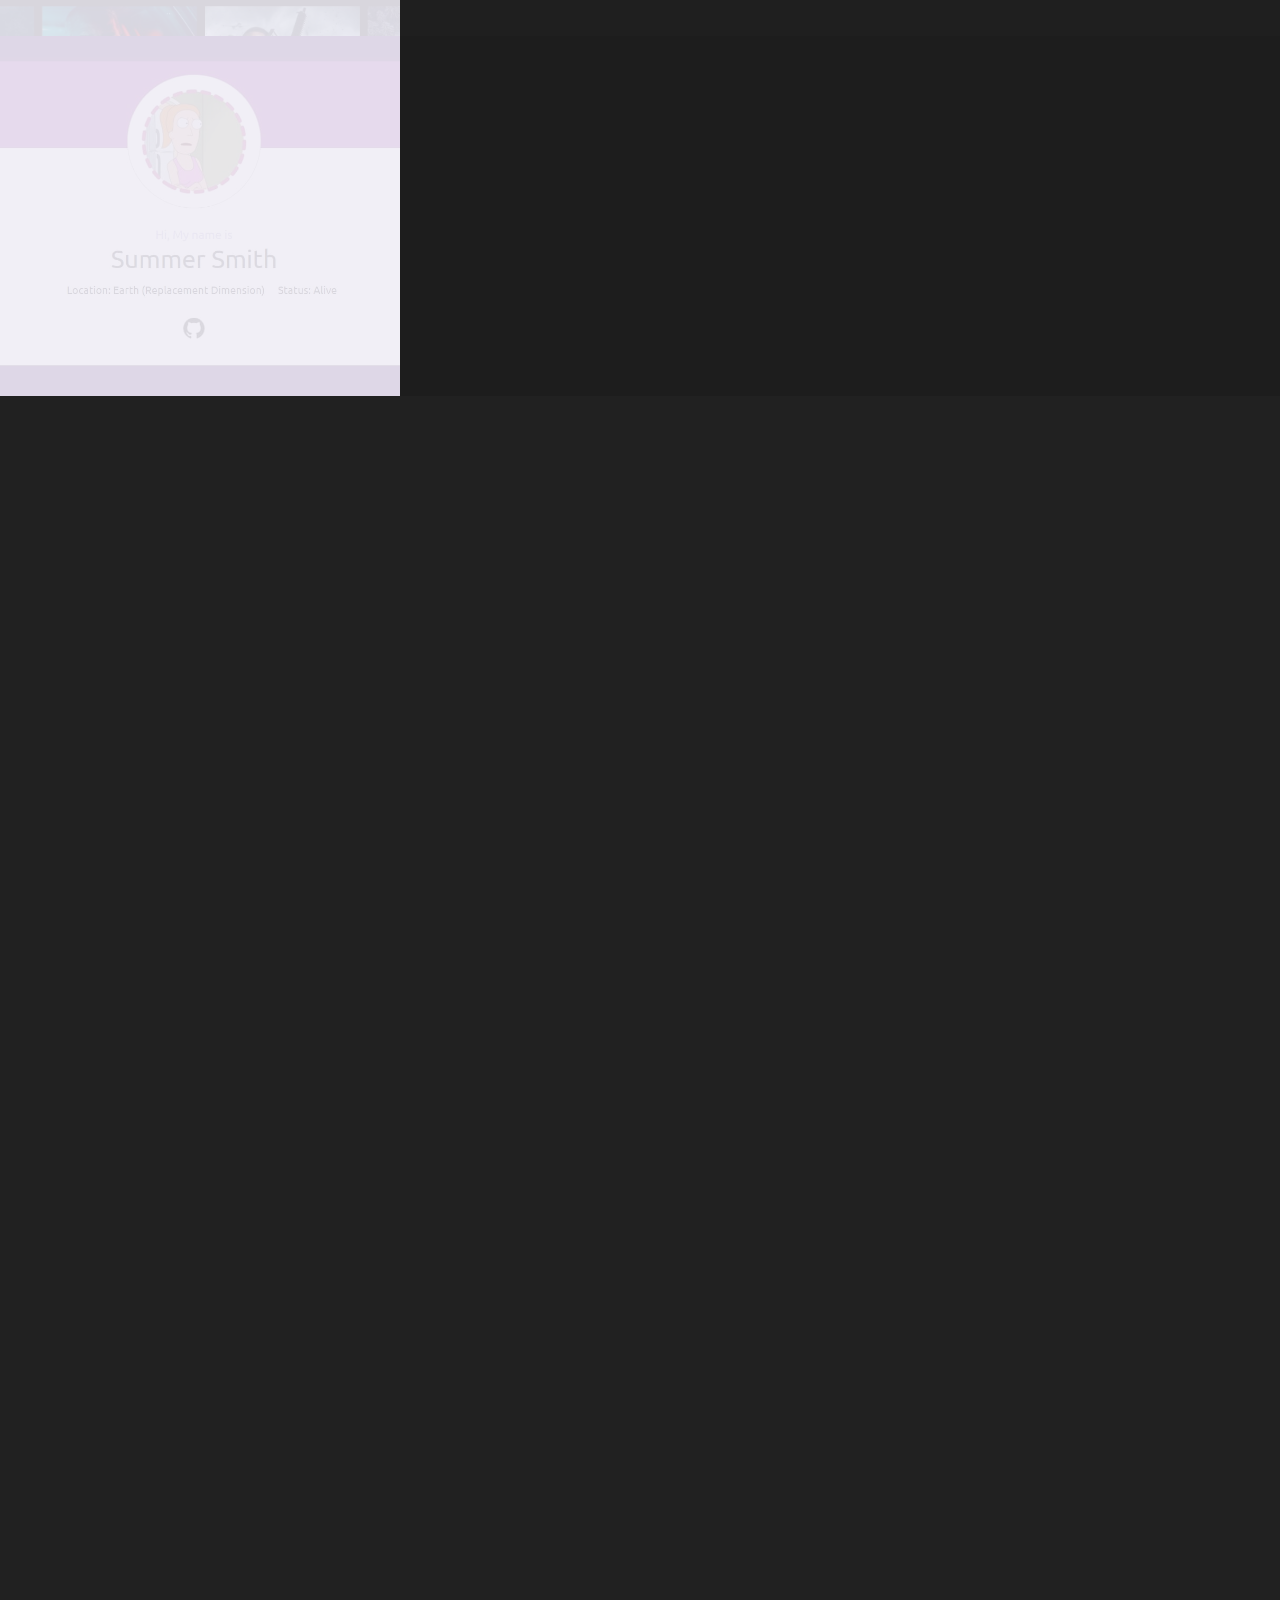
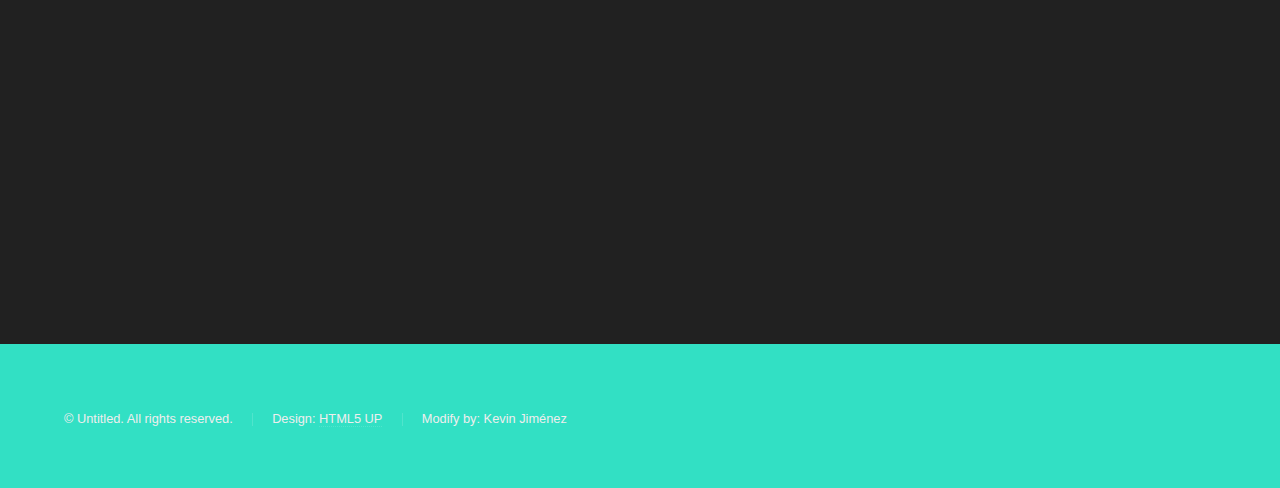
==== commit 08ec9311: "Se optimizaron las imagenes y se agrego un nuevo proyecto" ====
--- a/index.html
+++ b/index.html
@@ -53,7 +53,7 @@
 							<div class="content">
 								<div class="inner">
 									<h2>Proyecto Batatabit</h2>
-									<p>Creación de una landing page usando un diseño responsive</p>
+									<p>Creación de una landing page responsive usando HTML y CSS</p>
 									<ul class="actions">
 										<li><a href="https://kevjim.github.io/batatabit/" class="button">Ve al proyecto</a></li>
 									</ul>
@@ -66,10 +66,24 @@
 								<div class="inner">
 									<h2>PelisTendencia</h2>
 									<p>Creación de una SPA usando VanillaJS, haciendo llamado a una API de peliculas para mostrar
-										las que se encuentran en tendencia.
+										las que se encuentran en tendencia. Usando HTML, CSS y JavaScript
 									</p>
 									<ul class="actions">
 										<li><a href="https://kevjim.github.io/PelisTendencia/" class="button">Ve al proyecto</a></li>
+									</ul>
+								</div>
+							</div>
+						</section>
+						<section>
+							<a href="#" class="image"><img src="images/pic03.jpg" alt="" data-position="top center" /></a>
+							<div class="content">
+								<div class="inner">
+									<h2>jsrickandmortykevin</h2>
+									<p>Aplicacion que genera personajes aleatorios de Rick y Morty haciendo llamado a una API
+										usando tecnologías como HTML, CSS, JavaScript y Webpack
+									</p>
+									<ul class="actions">
+										<li><a href="https://jsrickandmortykevin.netlify.app/" class="button">Ve al proyecto</a></li>
 									</ul>
 								</div>
 							</div>
@@ -106,6 +120,11 @@
 									<span><img src="./images/silueta-del-logo-de-github-en-un-cuadrado.png" alt="Logo_Github" style="width: 40px; margin-bottom: 10px;"></span>
 									<h3>GitHub</h3>
 									<p>GitHub es una forja para alojar proyectos utilizando el sistema de control de versiones Git.</p>
+								</section>	
+								<section>
+									<span><img src="./images/icon-square-big.png" alt="Logo_Webpack" style="width: 40px; margin-bottom: 10px;"></span>
+									<h3>Webpack</h3>
+									<p>webpack es un paquete de módulos de JavaScript de código abierto. Está hecho principalmente para JavaScript, ​​​​​ pero puede transformar activos de front-end como HTML, CSS e imágenes.</p>
 								</section>					
 							</div>
 						</div>
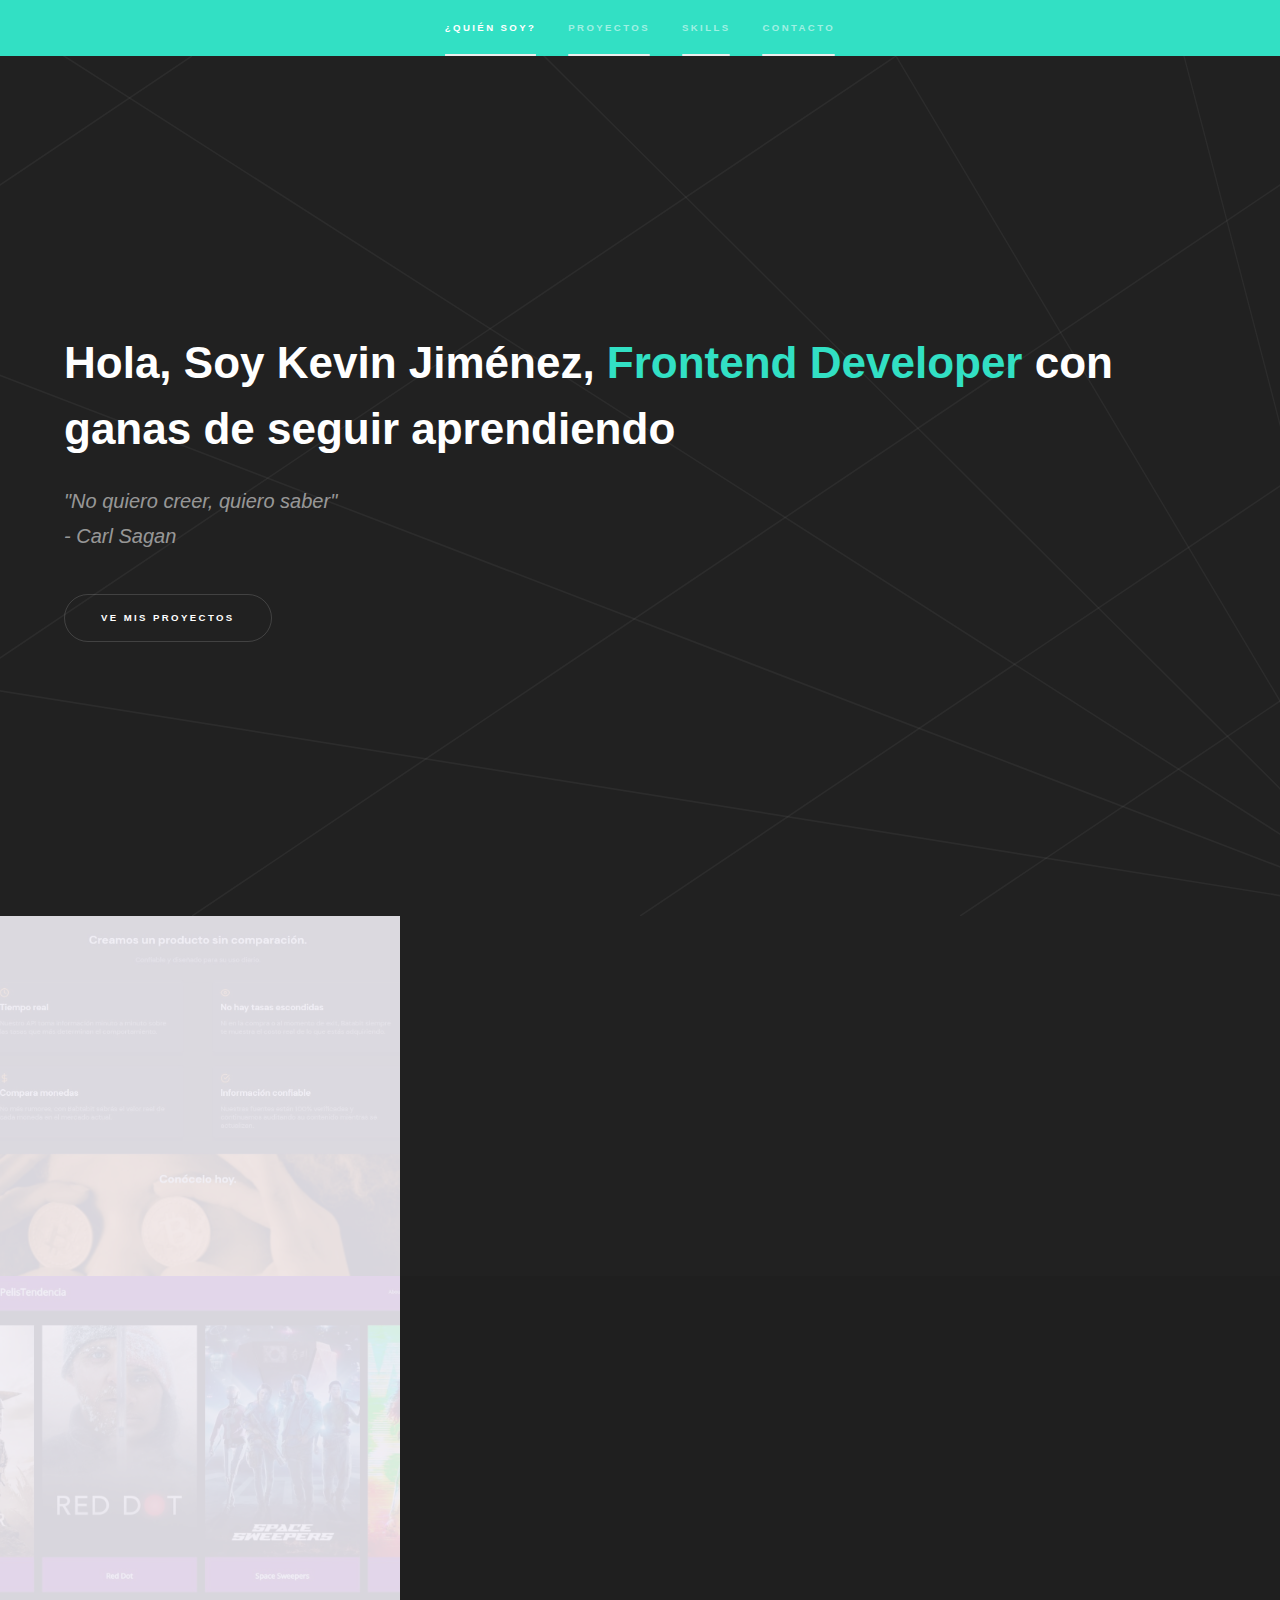
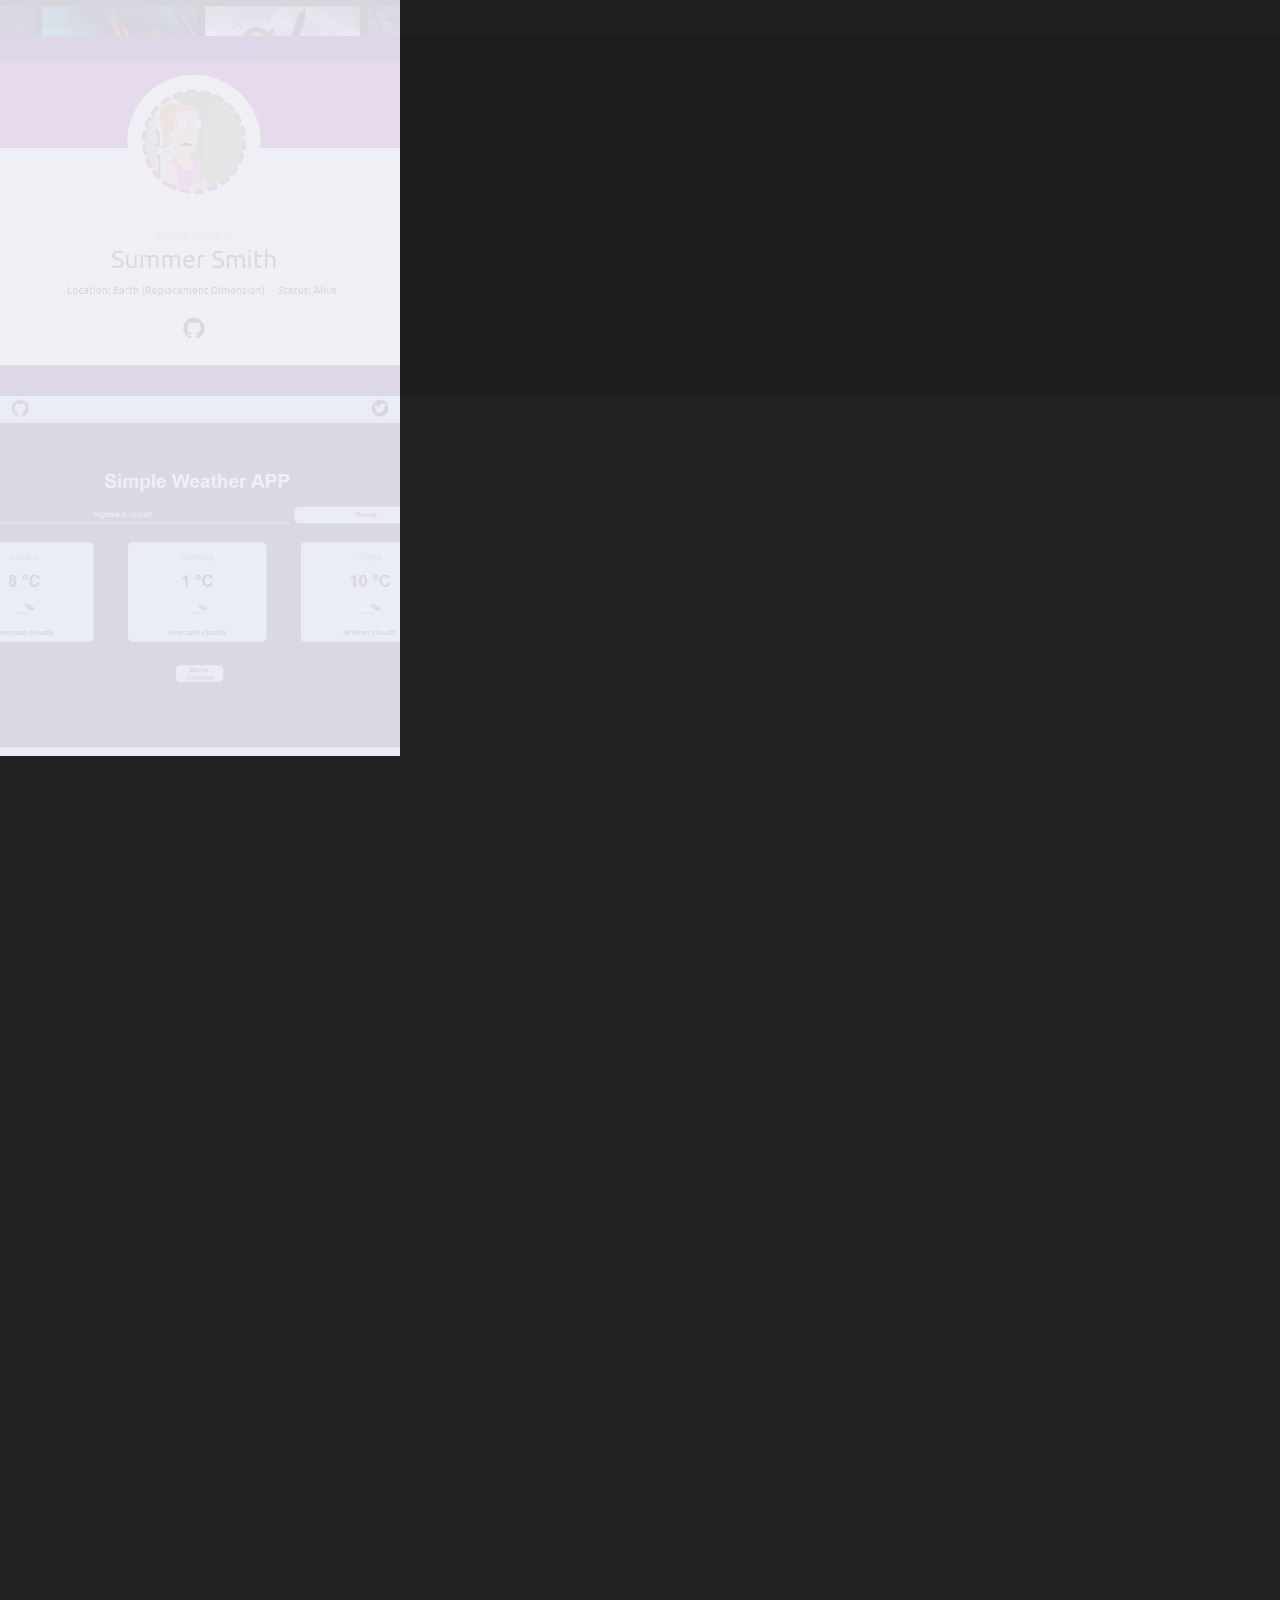
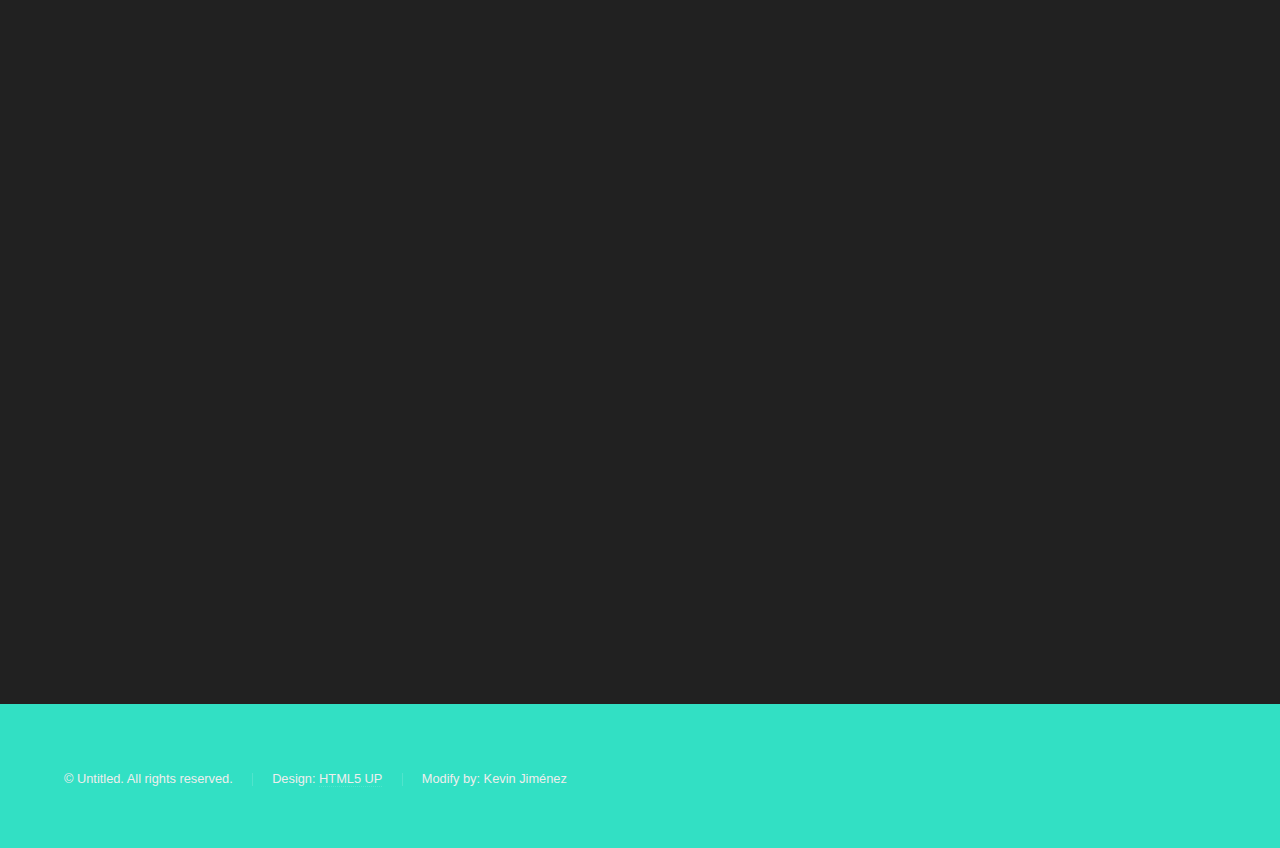
==== commit 52fd8d0b: "Se agrego el proyecto del clima" ====
--- a/index.html
+++ b/index.html
@@ -84,6 +84,19 @@
 									</p>
 									<ul class="actions">
 										<li><a href="https://jsrickandmortykevin.netlify.app/" class="button">Ve al proyecto</a></li>
+									</ul>
+								</div>
+							</div>
+						</section>
+						<section>
+							<a href="#" class="image"><img src="images/pic04.jpg" alt="" data-position="top center" /></a>
+							<div class="content">
+								<div class="inner">
+									<h2>App del Clima</h2>
+									<p>Aplicacion que consulta el clima de cada Ciudad en Ingles, Creada con HTML, CSS y VanillaJS usando webpack con deploy en netlify
+									</p>
+									<ul class="actions">
+										<li><a href="https://elclimakevin.netlify.app/" class="button">Ve al proyecto</a></li>
 									</ul>
 								</div>
 							</div>
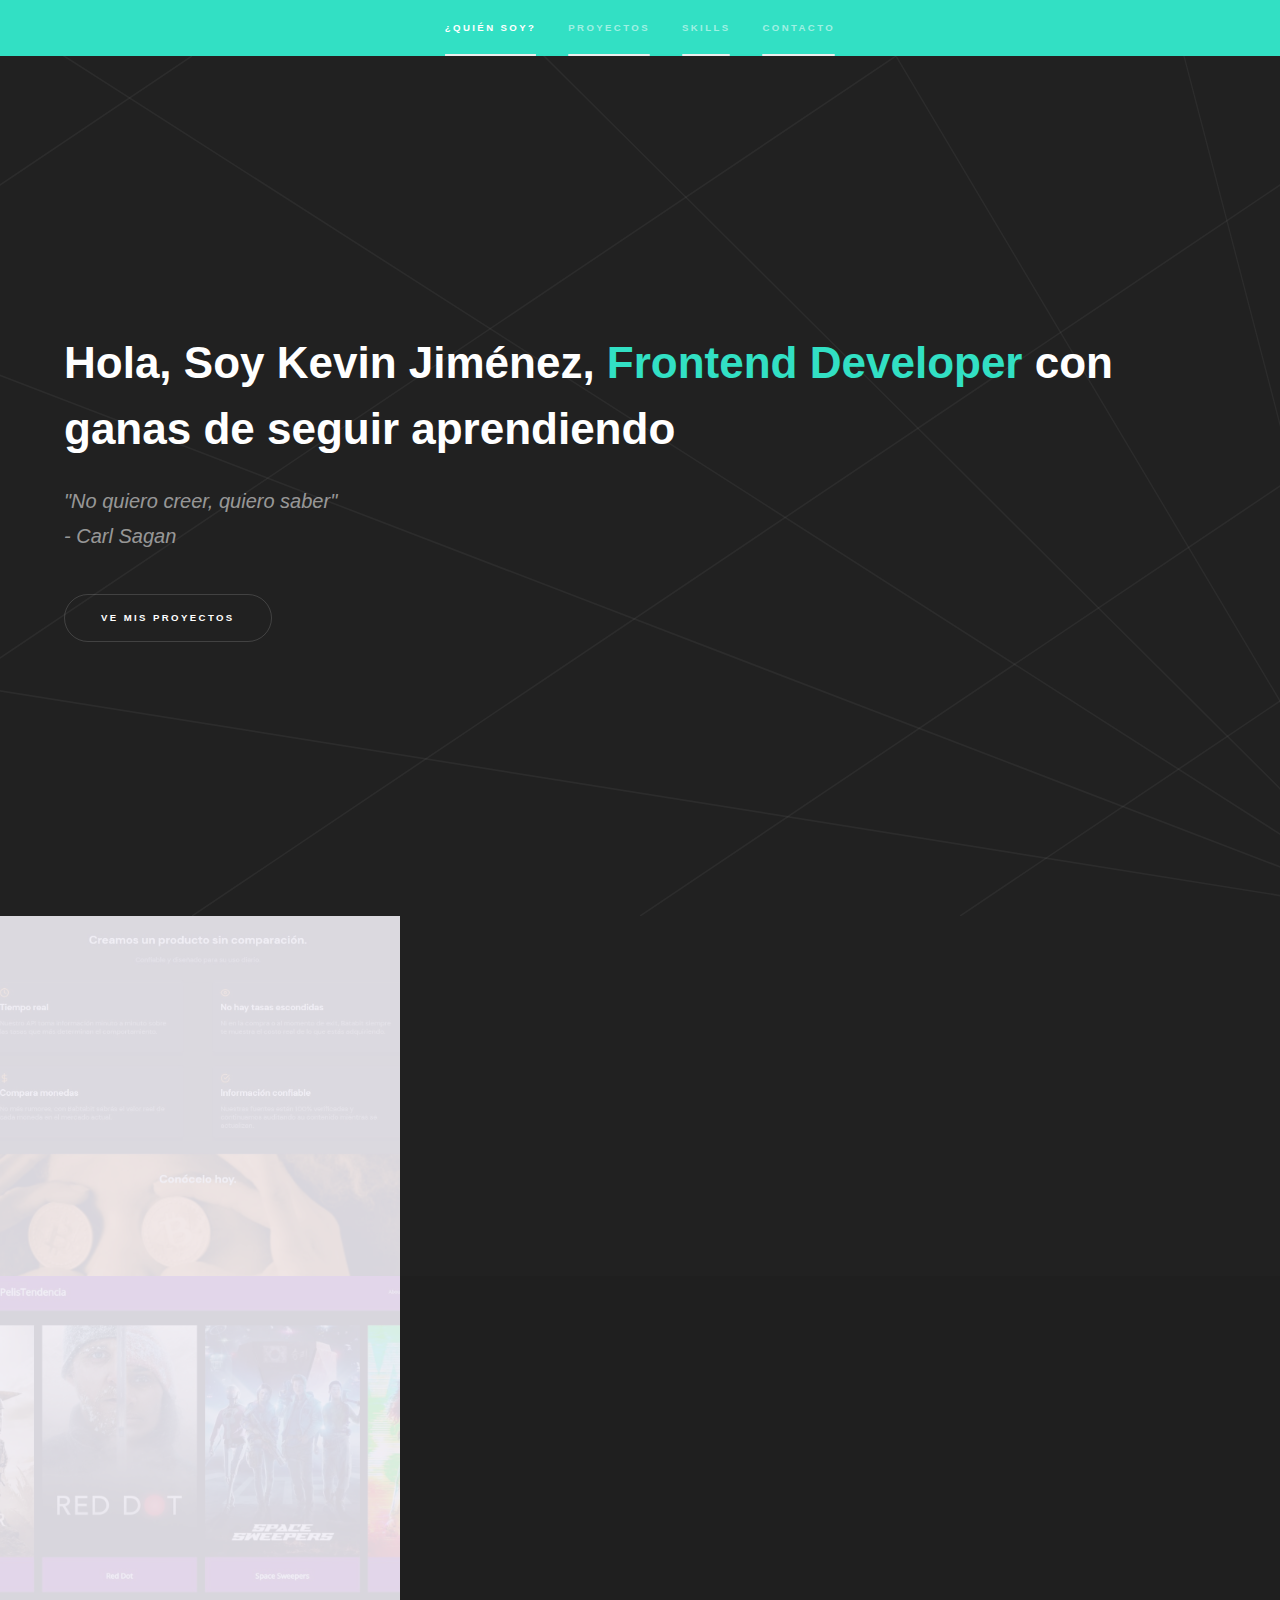
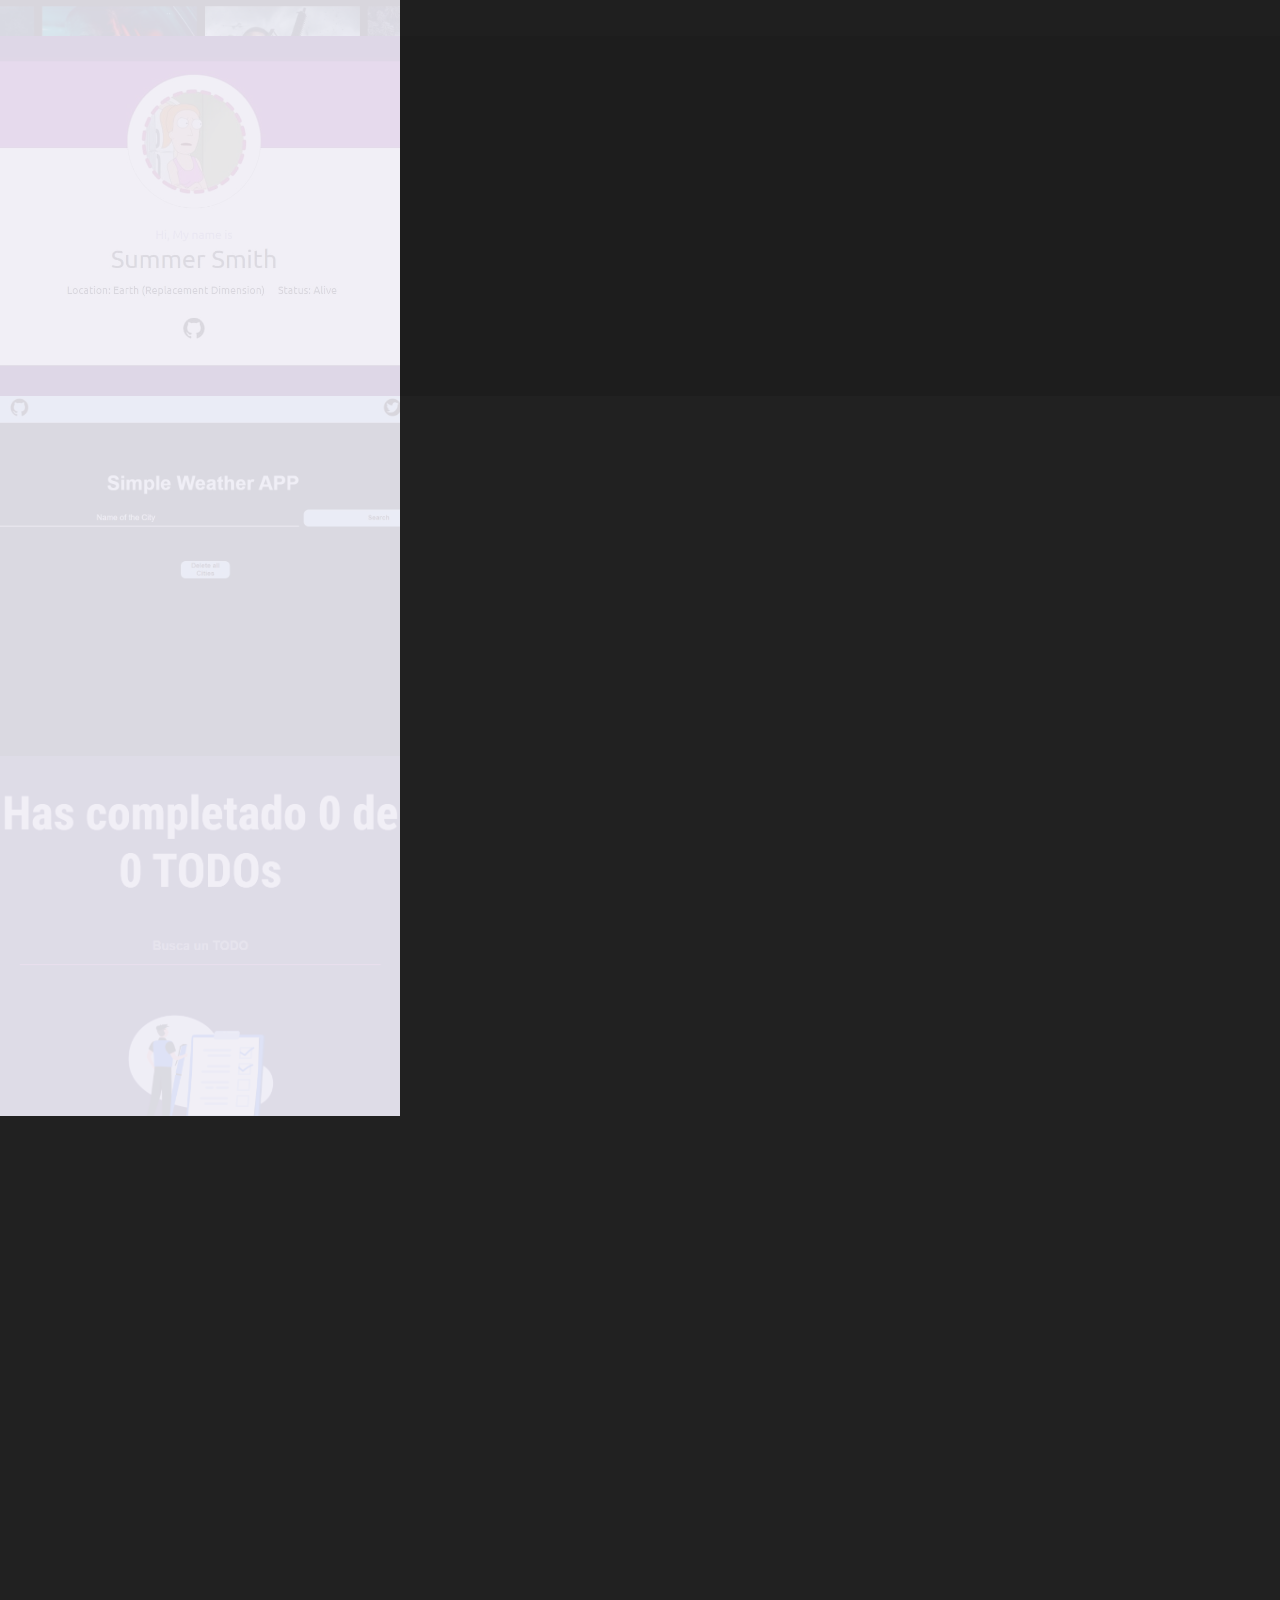
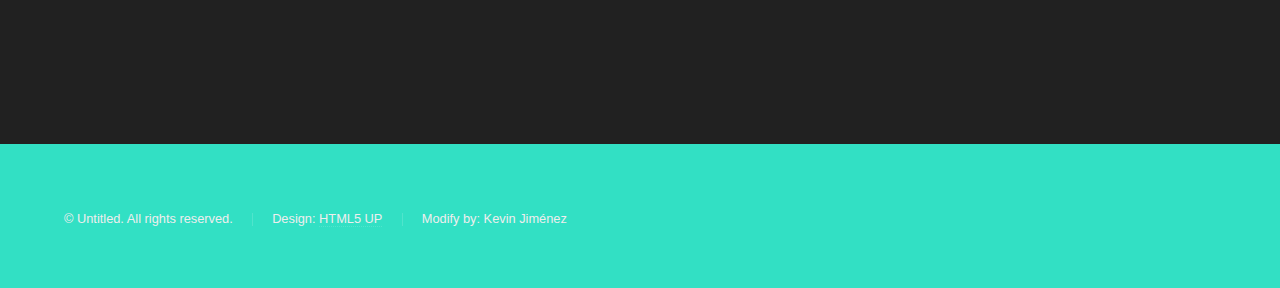
==== commit 739a81c2: "Add new skills and TODO project" ====
--- a/index.html
+++ b/index.html
@@ -55,7 +55,7 @@
 									<h2>Proyecto Batatabit</h2>
 									<p>Creación de una landing page responsive usando HTML y CSS</p>
 									<ul class="actions">
-										<li><a href="https://kevjim.github.io/batatabit/" class="button">Ve al proyecto</a></li>
+										<li><a href="https://kevjim.github.io/batatabit/" class="button"  target="_blank" rel="noopener noreferrer" >Ve al proyecto</a></li>
 									</ul>
 								</div>
 							</div>
@@ -69,7 +69,7 @@
 										las que se encuentran en tendencia. Usando HTML, CSS y JavaScript
 									</p>
 									<ul class="actions">
-										<li><a href="https://kevjim.github.io/PelisTendencia/" class="button">Ve al proyecto</a></li>
+										<li><a href="https://kevjim.github.io/PelisTendencia/" class="button"  target="_blank" rel="noopener noreferrer" >Ve al proyecto</a></li>
 									</ul>
 								</div>
 							</div>
@@ -83,20 +83,33 @@
 										usando tecnologías como HTML, CSS, JavaScript y Webpack
 									</p>
 									<ul class="actions">
-										<li><a href="https://jsrickandmortykevin.netlify.app/" class="button">Ve al proyecto</a></li>
-									</ul>
-								</div>
-							</div>
-						</section>
-						<section>
-							<a href="#" class="image"><img src="images/pic04.jpg" alt="" data-position="top center" /></a>
+										<li><a href="https://jsrickandmortykevin.netlify.app/" class="button" target="_blank" rel="noopener noreferrer" >Ve al proyecto</a></li>
+									</ul>
+								</div>
+							</div>
+						</section>
+						<section>
+							<a href="#" class="image"><img src="images/pic04.jpg" alt="" data-position="top center"/></a>
 							<div class="content">
 								<div class="inner">
 									<h2>App del Clima</h2>
 									<p>Aplicacion que consulta el clima de cada Ciudad en Ingles, Creada con HTML, CSS y VanillaJS usando webpack con deploy en netlify
 									</p>
 									<ul class="actions">
-										<li><a href="https://elclimakevin.netlify.app/" class="button">Ve al proyecto</a></li>
+										<li><a href="https://elclimakevin.netlify.app/" class="button" target="_blank" rel="noopener noreferrer">Ve al proyecto</a></li>
+									</ul>
+								</div>
+							</div>
+						</section>
+						<section>
+							<a href="#" class="image"><img src="images/pic07.png" alt="" data-position="top center" /></a>
+							<div class="content">
+								<div class="inner">
+									<h2>TODO's App</h2>
+									<p>Aplicacion para crear y guardar TODO's usando localstorage, creada con ReactJS, JavaScript y CSS con deploy en github pages
+									</p>
+									<ul class="actions">
+										<li><a href="https://kevjim.github.io/TODOs-app/" class="button"  target="_blank" rel="noopener noreferrer" >Ve al proyecto</a></li>
 									</ul>
 								</div>
 							</div>
@@ -137,8 +150,28 @@
 								<section>
 									<span><img src="./images/icon-square-big.png" alt="Logo_Webpack" style="width: 40px; margin-bottom: 10px;"></span>
 									<h3>Webpack</h3>
-									<p>webpack es un paquete de módulos de JavaScript de código abierto. Está hecho principalmente para JavaScript, ​​​​​ pero puede transformar activos de front-end como HTML, CSS e imágenes.</p>
-								</section>					
+									<p>webpack es un paquete de módulos de JavaScript de código abierto. Está hecho principalmente para JavaScript, ​​​​pero puede transformar activos de front-end como HTML, CSS e imágenes.</p>
+								</section>		
+								<section>
+									<span><img src="./images/MongoDB_Logo.png" alt="Logo_MongoDB" style="width: 40px; margin-bottom: 10px;"></span>
+									<h3>Mongo DB</h3>
+									<p>MongoDB es un sistema de base de datos NoSQL, orientado a documentos y de código abierto.</p>
+								</section>
+								<section>
+									<span><img src="./images/React_logo.png" alt="Logo_ReactJS" style="width: 40px; margin-bottom: 10px;"></span>
+									<h3>React</h3>
+									<p>React es una biblioteca Javascript de código abierto diseñada para crear interfaces de usuario con el objetivo de facilitar el desarrollo de aplicaciones en una sola página.</p>
+								</section>
+								<section>
+									<span><img src="./images/node-js.png" alt="Logo_NodeJS" style="width: 40px; margin-bottom: 10px;"></span>
+									<h3>Node Js</h3>
+									<p>Node.js es un entorno en tiempo de ejecución multiplataforma, de código abierto, para la capa del servidor basado en el lenguaje de programación JavaScript, asíncrono, con E/S de datos en una arquitectura orientada a eventos y basado en el motor V8 de Google.</p>
+								</section>
+								<section>
+									<span><img src="./images/logo-firebase.png" alt="Logo_Firebase" style="width: 40px; margin-bottom: 10px;"></span>
+									<h3>Firebase</h3>
+									<p>Firebase es una plataforma para el desarrollo de aplicaciones web y aplicaciones móviles lanzada en 2011 y adquirida por Google en 2014.</p>
+								</section>				
 							</div>
 						</div>
 					</section>
